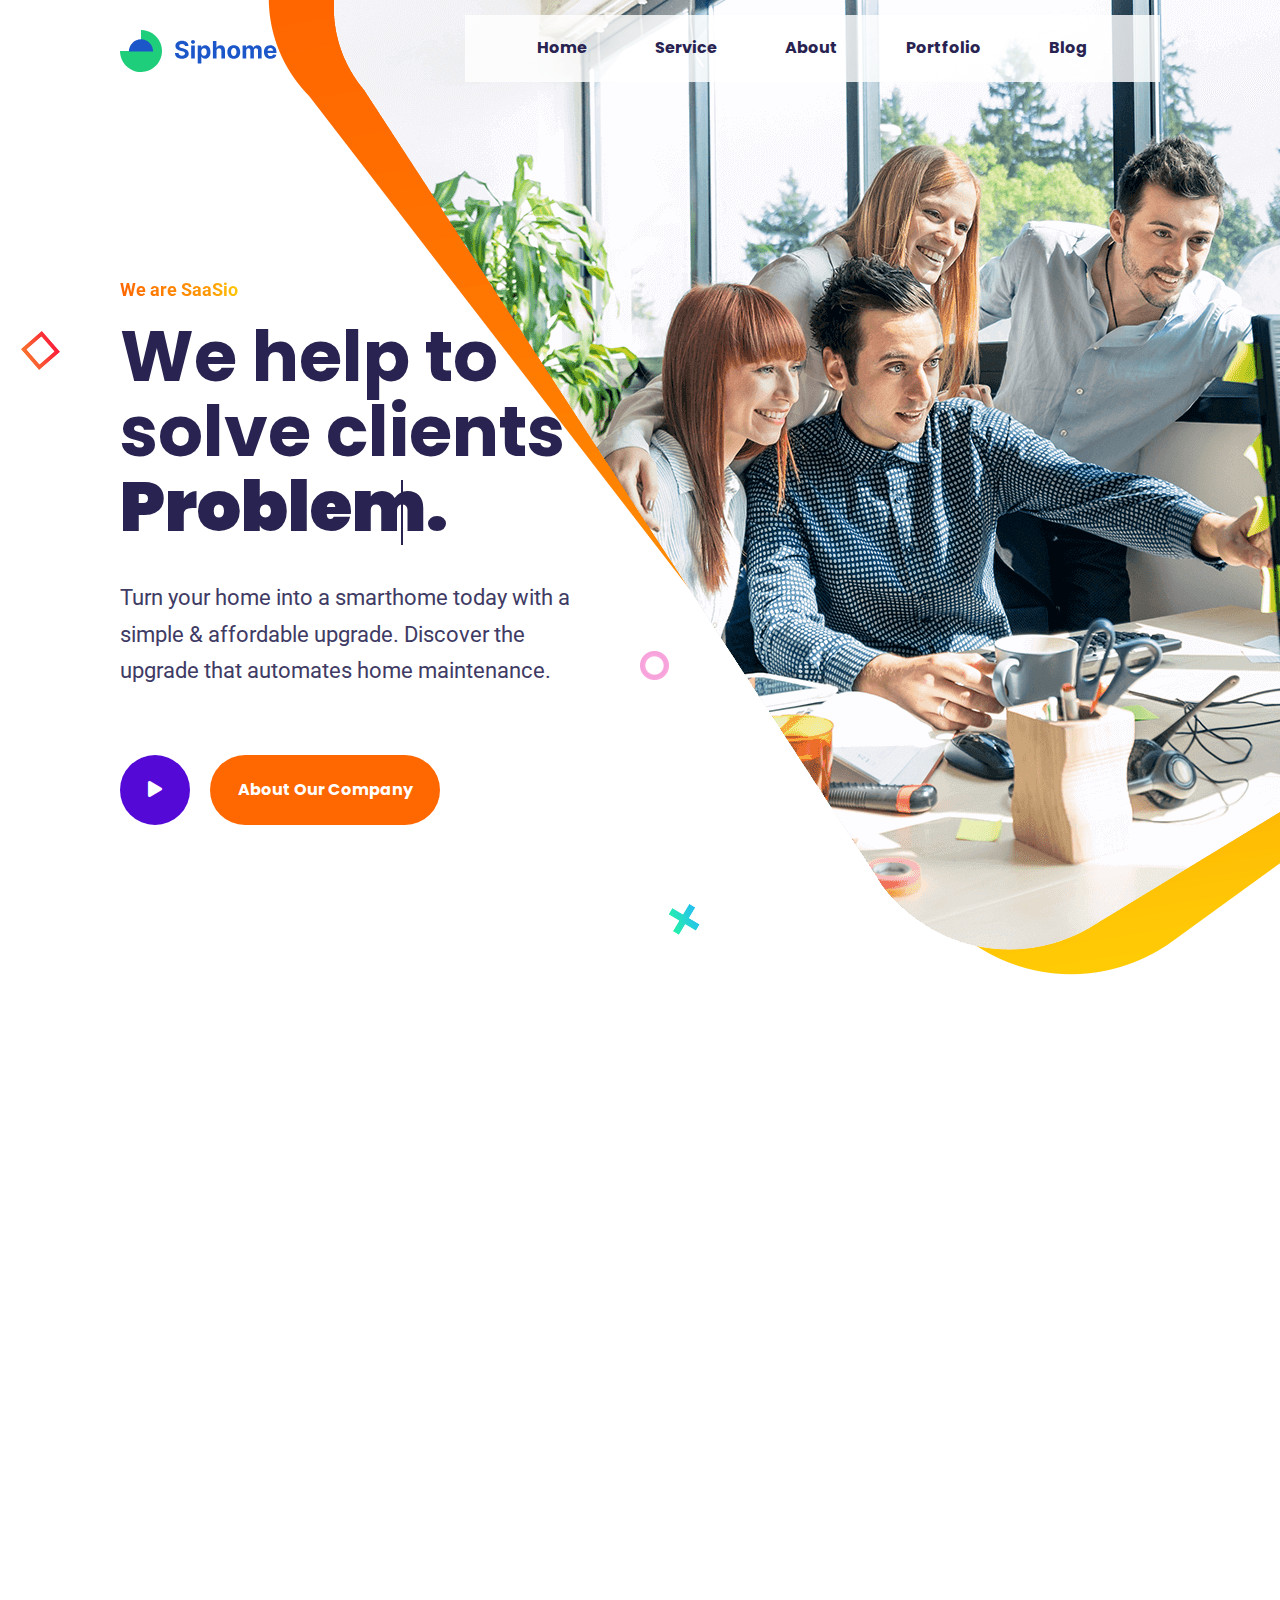
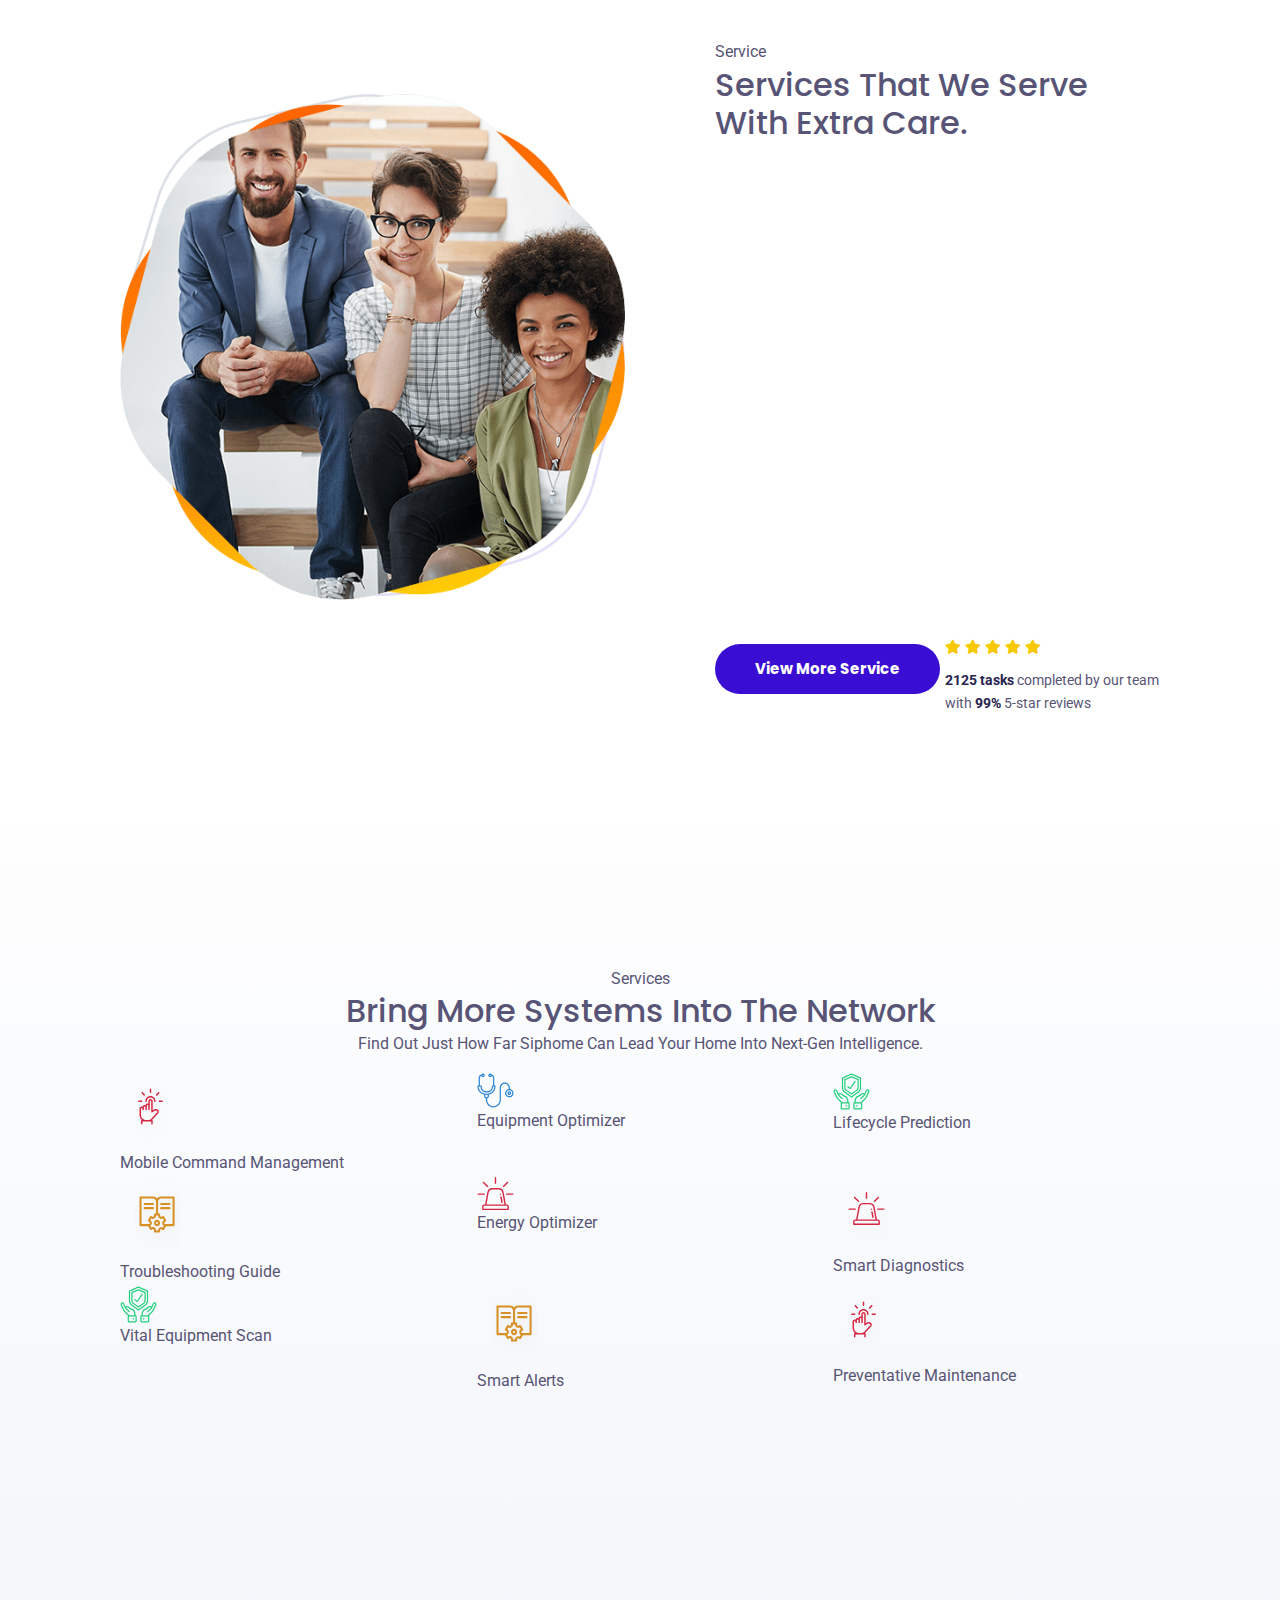
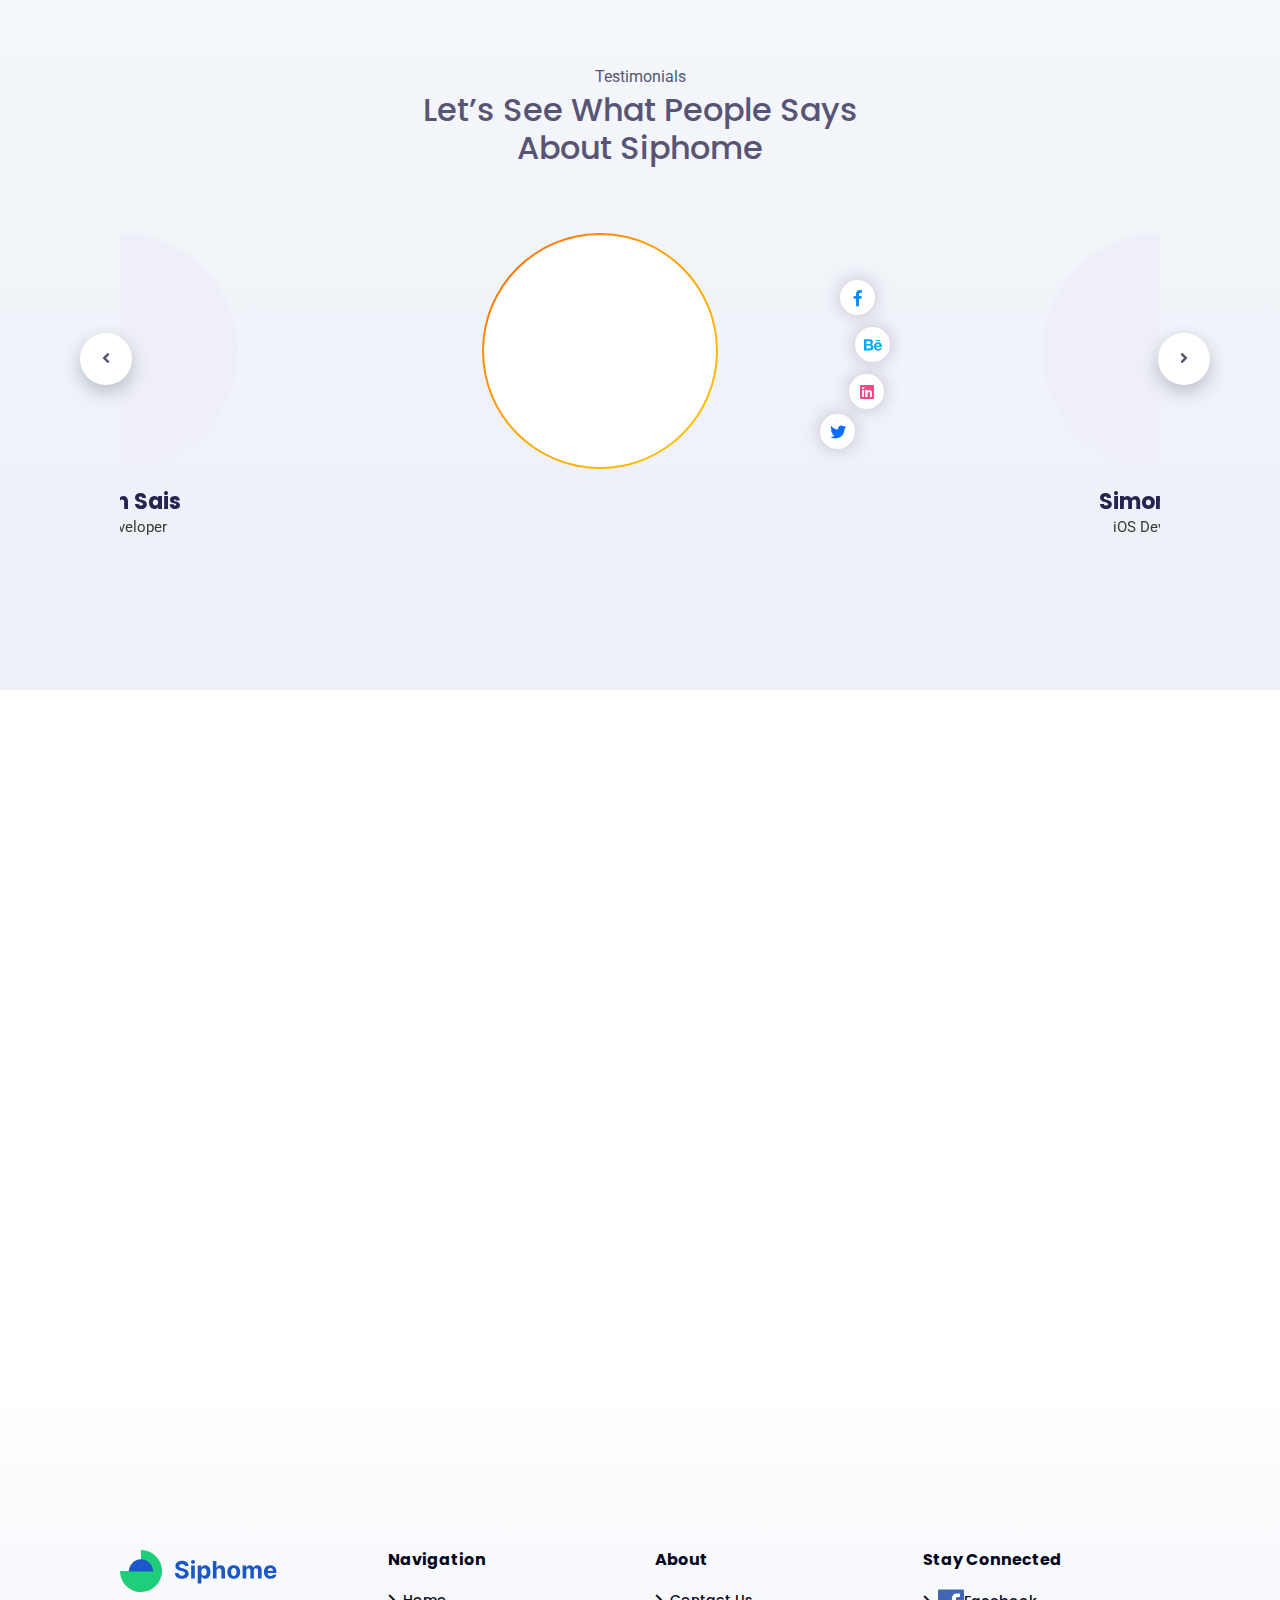
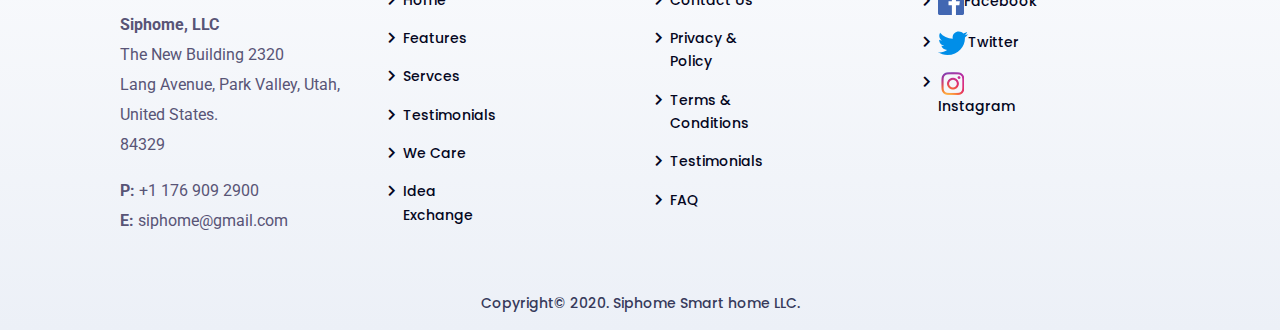
==== index-6.html @ a449fe9a "init" ====
<!DOCTYPE html>
<html lang="en">
<head>
    <meta charset="UTF-8">
    <title>Digital Agency</title>
    <meta name="viewport" content="width=device-width, initial-scale=1">
    <link rel="shortcut icon" href="assets/img/fv.png" type="image/x-icon">
    <link rel="icon" href="assets/img/fv.png" type="image/x-icon">
    <link rel="stylesheet" href="assets/css/bootstrap.min.css">
    <link rel="stylesheet" href="assets/css/fontawesome-all.css">
    <link rel="stylesheet" href="assets/css/animate.css">
    <link rel="stylesheet" href="assets/css/jquery.fancybox.min.css">
    <link rel="stylesheet" href="assets/css/odometer-theme-default.css">
    <link rel="stylesheet" href="assets/css/owl.carousel.css">
    <link rel="stylesheet" href="assets/css/style.css">
</head>
<body class="dia-home">
    <!-- preloader - start -->
    <div id="preloader" class="dia-preloader"></div>
    <div class="up">
        <a href="#" id="scrollup" class="dia-scrollup text-center"><i class="fas fa-angle-up"></i></a>
    </div>
    <!-- Start of header section
        ============================================= -->
        <header id="dia-header" class="dia-main-header">
            <div class="container">
                <div class="dia-main-header-content clearfix">
                    <div class="dia-logo float-left">
                        <a href="#"><img src="assets/img/d-agency/logo/logo.svg" alt=""></a>
                    </div>
                    <div class="dia-main-menu-item float-right">
                        <nav class="dia-main-navigation  clearfix ul-li">
                            <ul id="main-nav" class="navbar-nav text-capitalize clearfix">
                                <li> <a href="#">Home</a></li>
                                <li><a href="#dia-service">Service</a></li>
                                <li><a href="#dia-about">About</a></li>
                                <li><a href="#dia-portfolio">Portfolio</a></li>
                                <li><a href="#dia-blog">Blog</a> </li>
                            </ul>
                        </nav>
                    </div>
                </div>
                <!-- /desktop menu -->
                <div class="dia-mobile_menu relative-position">
                    <div class="dia-mobile_menu_button dia-open_mobile_menu">
                        <i class="fas fa-bars"></i>
                    </div>
                    <div class="dia-mobile_menu_wrap">
                        <div class="mobile_menu_overlay dia-open_mobile_menu"></div>
                        <div class="dia-mobile_menu_content">
                            <div class="dia-mobile_menu_close dia-open_mobile_menu">
                                <i class="far fa-times-circle"></i>
                            </div>
                            <div class="m-brand-logo text-center">
                                <a href="!#"><img src="assets/img/d-agency/logo/logo.png" alt=""></a>
                            </div>
                            <nav class="dia-mobile-main-navigation  clearfix ul-li">
                             <ul id="m-main-nav" class="navbar-nav text-capitalize clearfix">
                                <li> <a href="#">Home</a></li>
                                <li><a href="#dia-service">Service</a></li>
                                <li><a href="#dia-about">About</a></li>
                                <li><a href="#dia-portfolio">Portfolio</a></li>
                                <li><a href="#dia-blog">Blog</a> </li>
                            </ul>
                        </nav>
                    </div>
                </div>
                <!-- /mobile-menu -->
            </div>
        </div>
    </header>
    <!-- End of header section
        ============================================= -->

    <!-- Start of Banner section
        ============================================= -->    
        <section id="dia-banner" class="dia-banner-section position-relative">
            <div class="banner-side-img banner-img1 position-absolute"><img src="assets/img/d-agency/banner/ns2.png" alt=""></div>
            <div class="banner-side-img banner-img2 position-absolute"><img src="assets/img/d-agency/banner/ns1.png" alt=""></div>
            <div class="container">
                <div class="dia-banner-content dia-headline pera-content">
                    <span class="dia-banner-tag">We are SaaSio</span>
                    <h1 class="cd-headline clip is-full-width">We help to
                        solve clients 
                        <span class="cd-words-wrapper">
                            <b class="is-visible">Problem.</b>
                            <b>Wants.</b>
                            <b>Issue.</b>
                        </span>
                    </h1>
                    <p>Turn your home into a smarthome today with a simple & affordable upgrade. Discover the upgrade that automates
                        home maintenance.</p>
                    <div class="dia-banner-btn d-flex">
                        <div class="dia-play-btn text-center d-inline-block">
                            <a href="https://www.youtube.com/watch?v=kxPCFljwJws" class="lightbox-image overlay-box"><i class="fas fa-play"></i></a>
                        </div>
                        <div class="dia-abt-btn text-center d-inline-block">
                            <a href="#">About Our Company</a>
                        </div>
                    </div>
                </div>
            </div>
            <div class="banner-shape1 position-absolute"><img src="assets/img/d-agency/shape/pls2.png" alt=""></div>
            <div class="banner-shape2 position-absolute" data-parallax='{"y" : 100, "rotateY":500}'><img src="assets/img/d-agency/shape/shp1.png" alt=""></div>
            <div class="banner-side-shape2 position-absolute" data-parallax='{"y" : -30}'><img src="assets/img/d-agency/shape/bsi2.png" alt=""></div>
            <div class="banner-side-shape1 position-absolute" data-parallax='{"y" : 30}'><img src="assets/img/d-agency/shape/bsi1.png" alt=""></div>
        </section>
    <!-- End of Banner section
        ============================================= -->

    <!-- Start of about section
        ============================================= -->
        <section id="dia-about" class="dia-about-section">
            <div class="container">
                <div class="dia-about-content">
                    <div class="row">
                        <div class="col-lg-6 col-md-12 wow fadeFromLeft" data-wow-delay="0ms" data-wow-duration="1500ms">
                            <div class="dia-about-text-area">
                                <div class="dia-about-title-text">
                                    <div class="dia-section-title text-left text-capitalize dia-headline">
                                        <span>We are a Digital Agency</span>
                                        <h2>Experts Services To Change  Business</h2>
                                    </div>
                                    <div class="dia-about-text">
                                        Lorem ipsum dolor sit amet, consectetur adipiscing elit, sed do eiusmod tempor incididunt ut labore et dolore magna aliqua. Quis ipsum suspendisse.
                                    </div>
                                </div>
                                <div class="dia-about-list ul-li-block">
                                    <ul>
                                        <li>We Are Result Oriented</li>
                                        <li>We Make To Execute</li>
                                        <li>Our experts works harder</li>
                                        <li>We Resolve The Problem</li>
                                        <li>Integrated Model </li>
                                        <li>Integrated Model & Methodology </li>
                                    </ul>
                                </div>
                            </div>
                        </div>
                        <div class="col-lg-6 col-md-12 wow fadeFromRight" data-wow-delay="300ms" data-wow-duration="1500ms">
                            <div class="dia-about-img position-relative">
                                <img src="assets/img/d-agency/about/ab1.png" alt="">
                                <div class="ab-shape1 position-absolute" data-parallax='{"x" : -30}'> <img src="assets/img/d-agency/shape/as1.png" alt=""></div>
                                <div class="ab-shape2 position-absolute" data-parallax='{"x" : 30}'> <img src="assets/img/d-agency/shape/as1.png" alt=""></div>
                            </div>
                        </div>
                    </div>
                </div>
            </div>
        </section>
    <!-- End of About section
        ============================================= -->  

    <!-- Start of Service section
        ============================================= --> 
        <section id="dia-service" class="dia-service-section">
            <div class="container">
                <div class="dia-service-content">
                    <div class="row">
                        <div class="col-lg-6 col-md-12">
                            <div class="dia-service-img position-relative">
                                <img src="assets/img/d-agency/service/s1.png" alt="">
                                <div class="dia-service-shape dia-service-shape1 position-absolute"><img src="assets/img/d-agency/service/s2.png" alt=""></div>
                                <div class=" dia-service-shape dia-service-shape2 position-absolute"><img src="assets/img/d-agency/service/s3.png" alt=""></div>
                            </div>
                        </div>
                        <div class="col-lg-6 col-md-12">
                            <div class="dia-service-text">
                                <div class="dia-section-title text-left text-capitalize dia-headline">
                                    <span>service</span>
                                    <h2>Services That We Serve With Extra Care.</h2>
                                </div>
                                <div class="dia-service-details clearfix">
                                    <div class="dia-service-item dia-headline ul-li-block wow fadeFromUp" data-wow-delay="0ms" data-wow-duration="1500ms">
                                        <h3>Web Designing</h3>
                                        <ul>
                                            <li><a href="#">UI/UX Design</a></li>
                                            <li><a href="#">App Design</a></li>
                                            <li><a href="#">User Interface Design</a></li>
                                            <li><a href="#">Theme Layout</a></li>
                                        </ul>
                                    </div>
                                    <div class="dia-service-item dia-headline ul-li-block wow fadeFromUp" data-wow-delay="300ms" data-wow-duration="1500ms">
                                        <h3>Social Marketing</h3>
                                        <ul>
                                            <li><a href="#">Market research</a></li>
                                            <li><a href="#">Online marketing</a></li>
                                            <li><a href="#">Social media marketing</a></li>
                                            <li><a href="#">Evaluate Social Media</a></li>
                                            <li><a href="#">Work Out When To Post</a></li>
                                        </ul>
                                    </div>
                                    <div class="dia-service-item dia-headline ul-li-block wow fadeFromUp" data-wow-delay="600ms" data-wow-duration="1500ms">
                                        <h3>Web Development</h3>
                                        <ul>
                                            <li><a href="#">WordPress Web Development</a></li>
                                            <li><a href="#">App Development</a></li>
                                            <li><a href="#">E-commerce</a></li>
                                            <li><a href="#">Email Template Development</a></li>
                                        </ul>
                                    </div>
                                </div>
                                <div class="dia-service-btn">
                                    <div class="dia-service-more text-center float-left">
                                        <a href="#">View More Service</a>
                                    </div>
                                    <div class="dia-service-review float-right">
                                        <div class="dia-service-rate ul-li">
                                            <ul>
                                                <li><i class="fas fa-star"></i></li>
                                                <li><i class="fas fa-star"></i></li>
                                                <li><i class="fas fa-star"></i></li>
                                                <li><i class="fas fa-star"></i></li>
                                                <li><i class="fas fa-star"></i></li>
                                            </ul>
                                            <div class="dia-service-rate-text">
                                                <span>2125 tasks</span> completed by our team
                                                with <span>99%</span> 5-star reviews
                                            </div>
                                        </div>
                                    </div>
                                </div>
                            </div>
                        </div>
                    </div>
                </div>
            </div>
        </section>
    <!-- End of Service section
        ============================================= -->          

        <div id="services-testimonial">
            <!-- Start of testimonial section
            ============================================= -->            
            <section id="dia-testimonial" class="dia-testimonial-section position-relative">
                <div class="tst-side-shape position-absolute" data-parallax='{"y" : 50}'> <img src="assets/img/d-agency/shape/tsts1.png" alt=""></div>
                <div class="container">
                    <div class="dia-section-title text-center text-capitalize dia-headline">
                        <span>Services</span>
                        <h2>Bring more systems into the network</h2>
                        <p>Find out just how far Siphome can lead your home into next-gen intelligence.</p>
                    </div>
                    <div class="service-cards">
                        <div class="row">
                            <div class="col-md-4">
                                <div class="info-box">
                                    <span class="info-box-icon elevation-1"><img src="assets/img/d-agency/service/1.svg" /></span>
                    
                                    <div class="info-box-content">
                                    <span class="info-box-text">Mobile Command Management</span>
                                    </div>
                                </div>
                            </div>
                            <div class="col-md-4">
                                <div class="info-box">
                                    <span class="info-box-icon elevation-2"><img src="assets/img/d-agency/service/2.svg" /></span>
                    
                                    <div class="info-box-content">
                                    <span class="info-box-text">Equipment Optimizer</span>
                                    </div>
                                </div>
                            </div>
                            <div class="col-md-4">
                                <div class="info-box">
                                    <span class="info-box-icon elevation-3"><img src="assets/img/d-agency/service/3.svg" /></span>
                    
                                    <div class="info-box-content">
                                    <span class="info-box-text">Lifecycle Prediction</span>
                                    </div>
                                </div>
                            </div>
                            <div class="col-md-4">
                                <div class="info-box">
                                    <span class="info-box-icon elevation-4"><img src="assets/img/d-agency/service/4.svg" /></span>
                    
                                    <div class="info-box-content">
                                    <span class="info-box-text">Troubleshooting Guide</span>
                                    </div>
                                </div>
                            </div>
                            <div class="col-md-4">
                                <div class="info-box">
                                    <span class="info-box-icon elevation-5"><img src="assets/img/d-agency/service/5.svg" /></span>
                    
                                    <div class="info-box-content">
                                    <span class="info-box-text">Energy Optimizer</span>
                                    </div>
                                </div>
                            </div>
                            <div class="col-md-4">
                                <div class="info-box">
                                    <span class="info-box-icon elevation-6"><img src="assets/img/d-agency/service/6.svg" /></span>
                    
                                    <div class="info-box-content">
                                    <span class="info-box-text">Smart Diagnostics</span>
                                    </div>
                                </div>
                            </div>
                            <div class="col-md-4">
                                <div class="info-box">
                                    <span class="info-box-icon elevation-7"><img src="assets/img/d-agency/service/7.svg" /></span>
                    
                                    <div class="info-box-content">
                                    <span class="info-box-text">Vital Equipment Scan</span>
                                    </div>
                                </div>
                            </div>
                            <div class="col-md-4">
                                <div class="info-box">
                                    <span class="info-box-icon elevation-8"><img src="assets/img/d-agency/service/8.svg" /></span>
                    
                                    <div class="info-box-content">
                                    <span class="info-box-text">Smart Alerts</span>
                                    </div>
                                </div>
                            </div>
                            <div class="col-md-4">
                                <div class="info-box">
                                    <span class="info-box-icon elevation-9"><img src="assets/img/d-agency/service/1.svg" /></span>
                    
                                    <div class="info-box-content">
                                    <span class="info-box-text">Preventative Maintenance</span>
                                    </div>
                                </div>
                            </div>
                        </div>
                    </div>
                </div>
            </section>
    <!-- End of testimonial section
        ============================================= --> 

     <!-- Start of Team section
        ============================================= -->                             
        <section id="dia-team" class="dia-team-section">
            <div class="container">
                <div class="dia-section-title text-center text-capitalize pera-content dia-headline">
                    <span>Testimonials</span>
                    <h2>Let’s see what people says about Siphome</h2>
                </div>
                <div id="dia-team-slide" class="dia-team-content owl-carousel">
                    <div class="dia-team-pic-text wow fadeFromLeft" data-wow-delay="300ms" data-wow-duration="1500ms">
                        <div class="dia-team-img position-relative">
                            <div class="team-mem-img-ei text-center position-relative">
                                <img src="assets/img/d-agency/team/tm1.png" alt="">
                                <span class="mshape-bg shape-bg1"><img src="assets/img/d-agency/team/msbg1.png" alt=""></span>
                                <span class="mshape-bg shape-bg2"><img src="assets/img/d-agency/team/msbg2.png" alt=""></span>
                            </div>
                            <div class="dia-team-social">
                                <a href="#"><i class="fab fa-facebook-f "></i></a>
                                <a href="#"><i class="fab fa-behance"></i></a>
                                <a href="#"><i class="fab fa-linkedin"></i></a>
                                <a href="#"><i class="fab fa-twitter"></i></a>
                            </div>
                        </div>
                        <div class="dia-team-text dia-headline text-center pera-content">
                            <h3><a href="#">John Doe</a></h3>
                            <p>Android Developer</p>
                        </div>
                    </div>

                    <div class="dia-team-pic-text">
                        <div class="dia-team-img position-relative">
                            <div class="team-mem-img-ei text-center position-relative">
                                <img src="assets/img/d-agency/team/tm2.png" alt="">
                                <span class="mshape-bg shape-bg1"><img src="assets/img/d-agency/team/msbg1.png" alt=""></span>
                                <span class="mshape-bg shape-bg2"><img src="assets/img/d-agency/team/msbg2.png" alt=""></span>
                            </div>
                            <div class="dia-team-social">
                                <a href="#"><i class="fab fa-facebook-f "></i></a>
                                <a href="#"><i class="fab fa-behance"></i></a>
                                <a href="#"><i class="fab fa-linkedin"></i></a>
                                <a href="#"><i class="fab fa-twitter"></i></a>
                            </div>
                        </div>
                        <div class="dia-team-text dia-headline text-center pera-content">
                            <h3><a href="#">Simon Sais</a></h3>
                            <p>iOS Developer</p>
                        </div>
                    </div>
                </div>
            </div>
        </section>
     <!-- End of Team section
        ============================================= -->             
        </div>       


    <!-- Start of Experience section
        ============================================= -->
        <section id="dia-exp" class="dia-exp-section">
            <div class="container">
                <div class="dia-exp-content">
                    <div class="row">
                        <div class="col-lg-6 col-md-12 wow fadeFromLeft" data-wow-delay="0ms" data-wow-duration="1500ms">
                            <div class="dia-exp-img text-center position-relative">
                                <div class="dia-exp-text">
                                    <div class="dia-about-title-text">
                                        <div class="dia-section-title text-left text-capitalize dia-headline">
                                            <span>Contact</span>
                                            <h2>Skip logging in, get what you need with a few key details</h2>
                                        </div>
                                    </div>
                                </div>
                                <img src="assets/img/d-agency/contact/contact.svg" alt="">
                            </div>
                        </div>
                        <div class="col-lg-6 col-md-12 wow fadeFromRight" data-wow-delay="300ms" data-wow-duration="1500ms">
                            <form action="">
                                <div class="form-group">
                                    <label for="exampleInputEmail1">Your Name (required)</label>
                                    <input type="email" class="form-control" id="exampleInputEmail1" placeholder="Enter name">
                                </div>
                                <div class="form-group">
                                    <label for="exampleInputPassword1">Your Email (required)</label>
                                    <input type="text" class="form-control" id="exampleInputPassword1" placeholder="Enter email">
                                </div>
                                <div class="form-group">
                                    <label for="exampleInputPassword1">Subject</label>
                                    <input type="text" class="form-control" id="exampleInputPassword1" placeholder="Enter subject">
                                </div>
                                <div class="form-group">
                                    <label for="exampleInputPassword1">Company Name</label>
                                    <input type="text" class="form-control" id="exampleInputPassword1" placeholder="Enter company">
                                </div>
                                <div class="form-group">
                                    <label for="exampleInputPassword1">Message</label>
                                    <textarea class="form-control" rows="3" placeholder="Your message"></textarea>
                                </div>
                                <button type="submit" class="btn btn-success">Send Now</button>
                            </form>
                        </div>
                    </div>
                </div>
            </div>
        </section>
    <!-- End of Experience section
        ============================================= -->        

    <!-- Start of Footer  section
        ============================================= -->
        <section id="dia-footer" class="dia-footer-section position-relative">
            <div class="container">
                <div class="row">
                    <div class="col-lg-3">
                        <div class="dia-footer-widget pera-content dia-headline clearfix">
                            <div class="dia-footer-logo">
                                <img src="assets/img/d-agency/logo/logo.svg" alt="">
                            </div>
                            <p>
                                <strong>Siphome, LLC</strong>
                                <br>
                                The New Building 2320
                                <br> 
                                Lang Avenue, Park Valley, Utah,
                                <br>
                                United States. 
                                <br>
                                84329
                            </p>
                            <p class="mt-3">
                                <strong>P:</strong> +1 176 909 2900<br>
                                <strong>E:</strong> siphome@gmail.com
                            </p>
                        </div>
                    </div>
                    <div class="col-lg-3">
                        <div class="dia-footer-widget dia-headline ul-li-block clearfix">
                            <h3 class="dia-widget-title">Navigation</h3>
                            <ul>
                                <li><a href="#">Home</a></li>
                                <li><a href="#">Features</a></li>
                                <li><a href="#">Servces</a></li>
                                <li><a href="#">Testimonials</a></li>
                                <li><a href="#">We Care</a></li>
                                <li><a href="#">Idea Exchange</a></li>
                            </ul>
                        </div>
                    </div>
                    <div class="col-lg-3">
                        <div class="dia-footer-widget dia-headline ul-li-block clearfix">
                            <h3 class="dia-widget-title">About</h3>
                            <ul>
                                <li><a href="#">Contact Us</a></li>
                                <li><a href="#">Privacy & Policy</a></li>
                                <li><a href="#">Terms & Conditions</a></li>
                                <li><a href="#">Testimonials</a></li>
                                <li><a href="#">FAQ</a></li>
                            </ul>
                        </div>
                    </div>
                    <div class="col-lg-3">
                        <div class="dia-footer-widget dia-headline ul-li-block clearfix">
                            <h3 class="dia-widget-title">Stay Connected</h3>
                            <ul>
                                <li><a href="#"><img src="assets/img/d-agency/logo/facebook.svg" />Facebook</a></li>
                                <li><a href="#"><img src="assets/img/d-agency/logo/twitter.svg" />Twitter</a></li>
                                <li><a href="#"><img src="assets/img/d-agency/logo/instagram.png" />Instagram</a></li>
                            </ul>
                        </div>
                    </div>
                </div>
            </div>
            <div class="dia-footer-copyright">
                <div class="container">
                    <div class="dia-footer-copyright-content">
                        <div class="row">
                            <div class="col-md-12 text-center">
                                <div class="dia-copyright-text pera-content">
                                    <p>Copyright© 2020. Siphome Smart home LLC. </p>
                                </div>
                            </div>
                        </div>
                    </div>
                </div>
            </div>
<!--             <div class="dia-footer-shape3 position-absolute"><img src="assets/img/d-agency/shape/diamap.png" alt=""></div> -->
        </section>
      <!-- End of Footer  section
        ============================================= -->       


        <!-- JS library -->
        <script src="assets/js/jquery.js"></script>
        <script src="assets/js/popper.min.js"></script>
        <script src="assets/js/appear.js"></script>
        <script src="assets/js/bootstrap.min.js"></script>
        <script src="assets/js/wow.min.js"></script>
        <script src="assets/js/jquery.fancybox.js"></script>
        <script src="assets/js/tilt.jquery.min.js"></script>
        <script src="assets/js/owl.js"></script>
        <script src="assets/js/aos.js"></script>
        <script src="assets/js/slick.js"></script>
        <script src="assets/js/jquery.barfiller.js"></script>
        <script src="assets/js/typer-new.js"></script>
        <script src="assets/js/odometer.js"></script>
        <script src="assets/js/jquery.mCustomScrollbar.concat.min.js"></script>
        <script src="assets/js/parallax-scroll.js"></script>
        <script src="assets/js/script.js"></script>
    </body>
    </html>
---- assets/css/odometer-theme-default.css ----
.odometer.odometer-auto-theme, .odometer.odometer-theme-minimal {
  display: -moz-inline-box;
  -moz-box-orient: vertical;
  display: inline-block;
  vertical-align: middle;
  *vertical-align: auto;
  position: relative;
}
.odometer.odometer-auto-theme, .odometer.odometer-theme-minimal {
  *display: inline;
}
.odometer.odometer-auto-theme .odometer-digit, .odometer.odometer-theme-minimal .odometer-digit {
  display: -moz-inline-box;
  -moz-box-orient: vertical;
  display: inline-block;
  vertical-align: middle;
  *vertical-align: auto;
  position: relative;
}
.odometer.odometer-auto-theme .odometer-digit, .odometer.odometer-theme-minimal .odometer-digit {
  *display: inline;
}
.odometer.odometer-auto-theme .odometer-digit .odometer-digit-spacer, .odometer.odometer-theme-minimal .odometer-digit .odometer-digit-spacer {
  display: -moz-inline-box;
  -moz-box-orient: vertical;
  display: inline-block;
  vertical-align: middle;
  *vertical-align: auto;
  visibility: hidden;
}
.odometer.odometer-auto-theme .odometer-digit .odometer-digit-spacer, .odometer.odometer-theme-minimal .odometer-digit .odometer-digit-spacer {
  *display: inline;
}
.odometer.odometer-auto-theme .odometer-digit .odometer-digit-inner, .odometer.odometer-theme-minimal .odometer-digit .odometer-digit-inner {
  text-align: left;
  display: block;
  position: absolute;
  top: 0;
  left: 0;
  right: 0;
  bottom: 0;
  overflow: hidden;
}
.odometer.odometer-auto-theme .odometer-digit .odometer-ribbon, .odometer.odometer-theme-minimal .odometer-digit .odometer-ribbon {
  display: block;
}
.odometer.odometer-auto-theme .odometer-digit .odometer-ribbon-inner, .odometer.odometer-theme-minimal .odometer-digit .odometer-ribbon-inner {
  display: block;
  -webkit-backface-visibility: hidden;
}
.odometer.odometer-auto-theme .odometer-digit .odometer-value, .odometer.odometer-theme-minimal .odometer-digit .odometer-value {
  display: block;
  -webkit-transform: translateZ(0);
}
.odometer.odometer-auto-theme .odometer-digit .odometer-value.odometer-last-value, .odometer.odometer-theme-minimal .odometer-digit .odometer-value.odometer-last-value {
  position: absolute;
}
.odometer.odometer-auto-theme.odometer-animating-up .odometer-ribbon-inner, .odometer.odometer-theme-minimal.odometer-animating-up .odometer-ribbon-inner {
  -webkit-transition: -webkit-transform 2s;
  -moz-transition: -moz-transform 2s;
  -ms-transition: -ms-transform 2s;
  -o-transition: -o-transform 2s;
  transition: transform 2s;
}
.odometer.odometer-auto-theme.odometer-animating-up.odometer-animating .odometer-ribbon-inner, .odometer.odometer-theme-minimal.odometer-animating-up.odometer-animating .odometer-ribbon-inner {
  -webkit-transform: translateY(-100%);
  -moz-transform: translateY(-100%);
  -ms-transform: translateY(-100%);
  -o-transform: translateY(-100%);
  transform: translateY(-100%);
}
.odometer.odometer-auto-theme.odometer-animating-down .odometer-ribbon-inner, .odometer.odometer-theme-minimal.odometer-animating-down .odometer-ribbon-inner {
  -webkit-transform: translateY(-100%);
  -moz-transform: translateY(-100%);
  -ms-transform: translateY(-100%);
  -o-transform: translateY(-100%);
  transform: translateY(-100%);
}
.odometer.odometer-auto-theme.odometer-animating-down.odometer-animating .odometer-ribbon-inner, .odometer.odometer-theme-minimal.odometer-animating-down.odometer-animating .odometer-ribbon-inner {
  -webkit-transition: -webkit-transform 2s;
  -moz-transition: -moz-transform 2s;
  -ms-transition: -ms-transform 2s;
  -o-transition: -o-transform 2s;
  transition: transform 2s;
  -webkit-transform: translateY(0);
  -moz-transform: translateY(0);
  -ms-transform: translateY(0);
  -o-transform: translateY(0);
  transform: translateY(0);
}
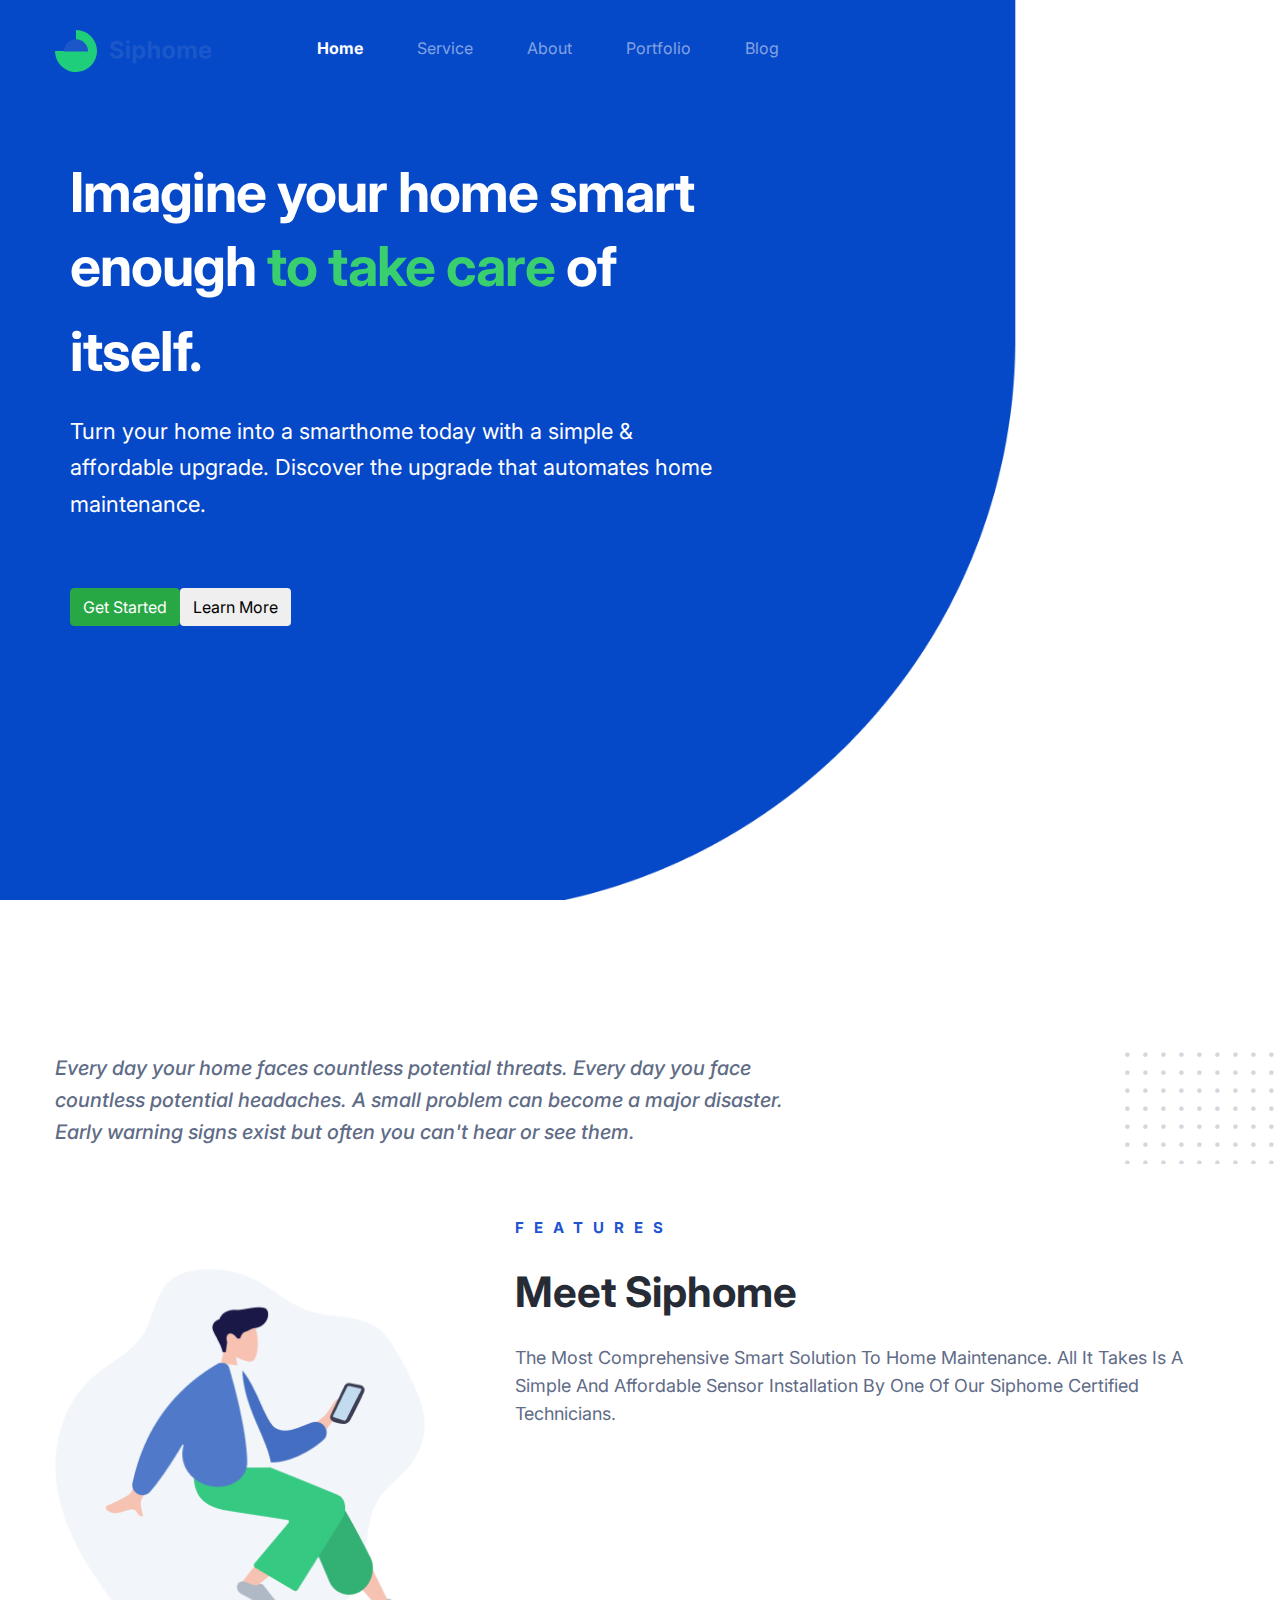
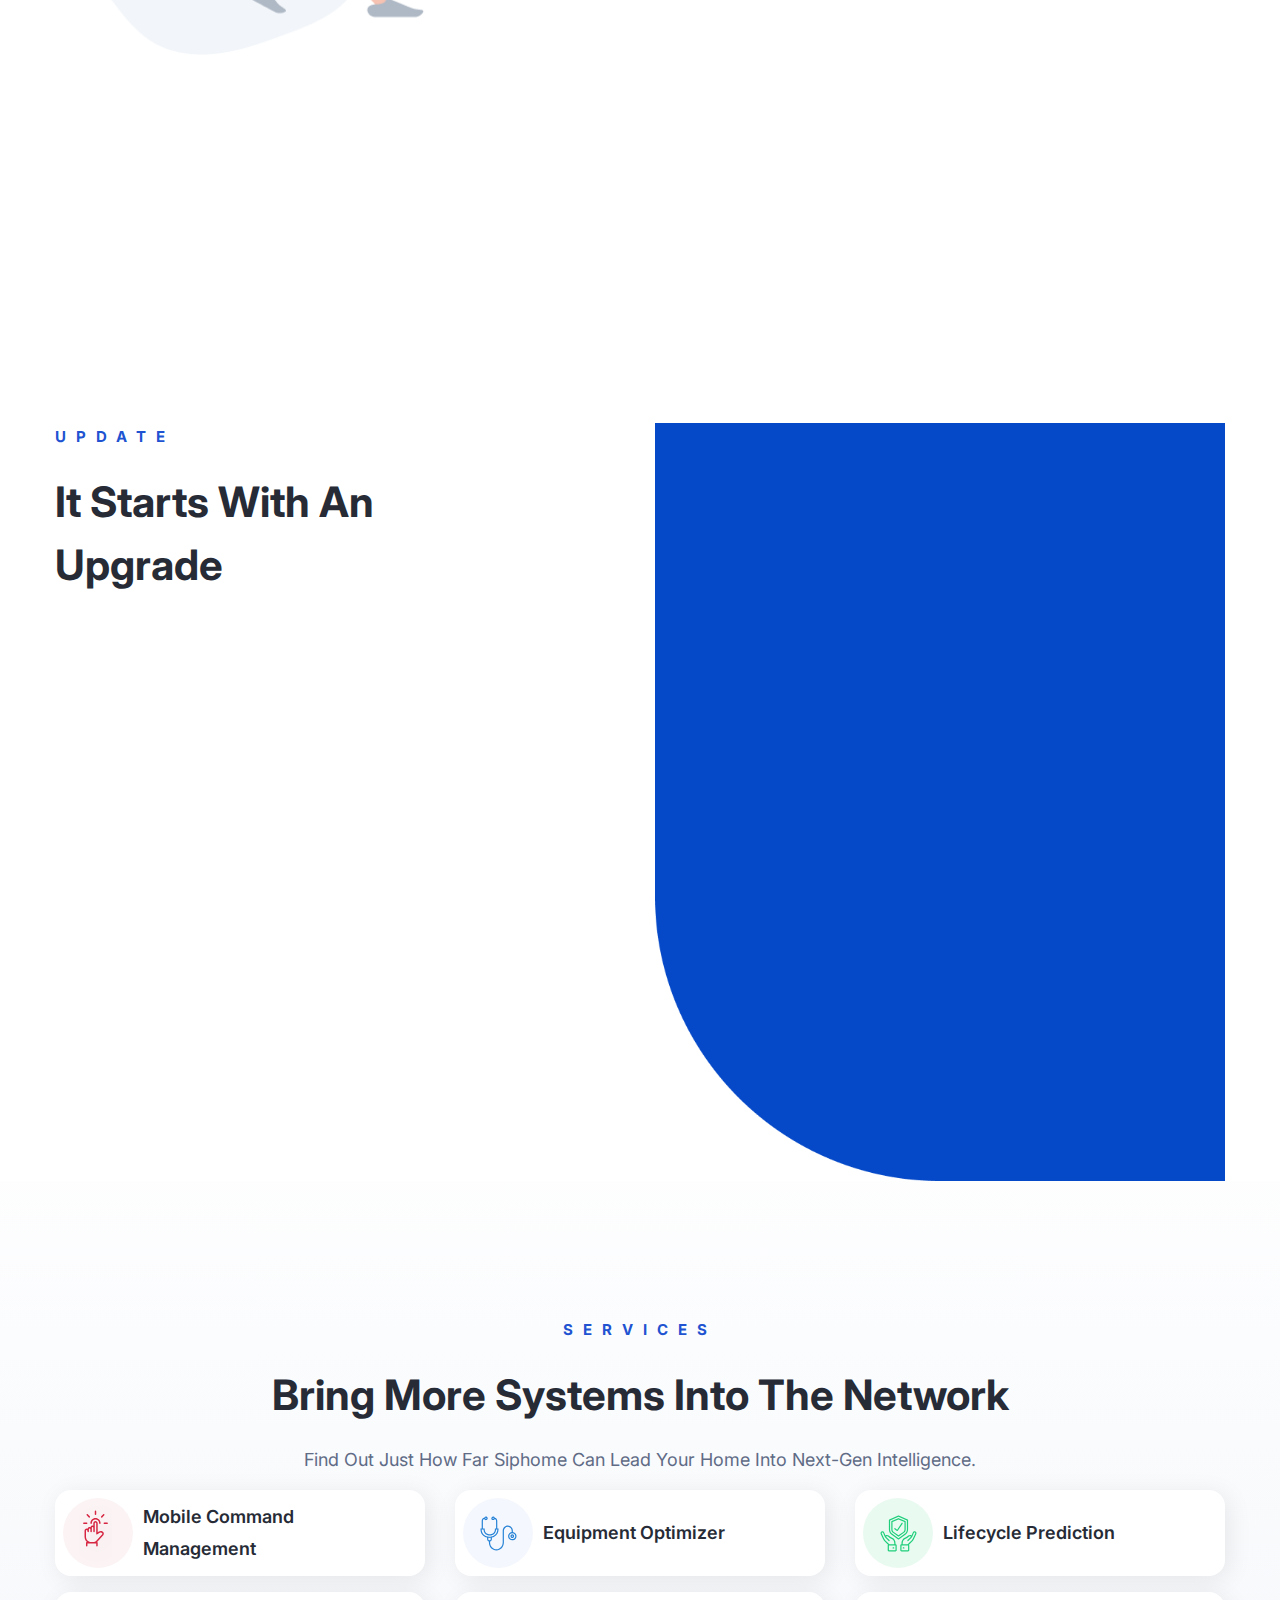
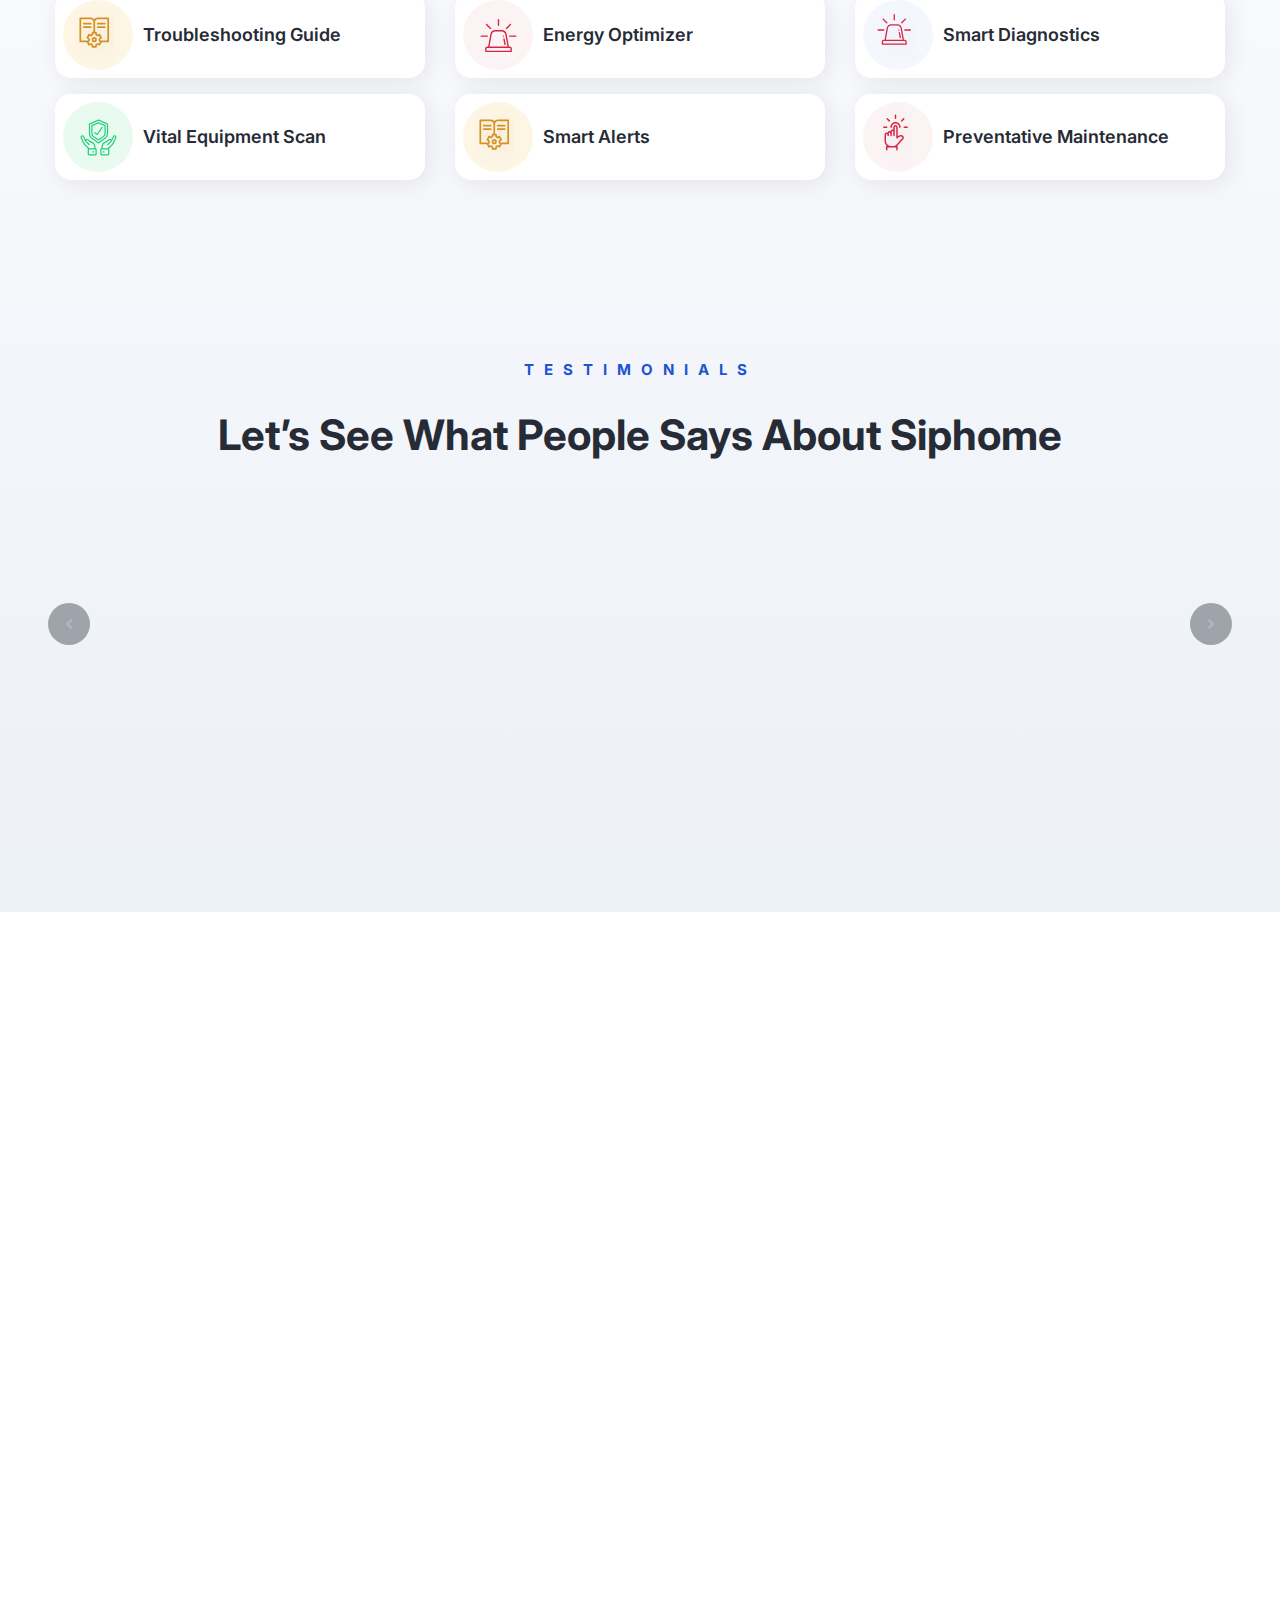
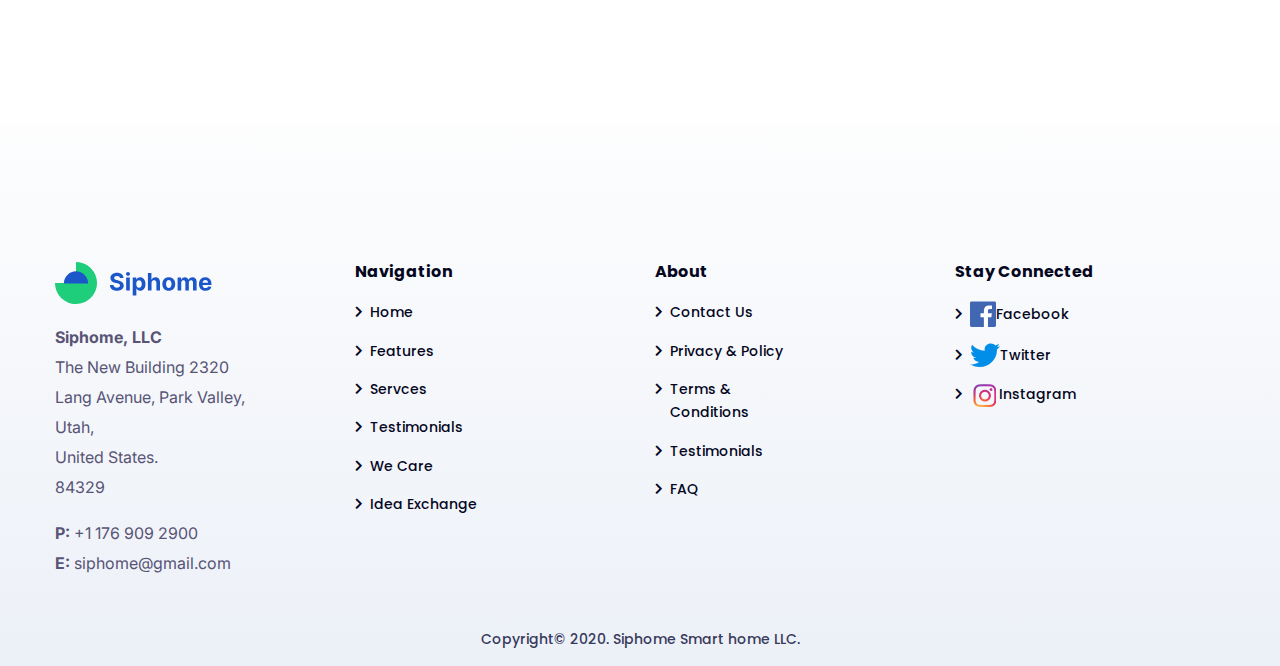
==== commit 74ca4d9d: "service features update banner section layout done" ====
--- a/index-6.html
+++ b/index-6.html
@@ -29,11 +29,11 @@
                     <div class="dia-logo float-left">
                         <a href="#"><img src="assets/img/d-agency/logo/logo.svg" alt=""></a>
                     </div>
-                    <div class="dia-main-menu-item float-right">
+                    <div class="dia-main-menu-item">
                         <nav class="dia-main-navigation  clearfix ul-li">
                             <ul id="main-nav" class="navbar-nav text-capitalize clearfix">
-                                <li> <a href="#">Home</a></li>
-                                <li><a href="#dia-service">Service</a></li>
+                                <li> <a href="#" class="active">Home</a></li>
+                                <li><a href="#dia-features">Service</a></li>
                                 <li><a href="#dia-about">About</a></li>
                                 <li><a href="#dia-portfolio">Portfolio</a></li>
                                 <li><a href="#dia-blog">Blog</a> </li>
@@ -57,8 +57,8 @@
                             </div>
                             <nav class="dia-mobile-main-navigation  clearfix ul-li">
                              <ul id="m-main-nav" class="navbar-nav text-capitalize clearfix">
-                                <li> <a href="#">Home</a></li>
-                                <li><a href="#dia-service">Service</a></li>
+                                <li> <a href="#" class="active">Home</a></li>
+                                <li><a href="#dia-features">Service</a></li>
                                 <li><a href="#dia-about">About</a></li>
                                 <li><a href="#dia-portfolio">Portfolio</a></li>
                                 <li><a href="#dia-blog">Blog</a> </li>
@@ -76,158 +76,119 @@
     <!-- Start of Banner section
         ============================================= -->    
         <section id="dia-banner" class="dia-banner-section position-relative">
-            <div class="banner-side-img banner-img1 position-absolute"><img src="assets/img/d-agency/banner/ns2.png" alt=""></div>
-            <div class="banner-side-img banner-img2 position-absolute"><img src="assets/img/d-agency/banner/ns1.png" alt=""></div>
-            <div class="container">
-                <div class="dia-banner-content dia-headline pera-content">
-                    <span class="dia-banner-tag">We are SaaSio</span>
-                    <h1 class="cd-headline clip is-full-width">We help to
-                        solve clients 
-                        <span class="cd-words-wrapper">
-                            <b class="is-visible">Problem.</b>
-                            <b>Wants.</b>
-                            <b>Issue.</b>
-                        </span>
-                    </h1>
-                    <p>Turn your home into a smarthome today with a simple & affordable upgrade. Discover the upgrade that automates
-                        home maintenance.</p>
-                    <div class="dia-banner-btn d-flex">
-                        <div class="dia-play-btn text-center d-inline-block">
-                            <a href="https://www.youtube.com/watch?v=kxPCFljwJws" class="lightbox-image overlay-box"><i class="fas fa-play"></i></a>
-                        </div>
-                        <div class="dia-abt-btn text-center d-inline-block">
-                            <a href="#">About Our Company</a>
-                        </div>
-                    </div>
-                </div>
-            </div>
-            <div class="banner-shape1 position-absolute"><img src="assets/img/d-agency/shape/pls2.png" alt=""></div>
-            <div class="banner-shape2 position-absolute" data-parallax='{"y" : 100, "rotateY":500}'><img src="assets/img/d-agency/shape/shp1.png" alt=""></div>
-            <div class="banner-side-shape2 position-absolute" data-parallax='{"y" : -30}'><img src="assets/img/d-agency/shape/bsi2.png" alt=""></div>
-            <div class="banner-side-shape1 position-absolute" data-parallax='{"y" : 30}'><img src="assets/img/d-agency/shape/bsi1.png" alt=""></div>
+            <div class="banner-side-img banner-img2 position-absolute"><img src="assets/img/d-agency/banner/banner.png" alt=""></div>
+            <div class="container">
+                <div class="col-md-7">
+                    <div class="dia-banner-content dia-headline pera-content">
+                        <h1 class="cd-headline clip is-full-width">
+                            Imagine your home smart enough <span>to take care</span> of itself.
+                        </h1>
+                        <p>Turn your home into a smarthome today with a simple & affordable upgrade. Discover the upgrade that automates
+                            home maintenance.</p>
+                        <div class="dia-banner-btn d-flex">
+                            <button class="btn btn-success">Get Started</button>
+                            <button class="btn btn-primary-outline">Learn More</button>
+                        </div>
+                    </div>
+                </div>
+                <div class="col-md-6">
+
+                </div>
+            </div>
         </section>
     <!-- End of Banner section
         ============================================= -->
 
-    <!-- Start of about section
-        ============================================= -->
-        <section id="dia-about" class="dia-about-section">
-            <div class="container">
-                <div class="dia-about-content">
+    <!-- Start of Welcome Text section
+        ============================================= -->    
+        <section id="dia-welcome" class="dia-welcome-section position-relative">
+            <div class="container">
+                <div class="row">
+                    <div class="col-md-8">
+                        <p>
+                            Every day your home faces countless potential threats. Every day you face countless potential headaches. A small problem can become a major disaster. Early warning signs exist but often you can't hear or see them.
+                        </p>
+                    </div>
+                    <div class="col-md-4">
+                        <div class="ab-shape2 position-absolute" data-parallax='{"x" : 30}'> <img src="assets/img/d-agency/shape/as1.png" alt=""></div>
+                    </div>
+                </div>
+            </div>
+        </section>
+    <!-- End of Welcome Text section
+        ============================================= -->  
+
+    <!-- Start of Features section
+        ============================================= --> 
+        <section id="dia-features" class="dia-features-section">
+            <div class="container">
+                <div class="dia-features-content">
                     <div class="row">
-                        <div class="col-lg-6 col-md-12 wow fadeFromLeft" data-wow-delay="0ms" data-wow-duration="1500ms">
-                            <div class="dia-about-text-area">
-                                <div class="dia-about-title-text">
-                                    <div class="dia-section-title text-left text-capitalize dia-headline">
-                                        <span>We are a Digital Agency</span>
-                                        <h2>Experts Services To Change  Business</h2>
-                                    </div>
-                                    <div class="dia-about-text">
-                                        Lorem ipsum dolor sit amet, consectetur adipiscing elit, sed do eiusmod tempor incididunt ut labore et dolore magna aliqua. Quis ipsum suspendisse.
-                                    </div>
-                                </div>
-                                <div class="dia-about-list ul-li-block">
-                                    <ul>
-                                        <li>We Are Result Oriented</li>
-                                        <li>We Make To Execute</li>
-                                        <li>Our experts works harder</li>
-                                        <li>We Resolve The Problem</li>
-                                        <li>Integrated Model </li>
-                                        <li>Integrated Model & Methodology </li>
-                                    </ul>
-                                </div>
-                            </div>
-                        </div>
-                        <div class="col-lg-6 col-md-12 wow fadeFromRight" data-wow-delay="300ms" data-wow-duration="1500ms">
-                            <div class="dia-about-img position-relative">
-                                <img src="assets/img/d-agency/about/ab1.png" alt="">
-                                <div class="ab-shape1 position-absolute" data-parallax='{"x" : -30}'> <img src="assets/img/d-agency/shape/as1.png" alt=""></div>
-                                <div class="ab-shape2 position-absolute" data-parallax='{"x" : 30}'> <img src="assets/img/d-agency/shape/as1.png" alt=""></div>
-                            </div>
-                        </div>
-                    </div>
-                </div>
-            </div>
-        </section>
-    <!-- End of About section
-        ============================================= -->  
-
-    <!-- Start of Service section
+                        <div class="col-lg-4 col-md-12">
+                            <div class="dia-features-img position-relative">
+                                <img src="assets/img/d-agency/features/man-sitting.png" alt="">
+                            </div>
+                        </div>
+                        <div class="col-lg-8 col-md-12">
+                            <div class="dia-features-text">
+                                <div class="dia-section-title text-left text-capitalize dia-headline">
+                                    <span>Features</span>
+                                    <h2>Meet Siphome</h2>
+                                    <p>The most comprehensive smart solution to home maintenance. All it takes is a simple and affordable sensor installation by one of our Siphome certified technicians.</p>
+                                </div>
+                                <div class="dia-features-details clearfix">
+                                    <div class="dia-features-item dia-headline ul-li-block wow fadeFromUp" data-wow-delay="0ms" data-wow-duration="1500ms">
+                                        <span class="info-box-icon elevation-2"><img src="assets/img/d-agency/service/2.svg" /></span>
+                                        <h3>Automatic Threat Detection</h3>
+                                        <p>Siphome reacts the moment your equipment fails, alerting you to the problem.</p>
+
+                                    </div>
+                                    <div class="dia-features-item dia-headline ul-li-block wow fadeFromUp" data-wow-delay="300ms" data-wow-duration="1500ms">
+                                        <span class="info-box-icon elevation-3"><img src="assets/img/d-agency/service/3.svg" /></span>
+                                        <h3>Smart Diagnostics</h3>
+                                        <p>See exactly what is malfunctioning and compare your maintenance options on the same screen.</p>
+
+                                    </div>
+                                    <div class="dia-features-item dia-headline ul-li-block wow fadeFromUp" data-wow-delay="600ms" data-wow-duration="1500ms">
+                                        <span class="info-box-icon elevation-5"><img src="assets/img/d-agency/service/5.svg" /></span>
+                                        <h3>Disaster Prevention</h3>
+                                        <p>Predictive analytics lets you see what needs maintenance before it fails.</p>
+                                    </div>
+                                    <div class="dia-features-item dia-headline ul-li-block wow fadeFromUp" data-wow-delay="600ms" data-wow-duration="1500ms">
+                                        <span class="info-box-icon elevation-6"><img src="assets/img/d-agency/service/6.svg" /></span>
+                                        <h3>24/7 Service​</h3>
+                                        <p>Siphome monitors your critical systems 24/7 so you can enjoy peace of mind.</p>
+                                    </div>
+                                </div>
+                            </div>
+                        </div>
+                    </div>
+                </div>
+            </div>
+        </section>
+    <!-- End of Features section
+        ============================================= -->          
+
+    <!-- Start of Update section
         ============================================= --> 
-        <section id="dia-service" class="dia-service-section">
-            <div class="container">
-                <div class="dia-service-content">
+        <section id="dia-update" class="dia-update-section">
+            <div class="container">
+                <div class="dia-update-content">
                     <div class="row">
                         <div class="col-lg-6 col-md-12">
-                            <div class="dia-service-img position-relative">
-                                <img src="assets/img/d-agency/service/s1.png" alt="">
-                                <div class="dia-service-shape dia-service-shape1 position-absolute"><img src="assets/img/d-agency/service/s2.png" alt=""></div>
-                                <div class=" dia-service-shape dia-service-shape2 position-absolute"><img src="assets/img/d-agency/service/s3.png" alt=""></div>
+                            <div class="dia-section-title text-left text-capitalize dia-headline">
+                                <span>Update</span>
+                                <h2>It starts with an <br>upgrade</h2>
                             </div>
                         </div>
                         <div class="col-lg-6 col-md-12">
-                            <div class="dia-service-text">
-                                <div class="dia-section-title text-left text-capitalize dia-headline">
-                                    <span>service</span>
-                                    <h2>Services That We Serve With Extra Care.</h2>
-                                </div>
-                                <div class="dia-service-details clearfix">
-                                    <div class="dia-service-item dia-headline ul-li-block wow fadeFromUp" data-wow-delay="0ms" data-wow-duration="1500ms">
-                                        <h3>Web Designing</h3>
-                                        <ul>
-                                            <li><a href="#">UI/UX Design</a></li>
-                                            <li><a href="#">App Design</a></li>
-                                            <li><a href="#">User Interface Design</a></li>
-                                            <li><a href="#">Theme Layout</a></li>
-                                        </ul>
-                                    </div>
-                                    <div class="dia-service-item dia-headline ul-li-block wow fadeFromUp" data-wow-delay="300ms" data-wow-duration="1500ms">
-                                        <h3>Social Marketing</h3>
-                                        <ul>
-                                            <li><a href="#">Market research</a></li>
-                                            <li><a href="#">Online marketing</a></li>
-                                            <li><a href="#">Social media marketing</a></li>
-                                            <li><a href="#">Evaluate Social Media</a></li>
-                                            <li><a href="#">Work Out When To Post</a></li>
-                                        </ul>
-                                    </div>
-                                    <div class="dia-service-item dia-headline ul-li-block wow fadeFromUp" data-wow-delay="600ms" data-wow-duration="1500ms">
-                                        <h3>Web Development</h3>
-                                        <ul>
-                                            <li><a href="#">WordPress Web Development</a></li>
-                                            <li><a href="#">App Development</a></li>
-                                            <li><a href="#">E-commerce</a></li>
-                                            <li><a href="#">Email Template Development</a></li>
-                                        </ul>
-                                    </div>
-                                </div>
-                                <div class="dia-service-btn">
-                                    <div class="dia-service-more text-center float-left">
-                                        <a href="#">View More Service</a>
-                                    </div>
-                                    <div class="dia-service-review float-right">
-                                        <div class="dia-service-rate ul-li">
-                                            <ul>
-                                                <li><i class="fas fa-star"></i></li>
-                                                <li><i class="fas fa-star"></i></li>
-                                                <li><i class="fas fa-star"></i></li>
-                                                <li><i class="fas fa-star"></i></li>
-                                                <li><i class="fas fa-star"></i></li>
-                                            </ul>
-                                            <div class="dia-service-rate-text">
-                                                <span>2125 tasks</span> completed by our team
-                                                with <span>99%</span> 5-star reviews
-                                            </div>
-                                        </div>
-                                    </div>
-                                </div>
-                            </div>
-                        </div>
-                    </div>
-                </div>
-            </div>
-        </section>
-    <!-- End of Service section
+                            <div class="banner-side-img banner-img2 position-absolute"></div><img src="assets/img/d-agency/update/bg.png" /></div>
+                        </div>
+                    </div>
+                </div>
+            </div>
+        </section>
+    <!-- End of Update section
         ============================================= -->          
 
         <div id="services-testimonial">
@@ -340,45 +301,44 @@
                     <h2>Let’s see what people says about Siphome</h2>
                 </div>
                 <div id="dia-team-slide" class="dia-team-content owl-carousel">
+
                     <div class="dia-team-pic-text wow fadeFromLeft" data-wow-delay="300ms" data-wow-duration="1500ms">
-                        <div class="dia-team-img position-relative">
-                            <div class="team-mem-img-ei text-center position-relative">
-                                <img src="assets/img/d-agency/team/tm1.png" alt="">
-                                <span class="mshape-bg shape-bg1"><img src="assets/img/d-agency/team/msbg1.png" alt=""></span>
-                                <span class="mshape-bg shape-bg2"><img src="assets/img/d-agency/team/msbg2.png" alt=""></span>
-                            </div>
-                            <div class="dia-team-social">
-                                <a href="#"><i class="fab fa-facebook-f "></i></a>
-                                <a href="#"><i class="fab fa-behance"></i></a>
-                                <a href="#"><i class="fab fa-linkedin"></i></a>
-                                <a href="#"><i class="fab fa-twitter"></i></a>
-                            </div>
-                        </div>
-                        <div class="dia-team-text dia-headline text-center pera-content">
-                            <h3><a href="#">John Doe</a></h3>
-                            <p>Android Developer</p>
-                        </div>
-                    </div>
-
-                    <div class="dia-team-pic-text">
-                        <div class="dia-team-img position-relative">
-                            <div class="team-mem-img-ei text-center position-relative">
-                                <img src="assets/img/d-agency/team/tm2.png" alt="">
-                                <span class="mshape-bg shape-bg1"><img src="assets/img/d-agency/team/msbg1.png" alt=""></span>
-                                <span class="mshape-bg shape-bg2"><img src="assets/img/d-agency/team/msbg2.png" alt=""></span>
-                            </div>
-                            <div class="dia-team-social">
-                                <a href="#"><i class="fab fa-facebook-f "></i></a>
-                                <a href="#"><i class="fab fa-behance"></i></a>
-                                <a href="#"><i class="fab fa-linkedin"></i></a>
-                                <a href="#"><i class="fab fa-twitter"></i></a>
-                            </div>
-                        </div>
-                        <div class="dia-team-text dia-headline text-center pera-content">
-                            <h3><a href="#">Simon Sais</a></h3>
-                            <p>iOS Developer</p>
-                        </div>
-                    </div>
+                        <div class="card">
+                            
+                            <div class="card-body">
+                                <img src="assets/img/d-agency/testimonial/1.png" />
+                                “We have been waiting on this product and now that we have installed a few. We think it will make the industry by storm.”
+                            </div>
+                            <div class="card-footer p-0">
+                                <div class="pull-left name-designation">
+                                    <strong>Ryan Oliver</strong>
+                                    <p>Design Manager at Kiluna</p>
+                                </div>
+                                <div class="pull-right">
+                                    
+                                </div>
+                            </div>
+                        </div>
+                    </div>
+
+                    <div class="dia-team-pic-text wow fadeFromLeft" data-wow-delay="300ms" data-wow-duration="1500ms">
+                        <div class="card">
+                            <div class="card-body">
+                                <img src="assets/img/d-agency/testimonial/2.png" />
+                                “Thank you for introducing me to Siphome!  We like how the system gives updates to us and the homeowner as well to give us a real time update on how everything is working.”
+                            </div>
+                            <div class="card-footer p-0">
+                                <div class="pull-left name-designation">
+                                    <strong>Gladina Samantha</strong>
+                                    <p>CEO Jobdesk United, LLC</p>
+                                </div>
+                                <div class="pull-right">
+                                    
+                                </div>
+                            </div>
+                        </div>
+                    </div>
+
                 </div>
             </div>
         </section>
--- a/assets/css/style.css
+++ b/assets/css/style.css
@@ -97,8 +97,9 @@
   /*----------------------------------------------------*/
   /*Container*/
   /*----------------------------------------------------*/
-  .container{
-    padding: 0 80px;
+  body{
+    font-family: "Inter";
+    font-weight: normal;
   }
   /*----------------------------------------------------*/
   /*App landing global area*/
@@ -13365,7 +13366,7 @@
 }
 
 .dia-banner-section .dia-banner-content .dia-banner-btn .dia-abt-btn,
-.dia-service-section .dia-service-btn .dia-service-more,
+.dia-features-section .dia-features-btn .dia-features-more,
 .dia-exp-section .dio-exp-text-area .dia-exp-btn,
 .dia-port-more a,
 .dia-newslatter-section .dia-newslatter-content .dia-newslatter-form .nws-button button {
@@ -13375,7 +13376,7 @@
 }
 
 .dia-banner-section .dia-banner-content .dia-banner-btn .dia-abt-btn:before,
-.dia-service-section .dia-service-btn .dia-service-more:before,
+.dia-features-section .dia-features-btn .dia-features-more:before,
 .dia-exp-section .dio-exp-text-area .dia-exp-btn:before,
 .dia-port-more a:before,
 .dia-newslatter-section .dia-newslatter-content .dia-newslatter-form .nws-button button:before {
@@ -13390,7 +13391,7 @@
 }
 
 .dia-banner-section .dia-banner-content .dia-banner-btn .dia-abt-btn:hover:before,
-.dia-service-section .dia-service-btn .dia-service-more:hover:before,
+.dia-features-section .dia-features-btn .dia-features-more:hover:before,
 .dia-exp-section .dio-exp-text-area .dia-exp-btn:hover:before,
 .dia-port-more a:hover:before,
 .dia-newslatter-section .dia-newslatter-content .dia-newslatter-form .nws-button button:hover:before {
@@ -13473,7 +13474,7 @@
   font-size: 16px;
   overflow-x: hidden;
   line-height: 1.667;
-  font-family: "Roboto";
+  font-family: "Inter";
   -moz-osx-font-smoothing: antialiased;
   -webkit-font-smoothing: antialiased;
 }
@@ -13519,7 +13520,7 @@
   font-family: "Poppins";
 }
 
-/* .dia-section-title span {
+.dia-section-title span {
   text-transform: uppercase;
 
   font-family: Inter;
@@ -13577,7 +13578,7 @@
   letter-spacing: normal;
 
   color: #606b86;
-} */
+}
 
 .dia-scrollup {
   width: 55px;
@@ -13608,6 +13609,7 @@
 
 .dia-main-header .dia-logo {
   margin-top: 15px;
+  margin-right: 80px;
 }
 
 .dia-main-header .dropdown {
@@ -13703,37 +13705,27 @@
 }
 
 .dia-main-header .dia-main-navigation {
-  background-color: rgba(255, 255, 255, 0.8);
   padding: 20px 40px;
 }
 
 .dia-main-header .dia-main-navigation li {
-  margin: 0px 32px;
+  margin: 0px 25px;
 }
 
 .dia-main-header .dia-main-navigation li a {
-  color: #282350;
-  font-weight: 700;
+  color: rgba(255, 255, 255, 0.5);
   padding-bottom: 20px;
   position: relative;
-  font-family: "Poppins";
-}
-
-.dia-main-header .dia-main-navigation li a:before {
-  content: "";
-  left: 0;
-  right: 0;
-  bottom: 0;
-  height: 5px;
-  width: 0%;
-  margin: 0 auto;
-  position: absolute;
-  transition: 0.5s all ease-in-out;
-  background-image: linear-gradient(81deg, #ff6600 0%, #ff9903 75%, #ffcb05 100%);
-}
-
-.dia-main-header .dia-main-navigation li a:hover:before {
-  width: 100%;
+  font-family: Inter;
+}
+
+.dia-main-header .dia-main-navigation li a.active {
+  font-weight: bold;
+  color: #ffffff;
+}
+
+.dia-main-header .dia-main-navigation li a:hover {
+  color: #ffffff;
 }
 
 .dia-sticky-menu {
@@ -13963,8 +13955,7 @@
 }
 
 .dia-banner-section .dia-banner-content {
-  max-width: 460px;
-  padding: 275px 0px 185px;
+  padding: 140px 0px 185px;
 }
 
 .dia-banner-section .dia-banner-content .dia-banner-tag {
@@ -13973,15 +13964,24 @@
 
 .dia-banner-section .dia-banner-content h1 {
   color: #282350;
-  font-size: 70px;
-  font-weight: 700;
+  font-size: 55px;
+  font-weight: bold;
+  font-family: "Inter";
+  color: #ffffff;
   line-height: 1.071;
   padding: 15px 0px 25px;
-}
+  line-height: 1.35;
+  letter-spacing: -1px;
+}
+.dia-banner-section .dia-banner-content h1 span {
+  color: #3acf6e;
+}
+
+
 
 .dia-banner-section .dia-banner-content p {
   font-size: 22px;
-  color: #403b64;
+  color: #ffffff;
 }
 
 .dia-banner-section .dia-banner-content .dia-banner-btn {
@@ -14103,22 +14103,43 @@
 }
 
 /*---------------------------------------------------- */
+/*welcome area*/
+/*----------------------------------------------------*/
+.dia-welcome-section{
+  margin: 150px 0 50px 0;
+}
+.dia-welcome-section p{
+  font-family: Inter;
+  font-size: 20px;
+  font-weight: 500;
+  font-stretch: normal;
+  font-style: italic;
+  line-height: 1.6;
+  letter-spacing: normal;
+  color: #606b86;
+}
+
+.dia-welcome-section .ab-shape2 {
+  right: -70px;
+}
+
+/*---------------------------------------------------- */
 /*service area*/
 /*----------------------------------------------------*/
-.dia-service-section {
+.dia-features-section {
   padding-bottom: 115px;
 }
 
-.dia-service-section .dia-service-img {
+.dia-features-section .dia-features-img {
   margin-top: 55px;
 }
 
-.dia-service-section .dia-service-img .dia-service-shape2 {
+.dia-features-section .dia-features-img .dia-features-shape2 {
   top: 0;
   z-index: -2;
 }
 
-.dia-service-section .dia-service-img .dia-service-shape1 {
+.dia-features-section .dia-features-img .dia-features-shape1 {
   left: 0;
   top: 10px;
   z-index: -1;
@@ -14128,45 +14149,50 @@
   animation-timing-function: linear;
 }
 
-.dia-service-section .dia-service-text {
+.dia-features-section .dia-features-text {
   padding-left: 60px;
 }
 
-.dia-service-section .dia-service-details {
+.dia-features-section .dia-features-details {
   margin: 35px 0px 5px;
 }
 
-.dia-service-section .dia-service-details .dia-service-item {
+.dia-features-section .dia-features-details .dia-features-item {
   width: 50%;
   float: left;
   margin-bottom: 30px;
 }
 
-.dia-service-section .dia-service-details .dia-service-item h3 {
-  color: #282350;
-  font-size: 20px;
-  font-weight: 700;
+.dia-features-section .dia-features-details .dia-features-item h3 {
+  font-family: "Inter";
+  font-size: 18px;
+  font-weight: 600;
+  font-stretch: normal;
+  font-style: normal;
+  line-height: normal;
+  letter-spacing: normal;
+  color: #262b36;
   padding-bottom: 16px;
 }
 
-.dia-service-section .dia-service-details .dia-service-item li {
+.dia-features-section .dia-features-details .dia-features-item li {
   padding-left: 15px;
   position: relative;
   padding-bottom: 5px;
 }
 
-.dia-service-section .dia-service-details .dia-service-item li:before {
+.dia-features-section .dia-features-details .dia-features-item li:before {
   top: 0;
   left: 0;
   content: "+";
   position: absolute;
 }
 
-.dia-service-section .dia-service-details .dia-service-item:nth-child(even) {
+.dia-features-section .dia-features-details .dia-features-item:nth-child(even) {
   padding-left: 35px;
 }
 
-.dia-service-section .dia-service-btn .dia-service-more {
+.dia-features-section .dia-features-btn .dia-features-more {
   height: 50px;
   width: 225px;
   margin-top: 10px;
@@ -14175,7 +14201,7 @@
   background-color: #390ed2;
 }
 
-.dia-service-section .dia-service-btn .dia-service-more a {
+.dia-features-section .dia-features-btn .dia-features-more a {
   color: #fff;
   width: 100%;
   display: block;
@@ -14184,28 +14210,28 @@
   font-family: "Poppins";
 }
 
-.dia-service-section .dia-service-btn .dia-service-more:before {
+.dia-features-section .dia-features-btn .dia-features-more:before {
   background-color: #ff6700;
 }
 
-.dia-service-section .dia-service-review {
+.dia-features-section .dia-features-review {
   max-width: 215px;
 }
 
-.dia-service-section .dia-service-review .dia-service-rate ul {
+.dia-features-section .dia-features-review .dia-features-rate ul {
   margin-bottom: 8px;
 }
 
-.dia-service-section .dia-service-review .dia-service-rate li {
+.dia-features-section .dia-features-review .dia-features-rate li {
   font-size: 14px;
   color: #f7c903;
 }
 
-.dia-service-section .dia-service-review .dia-service-rate-text {
+.dia-features-section .dia-features-review .dia-features-rate-text {
   font-size: 14px;
 }
 
-.dia-service-section .dia-service-review .dia-service-rate-text span {
+.dia-features-section .dia-features-review .dia-features-rate-text span {
   color: #282350;
   font-weight: 700;
 }
@@ -14517,7 +14543,7 @@
 /*---------------------------------------------------- */
 /*Team area*/
 /*----------------------------------------------------*/
-.dia-team-section {
+/* .dia-team-section {
   padding-top: 110px;
 }
 
@@ -14721,6 +14747,69 @@
   opacity: 1;
   right: 25px;
   visibility: visible;
+} */
+
+.dia-team-section .dia-team-pic-text {
+  margin: 0 25px;
+}
+
+.dia-team-section .dia-team-pic-text .card {
+  padding: 30px 42px 39px 30px;
+  border-radius: 24px;
+  border: 0;
+}
+
+.dia-team-section .dia-team-pic-text .card-body {
+  padding: 0;
+  padding-right: 50px;
+}
+
+.dia-team-section .dia-team-pic-text .card-body img {
+  position: absolute;
+  top: -30px;
+  right: -20px;
+  width: 65px;
+}
+
+.dia-team-pic-text .card-footer .name-designation {
+  margin-top: 30px;
+}
+
+.dia-team-section .dia-team-pic-text .card-footer {
+  background: transparent;
+  border-top: 0;
+}
+
+
+.dia-team-section .dia-team-content .owl-nav .owl-prev,
+.dia-team-section .dia-team-content .owl-nav .owl-next {
+  top: 50%;
+  width: 42px;
+  height: 42px;
+  cursor: pointer;
+  line-height: 42px;
+  text-align: center;
+  position: absolute;
+  border-radius: 100%;
+  display: inline-block;
+  background-color: #262b35;
+  opacity: 0.4;
+  transform: translateY(-50%);
+  transition: 0.3s all ease-in-out;
+}
+
+.dia-team-section .dia-team-content .owl-nav .owl-prev:hover,
+.dia-team-section .dia-team-content .owl-nav .owl-next:hover {
+  color: #fff;
+  background-color: #282350;
+}
+
+.dia-team-section .dia-team-content .owl-nav .owl-prev {
+  left: -7px;
+}
+
+.dia-team-section .dia-team-content .owl-nav .owl-next {
+  right: -7px;
 }
 
 /*---------------------------------------------------- */
@@ -14877,7 +14966,7 @@
   transform: scale(1);
 }
 
-/* .info-box{
+.info-box{
   border-radius: 16px;
   box-shadow: 4px 4px 24px 0 rgba(0, 0, 0, 0.08);
   background-color: #fff;
@@ -14890,7 +14979,7 @@
   width: 100%;
 }
 
-.info-box .info-box-icon {
+.info-box-icon {
   border-radius: .25rem;
   -ms-flex-align: center;
   align-items: center;
@@ -14963,7 +15052,7 @@
 .elevation-9{
   background-color: #fcf3f4;
 }
- */
+
 /*---------------------------------------------------- */
 /*blog area*/
 /*----------------------------------------------------*/
@@ -15365,10 +15454,10 @@
     right: -600px;
   }
 
-  .dia-banner-section .banner-side-img.banner-img1.view-on,
+/*   .dia-banner-section .banner-side-img.banner-img1.view-on,
   .dia-banner-section .banner-side-img.banner-img2.view-on {
     right: -250px;
-  }
+  } */
 
   .dia-banner-section .banner-shape2 {
     left: 20px;
@@ -15405,11 +15494,11 @@
     right: -500px;
   }
 
-  .dia-service-section .dia-service-details .dia-service-item:nth-child(even) {
+  .dia-features-section .dia-features-details .dia-features-item:nth-child(even) {
     padding-left: 0px;
   }
 
-  .dia-service-section .dia-service-btn .dia-service-more {
+  .dia-features-section .dia-features-btn .dia-features-more {
     width: 185px;
   }
 
@@ -15480,7 +15569,7 @@
     display: block;
   }
 
-  .dia-service-section .dia-service-img {
+  .dia-features-section .dia-features-img {
     margin-top: 0;
     margin-bottom: 35px;
   }
@@ -15591,15 +15680,15 @@
     padding-bottom: 50px;
   }
 
-  .dia-service-section .dia-service-text {
+  .dia-features-section .dia-features-text {
     padding-left: 0;
   }
 
-  .dia-service-section .dia-service-details {
+  .dia-features-section .dia-features-details {
     margin: 25px 0px 0px;
   }
 
-  .dia-service-section {
+  .dia-features-section {
     padding-bottom: 55px;
   }
 
@@ -15636,7 +15725,7 @@
     padding-top: 20px;
   }
 
-  .dia-service-section .dia-service-details .dia-service-item {
+  .dia-features-section .dia-features-details .dia-features-item {
     width: 100%;
   }
 
@@ -15729,16 +15818,16 @@
   }
 }
 @media screen and (max-width: 420px) {
-  .dia-service-section .dia-service-review,
-  .dia-service-section .dia-service-btn .dia-service-more {
+  .dia-features-section .dia-features-review,
+  .dia-features-section .dia-features-btn .dia-features-more {
     float: none !important;
   }
 
-  .dia-service-section .dia-service-btn .dia-service-more {
+  .dia-features-section .dia-features-btn .dia-features-more {
     margin-bottom: 15px;
   }
 
-  .dia-service-section .dia-service-review .dia-service-rate ul {
+  .dia-features-section .dia-features-review .dia-features-rate ul {
     margin-bottom: 0;
   }
 
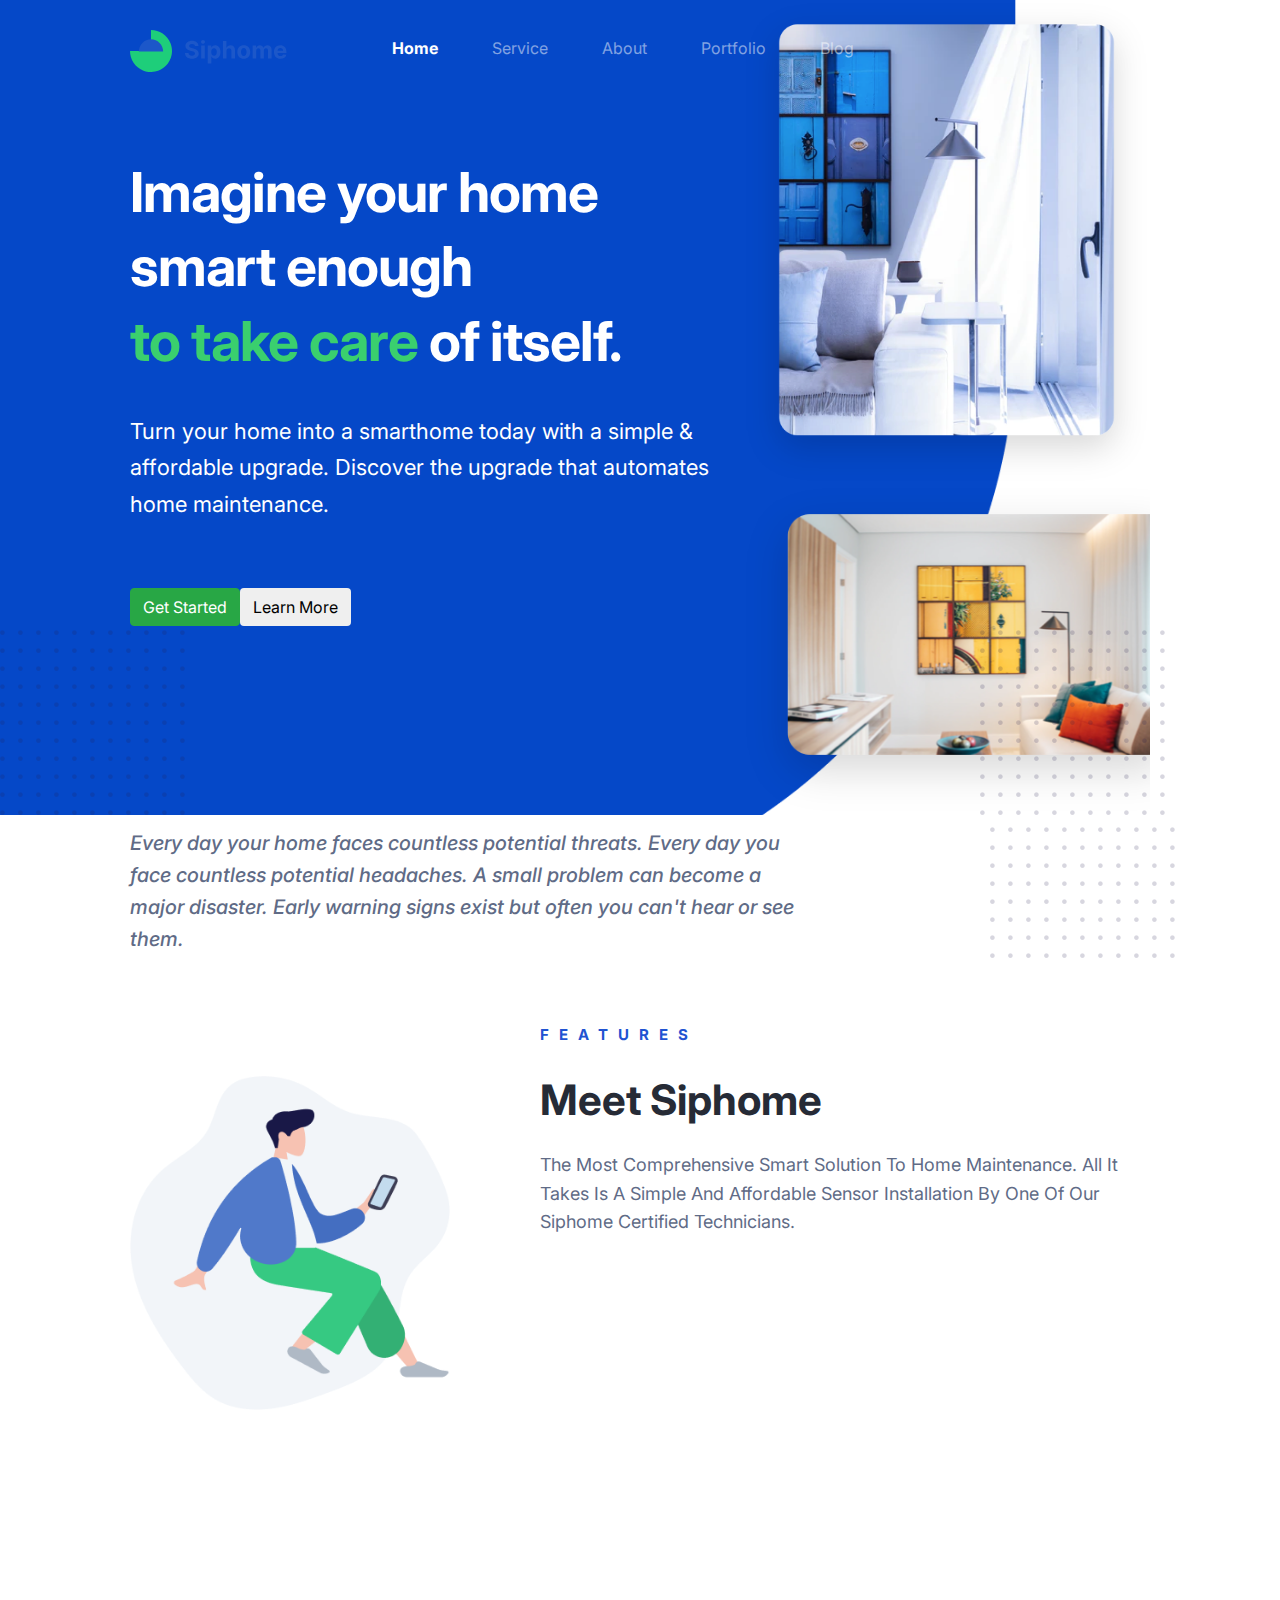
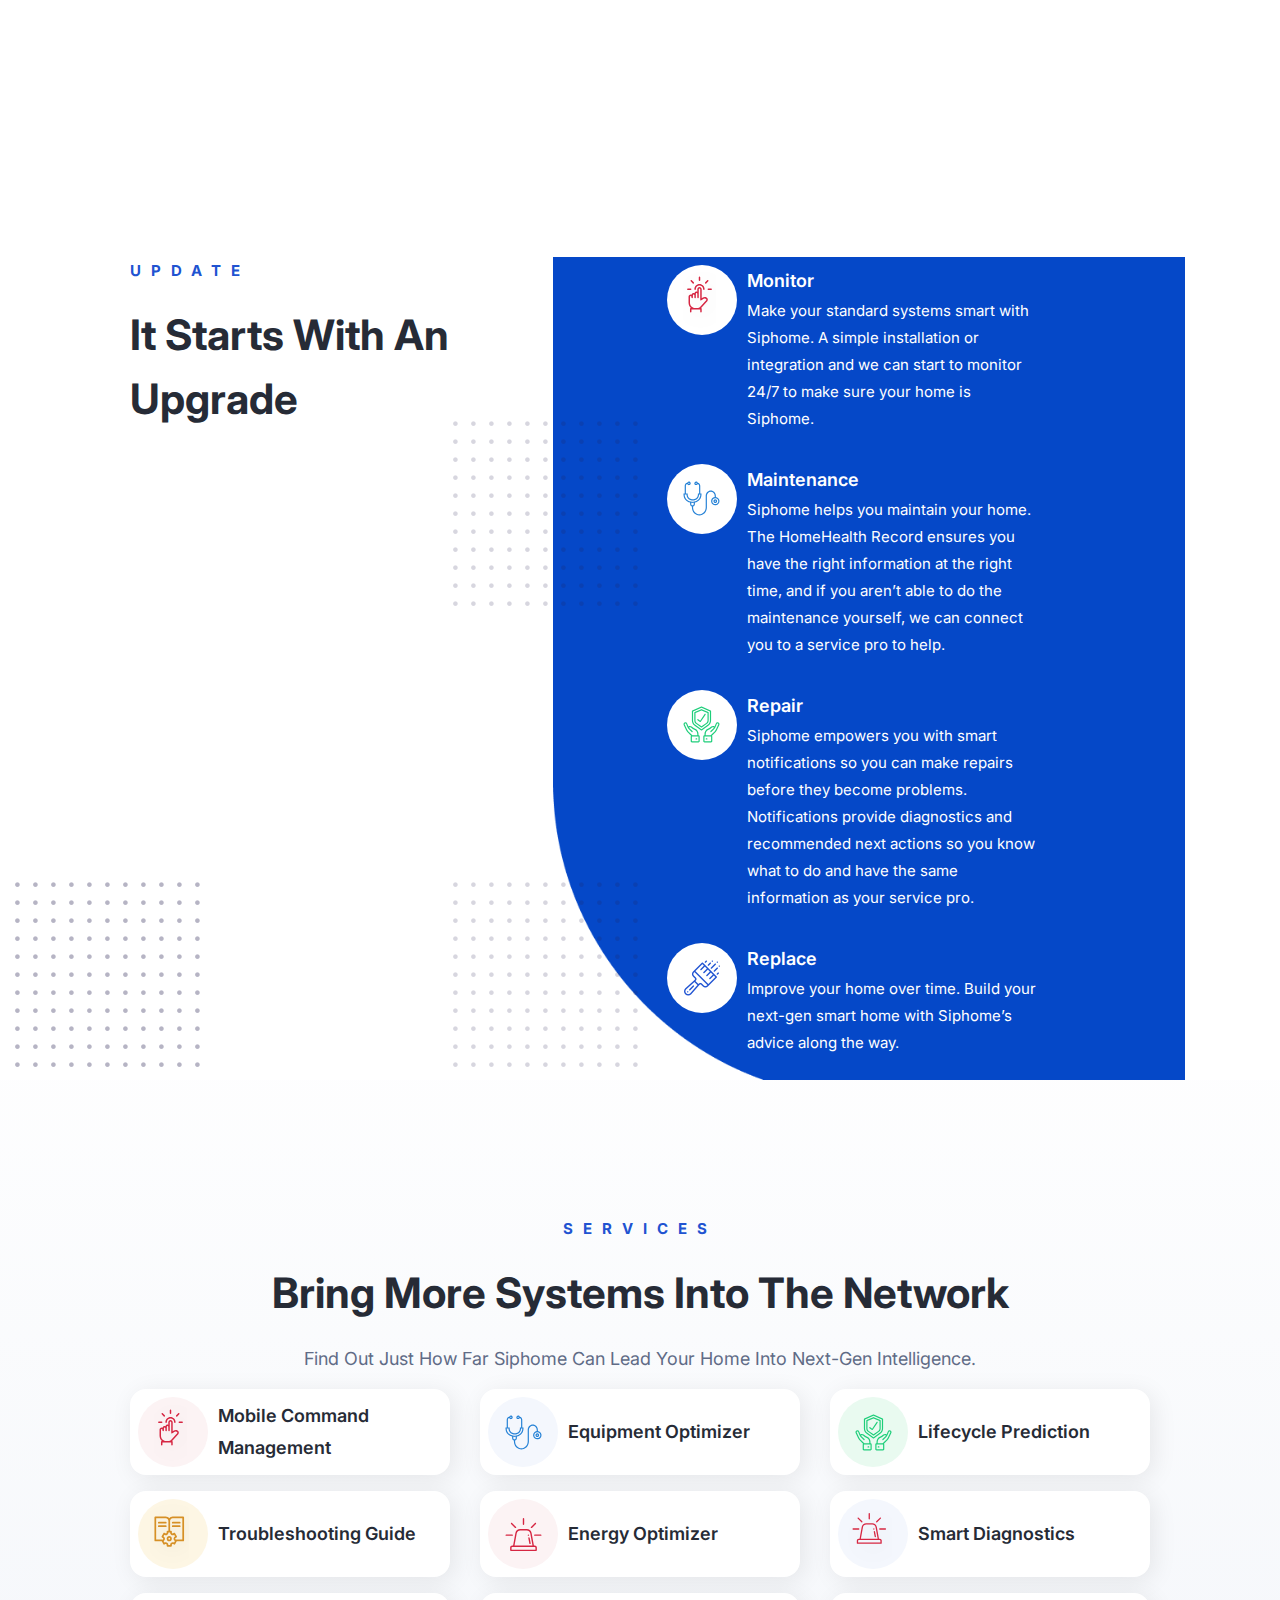
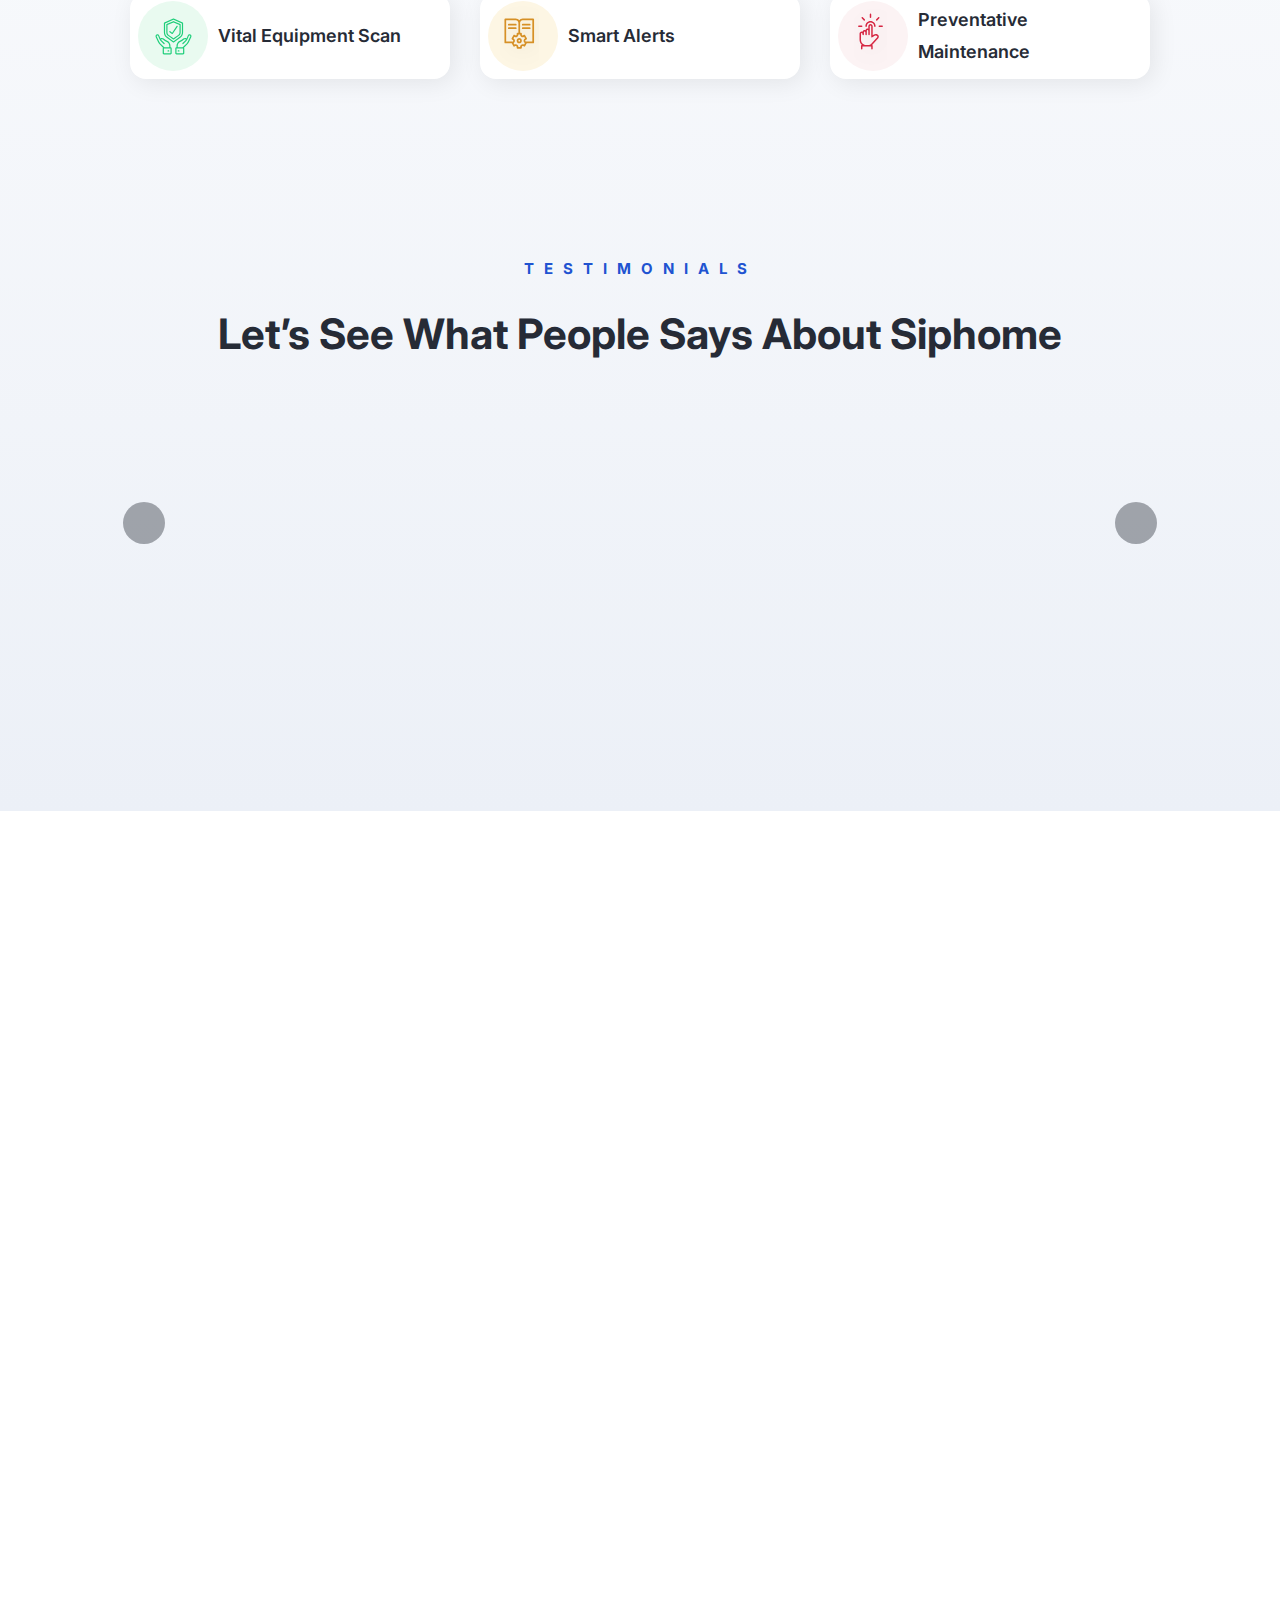
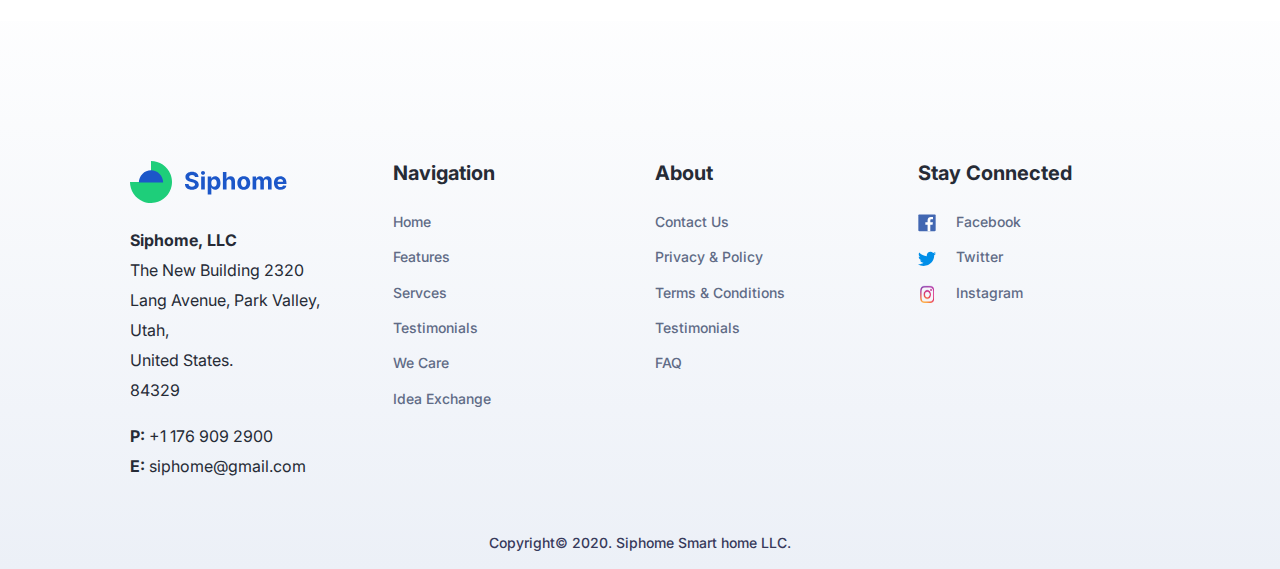
==== commit 35f8fc5c: "spacing font-size fixed" ====
--- a/index-6.html
+++ b/index-6.html
@@ -76,24 +76,33 @@
     <!-- Start of Banner section
         ============================================= -->    
         <section id="dia-banner" class="dia-banner-section position-relative">
-            <div class="banner-side-img banner-img2 position-absolute"><img src="assets/img/d-agency/banner/banner.png" alt=""></div>
-            <div class="container">
-                <div class="col-md-7">
-                    <div class="dia-banner-content dia-headline pera-content">
-                        <h1 class="cd-headline clip is-full-width">
-                            Imagine your home smart enough <span>to take care</span> of itself.
-                        </h1>
-                        <p>Turn your home into a smarthome today with a simple & affordable upgrade. Discover the upgrade that automates
-                            home maintenance.</p>
-                        <div class="dia-banner-btn d-flex">
-                            <button class="btn btn-success">Get Started</button>
-                            <button class="btn btn-primary-outline">Learn More</button>
-                        </div>
-                    </div>
-                </div>
-                <div class="col-md-6">
-
-                </div>
+            <div class="banner-side-img banner-img2 position-absolute"><img src="assets/img/d-agency/banner/banner.png" alt=""></div>            
+            <div class="ab-shape2 position-absolute" data-parallax='{"x" : 30}'> <img src="assets/img/d-agency/shape/as1.png" alt=""></div>
+            <div class="container">
+                <div class="row">
+                    <div class="col-md-7">
+                        <div class="dia-banner-content dia-headline pera-content">
+                            <h1 class="cd-headline clip is-full-width">
+                                Imagine your home smart enough <span>to take care</span> of itself.
+                            </h1>
+                            <p>Turn your home into a smarthome today with a simple & affordable upgrade. Discover the upgrade that automates
+                                home maintenance.</p>
+                            <div class="dia-banner-btn d-flex">
+                                <button class="btn btn-success">Get Started</button>
+                                <button class="btn btn-primary-outline">Learn More</button>
+                            </div>
+                        </div>
+                    </div>
+                    <div class="col-md-5">
+                        <div class="ab-shape2 position-absolute" style="right:0;" data-parallax='{"x" : 30}'><img src="assets/img/d-agency/shape/as1.png" alt=""></div>
+
+                        <img src="assets/img/d-agency/banner/img-1.png" />
+                        <img src="assets/img/d-agency/banner/img-2.png" />
+
+
+                    </div>
+                </div>
+
             </div>
         </section>
     <!-- End of Banner section
@@ -175,18 +184,51 @@
             <div class="container">
                 <div class="dia-update-content">
                     <div class="row">
-                        <div class="col-lg-6 col-md-12">
+                        <div class="col-lg-5 col-md-12">
+                            <div class="ab-shape2 bottom position-absolute" data-parallax='{"x" : 30}'> <img src="assets/img/d-agency/shape/as1.png" alt=""></div>                            
+                            <div class="ab-shape2 bottom position-absolute" data-parallax='{"x" : 30}'> <img src="assets/img/d-agency/shape/as1.png" alt=""></div>
                             <div class="dia-section-title text-left text-capitalize dia-headline">
                                 <span>Update</span>
                                 <h2>It starts with an <br>upgrade</h2>
                             </div>
                         </div>
-                        <div class="col-lg-6 col-md-12">
-                            <div class="banner-side-img banner-img2 position-absolute"></div><img src="assets/img/d-agency/update/bg.png" /></div>
-                        </div>
-                    </div>
-                </div>
-            </div>
+                        <div class="col-lg-7 col-md-12 items">
+                            <div class="bg position-absolute"><img src="assets/img/d-agency/update/bg.png" /></div>
+                            <div class="ab-shape2 bottom position-absolute" data-parallax='{"x" : 30}'> <img src="assets/img/d-agency/shape/as1.png" alt=""></div>
+                            <div class="ab-shape2 position-absolute" data-parallax='{"x" : 30}'> <img src="assets/img/d-agency/shape/as1.png" alt=""></div>
+                            <div class="info-box">
+                                <span class="info-box-icon elevation-0"><img src="assets/img/d-agency/service/1.svg" /></span>
+                                <div class="info-box-content">
+                                <span class="info-box-text">Monitor</span>
+                                <p>Make your standard systems smart with Siphome. A simple installation or integration and we can start to monitor 24/7 to make sure your home is Siphome.</p>
+                                </div>
+                            </div>
+                            <div class="info-box">
+                                <span class="info-box-icon elevation-0"><img src="assets/img/d-agency/service/2.svg" /></span>
+                                <div class="info-box-content">
+                                <span class="info-box-text">Maintenance</span>
+                                <p>Siphome helps you maintain your home. The HomeHealth Record ensures you have the right information at the right time, and if you aren’t able to do the maintenance yourself, we can connect you to a service pro to help.</p>
+                                </div>
+                            </div>
+                            <div class="info-box">
+                                <span class="info-box-icon elevation-0"><img src="assets/img/d-agency/service/3.svg" /></span>
+                                <div class="info-box-content">
+                                <span class="info-box-text">Repair</span>
+                                <p>Siphome empowers you with smart notifications so you can make repairs before they become problems. Notifications provide diagnostics and recommended next actions so you know what to do and have the same information as your service pro.</p>
+                                </div>
+                            </div>
+                            <div class="info-box">
+                                <span class="info-box-icon elevation-0"><img src="assets/img/d-agency/update/icon-line-paint.png" /></span>
+                                <div class="info-box-content">
+                                <span class="info-box-text">Replace</span>
+                                <p>Improve your home over time. Build your next-gen smart home with Siphome’s advice along the way.</p>
+                                </div>
+                            </div>
+                        </div>
+                    </div>
+                </div>
+            </div>
+            
         </section>
     <!-- End of Update section
         ============================================= -->          
@@ -349,13 +391,13 @@
 
     <!-- Start of Experience section
         ============================================= -->
-        <section id="dia-exp" class="dia-exp-section">
-            <div class="container">
-                <div class="dia-exp-content">
+        <section id="dia-contact" class="dia-contact-section">
+            <div class="container">
+                <div class="dia-contact-content">
                     <div class="row">
                         <div class="col-lg-6 col-md-12 wow fadeFromLeft" data-wow-delay="0ms" data-wow-duration="1500ms">
-                            <div class="dia-exp-img text-center position-relative">
-                                <div class="dia-exp-text">
+                            <div class="dia-contact-img position-relative">
+                                <div class="dia-contact-text text-center">
                                     <div class="dia-about-title-text">
                                         <div class="dia-section-title text-left text-capitalize dia-headline">
                                             <span>Contact</span>
@@ -451,7 +493,7 @@
                         </div>
                     </div>
                     <div class="col-lg-3">
-                        <div class="dia-footer-widget dia-headline ul-li-block clearfix">
+                        <div class="dia-footer-widget social dia-headline ul-li-block clearfix">
                             <h3 class="dia-widget-title">Stay Connected</h3>
                             <ul>
                                 <li><a href="#"><img src="assets/img/d-agency/logo/facebook.svg" />Facebook</a></li>
--- a/assets/css/style.css
+++ b/assets/css/style.css
@@ -100,6 +100,7 @@
   body{
     font-family: "Inter";
     font-weight: normal;
+    color: #262b36;
   }
   /*----------------------------------------------------*/
   /*App landing global area*/
@@ -155,7 +156,7 @@
     background: #f1f2f3 url("../img/app-landing/pre.svg") no-repeat center center;
   }
   .container {
-    max-width: 1200px;
+    max-width: 1050px;
   }
   [data-background] {
     background-size: cover;
@@ -220,7 +221,7 @@
   .appeight-headline h5,
   .appeight-headline h6 {
     margin: 0;
-    font-family: "Poppins";
+    font-family: "Inter";
   }
   .ei-scrollup {
     width: 55px;
@@ -430,7 +431,7 @@
     color: #fff;
     font-weight: 500;
     display: inline-block;
-    font-family: "Poppins";
+    font-family: "Inter";
     padding-top: 10px;
   }
 
@@ -647,7 +648,7 @@
 .eight-banner-section .eight-banner-content .banner-content-box .ei-banner-btn a {
   font-size: 15px;
   font-weight: 700;
-  font-family: "Poppins";
+  font-family: "Inter";
   display: inline-block;
   transition: 0.3s all ease-in-out;
 }
@@ -742,7 +743,7 @@
 }
 
 .eight-banner-section .eight-banner-content .ei-banner-review p span {
-  font-family: "Poppins";
+  font-family: "Inter";
   font-weight: 700;
   color: #000;
 }
@@ -1279,7 +1280,7 @@
 
 .eg-fun-fact-section .eg-funfact-text .fun-fact-counter .eg-counter-number .odometer {
   font-size: 50px;
-  font-family: "Poppins";
+  font-family: "Inter";
   font-weight: 600;
 }
 
@@ -1526,7 +1527,7 @@
   margin-top: 3px;
   font-size: 15px;
   font-weight: 700;
-  font-family: "Poppins";
+  font-family: "Inter";
   position: relative;
 }
 
@@ -1882,7 +1883,7 @@
   position: relative;
   margin-bottom: 5px;
   padding: 0 0 0 50px;
-  font-family: "Poppins";
+  font-family: "Inter";
   background-color: transparent;
 }
 
@@ -2453,7 +2454,7 @@
   font-size: 14px;
   padding-left: 15px;
   margin-bottom: 20px;
-  font-family: "Poppins";
+  font-family: "Inter";
 }
 
 .ei-footer-widget ul li a {
@@ -2566,7 +2567,7 @@
 .ei-footer-copyright {
   margin-top: 40px;
   font-size: 14px;
-  font-family: "Poppins";
+  font-family: "Inter";
 }
 
 .ei-footer-copyright .ei-footer-copyright-content {
@@ -3429,7 +3430,7 @@
   font-size: 16px;
   line-height: 1.765;
   overflow-x: hidden;
-  font-family: "Poppins";
+  font-family: "Inter";
   -moz-osx-font-smoothing: antialiased;
   -webkit-font-smoothing: antialiased;
 }
@@ -3460,7 +3461,7 @@
 .appseo-headline h5,
 .appseo-headline h6 {
   margin: 0;
-  font-family: "Poppins";
+  font-family: "Inter";
 }
 
 .appseo-scrollup {
@@ -6217,7 +6218,7 @@
   border-radius: 25px;
   background-color: #161616;
   transition: 0.3s all ease-in-out;
-  font-family: "Poppins";
+  font-family: "Inter";
   overflow: hidden;
   z-index: 1;
   position: relative;
@@ -6336,7 +6337,7 @@
 .saas-modern-headline h5,
 .saas-modern-headline h6 {
   margin: 0;
-  font-family: "Poppins";
+  font-family: "Inter";
 }
 
 .section_title {
@@ -6346,7 +6347,7 @@
 
 .section_title .title_tag {
   font-size: 14px;
-  font-family: "Poppins";
+  font-family: "Inter";
   display: inline-block;
   border-radius: 20px;
   margin-bottom: 20px;
@@ -6526,7 +6527,7 @@
   font-size: 16px;
   font-weight: 600;
   padding: 35px 10px;
-  font-family: "Poppins";
+  font-family: "Inter";
   position: relative;
 }
 
@@ -6553,7 +6554,7 @@
   line-height: 38px;
   margin-left: 38px;
   border-radius: 25px;
-  font-family: "Poppins";
+  font-family: "Inter";
   display: inline-block;
   background-color: #30f8ef;
   box-shadow: 0px 14px 18px 0px rgba(1, 105, 228, 0.25);
@@ -6807,7 +6808,7 @@
   line-height: 50px;
   border-radius: 30px;
   background-color: #000;
-  font-family: "Poppins";
+  font-family: "Inter";
 }
 
 .banner_text .download_btn a {
@@ -6968,7 +6969,7 @@
   color: #30f7ee;
   font-size: 15px;
   font-weight: 700;
-  font-family: "Poppins";
+  font-family: "Inter";
   position: relative;
 }
 
@@ -7774,7 +7775,7 @@
   font-size: 15px;
   font-weight: 700;
   border-radius: 5px;
-  font-family: "Poppins";
+  font-family: "Inter";
   background-image: linear-gradient(-38deg, #0478e9 0%, #20fdee 100%);
 }
 
@@ -7908,7 +7909,7 @@
   font-size: 16px;
   font-weight: 700;
   margin-bottom: 48px;
-  font-family: "Poppins";
+  font-family: "Inter";
 }
 
 .widget_title:after {
@@ -7925,7 +7926,7 @@
   font-size: 14px;
   margin-bottom: 8px;
   line-height: 1.875;
-  font-family: "Poppins";
+  font-family: "Inter";
 }
 
 .footer_address span {
@@ -7984,7 +7985,7 @@
 .copyright_text span {
   color: #666666;
   font-size: 14px;
-  font-family: "Poppins";
+  font-family: "Inter";
 }
 
 .copyright_text span {
@@ -8515,7 +8516,7 @@
 .saas2-headline h5,
 .saas2-headline h6 {
   margin: 0;
-  font-family: "Poppins";
+  font-family: "Inter";
 }
 
 .saas-classic-scrollup {
@@ -8672,7 +8673,7 @@
   font-size: 15px;
   font-weight: 600;
   position: relative;
-  font-family: "Poppins";
+  font-family: "Inter";
 }
 
 .service_read_more a:after,
@@ -8819,7 +8820,7 @@
   font-size: 15px;
   font-weight: 600;
   margin-right: 55px;
-  font-family: "Poppins";
+  font-family: "Inter";
 }
 
 .saas_two_main_header .s2-main-navigation .navbar-nav li a {
@@ -9053,7 +9054,7 @@
   margin-right: 20px;
   font-weight: 700;
   color: #010101;
-  font-family: "Poppins";
+  font-family: "Inter";
   display: inline-block;
   z-index: 1;
   border: 2px solid #6c2b95;
@@ -9655,7 +9656,7 @@
   color: #010101;
   font-size: 19px;
   font-weight: 700;
-  font-family: "Poppins";
+  font-family: "Inter";
   padding: 0px 0px 20px;
   position: relative;
   width: 100%;
@@ -9763,7 +9764,7 @@
 }
 
 .s2-pricing_section .s2-pricing_item .s2-pricing_price .s2-pricing_text {
-  font-family: "Poppins";
+  font-family: "Inter";
   color: #fff;
 }
 
@@ -9799,7 +9800,7 @@
 .s2-pricing_section .s2-pricing_item .s2-pricing_list li {
   border-bottom: 1px solid #e6e8e9;
   padding: 18px 25px 16px 45px;
-  font-family: "Poppins";
+  font-family: "Inter";
   font-weight: 500;
   font-size: 14px;
 }
@@ -9866,7 +9867,7 @@
   margin-right: 20px;
   font-weight: 700;
   color: #010101;
-  font-family: "Poppins";
+  font-family: "Inter";
   display: inline-block;
   border: 2px solid #6c2b95;
 }
@@ -9938,7 +9939,7 @@
 }
 
 .saas_two_footer_section .s2-newslatter_section .s2-newslatter_title p {
-  font-family: "Poppins";
+  font-family: "Inter";
   color: #fff;
 }
 
@@ -9981,7 +9982,7 @@
 }
 
 .saas_two_footer_section .s2_footer_widget {
-  font-family: "Poppins";
+  font-family: "Inter";
   font-size: 14px;
 }
 
@@ -10151,7 +10152,7 @@
   color: #fff;
   padding: 18px 0px;
   font-size: 14px;
-  font-family: "Poppins";
+  font-family: "Inter";
   background-color: #000000;
 }
 
@@ -10884,7 +10885,7 @@
 .str-headline h5,
 .str-headline h6 {
   margin: 0;
-  font-family: "Poppins";
+  font-family: "Inter";
 }
 
 .str-section-title {
@@ -11041,7 +11042,7 @@
   font-weight: 600;
   position: relative;
   padding: 14px 40px;
-  font-family: "Poppins";
+  font-family: "Inter";
   display: inline-block;
 }
 
@@ -11253,7 +11254,7 @@
   line-height: 60px;
   border-radius: 40px;
   opacity: 0;
-  font-family: "Poppins";
+  font-family: "Inter";
   position: relative;
   transform: scaleY(0);
   transform-origin: top;
@@ -11679,7 +11680,7 @@
   background: #333;
   margin-top: -30px;
   position: absolute;
-  font-family: "Poppins";
+  font-family: "Inter";
 }
 
 .str-about-section .str-about-content .str-progress-area .barfiller .tip:after {
@@ -11752,7 +11753,7 @@
   font-size: 15px;
   font-weight: 700;
   position: relative;
-  font-family: "Poppins";
+  font-family: "Inter";
 }
 
 .str-btn i {
@@ -12338,7 +12339,7 @@
   border: none;
   font-weight: 700;
   border-radius: 5px;
-  font-family: "Poppins";
+  font-family: "Inter";
   background-color: transparent;
   background-image: linear-gradient(125deg, #6407c1 0%, #324add 49%, #008df9 100%) !important;
   background-size: 200% auto;
@@ -12651,7 +12652,7 @@
   border-radius: 4px;
   position: absolute;
   padding-top: 10px;
-  font-family: "Poppins";
+  font-family: "Inter";
   background-image: linear-gradient(-30deg, #008df9 0%, #6006b3 100%);
   box-shadow: -1.045px 9.945px 16px 0px rgba(68, 46, 200, 0.4);
 }
@@ -12687,7 +12688,7 @@
   font-weight: 700;
   padding-left: 70px;
   position: relative;
-  font-family: "Poppins";
+  font-family: "Inter";
 }
 
 .str-blog-section .str-blog-img-text .str-blog-text .str-read-more:before {
@@ -12791,7 +12792,7 @@
   line-height: 35px;
   border-radius: 3px;
   text-align: center;
-  font-family: "Poppins";
+  font-family: "Inter";
   box-shadow: -1.045px 9.945px 16px 0px rgba(68, 46, 200, 0.4);
   background-image: linear-gradient(-30deg, #008df9 0%, #6006b3 100%);
 }
@@ -12928,7 +12929,7 @@
   color: #ffff;
   padding: 15px 0;
   font-size: 14px;
-  font-family: "Poppins";
+  font-family: "Inter";
   background-color: #010101;
 }
 
@@ -13367,7 +13368,6 @@
 
 .dia-banner-section .dia-banner-content .dia-banner-btn .dia-abt-btn,
 .dia-features-section .dia-features-btn .dia-features-more,
-.dia-exp-section .dio-exp-text-area .dia-exp-btn,
 .dia-port-more a,
 .dia-newslatter-section .dia-newslatter-content .dia-newslatter-form .nws-button button {
   z-index: 1;
@@ -13377,7 +13377,6 @@
 
 .dia-banner-section .dia-banner-content .dia-banner-btn .dia-abt-btn:before,
 .dia-features-section .dia-features-btn .dia-features-more:before,
-.dia-exp-section .dio-exp-text-area .dia-exp-btn:before,
 .dia-port-more a:before,
 .dia-newslatter-section .dia-newslatter-content .dia-newslatter-form .nws-button button:before {
   left: 0;
@@ -13392,7 +13391,7 @@
 
 .dia-banner-section .dia-banner-content .dia-banner-btn .dia-abt-btn:hover:before,
 .dia-features-section .dia-features-btn .dia-features-more:hover:before,
-.dia-exp-section .dio-exp-text-area .dia-exp-btn:hover:before,
+.dia-contact-section .dio-exp-text-area .dia-contact-btn:hover:before,
 .dia-port-more a:hover:before,
 .dia-newslatter-section .dia-newslatter-content .dia-newslatter-form .nws-button button:hover:before {
   bottom: 0;
@@ -13470,7 +13469,6 @@
 .dia-home {
   margin: 0;
   padding: 0;
-  color: #585476;
   font-size: 16px;
   overflow-x: hidden;
   line-height: 1.667;
@@ -13517,7 +13515,7 @@
 .dia-headline h5,
 .dia-headline h6 {
   margin: 0;
-  font-family: "Poppins";
+  font-family: "Inter";
 }
 
 .dia-section-title span {
@@ -13918,9 +13916,6 @@
     transform: rotate(360deg);
   }
 }
-.dia-banner-section {
-  padding-bottom: 90px;
-}
 
 .dia-banner-section .banner-side-img {
   right: 0;
@@ -13952,6 +13947,10 @@
   right: 0;
   opacity: 1;
   transition-delay: 500ms;
+}
+
+.dia-banner-section .ab-shape2{
+  bottom: 0;
 }
 
 .dia-banner-section .dia-banner-content {
@@ -14020,7 +14019,7 @@
   font-weight: 700;
   line-height: 70px;
   border-radius: 40px;
-  font-family: "Poppins";
+  font-family: "Inter";
   background-color: #ff6700;
 }
 
@@ -14106,7 +14105,7 @@
 /*welcome area*/
 /*----------------------------------------------------*/
 .dia-welcome-section{
-  margin: 150px 0 50px 0;
+  margin: 12px 0 50px 0;
 }
 .dia-welcome-section p{
   font-family: Inter;
@@ -14120,11 +14119,11 @@
 }
 
 .dia-welcome-section .ab-shape2 {
-  right: -70px;
+  right: -10px;
 }
 
 /*---------------------------------------------------- */
-/*service area*/
+/*features area*/
 /*----------------------------------------------------*/
 .dia-features-section {
   padding-bottom: 115px;
@@ -14207,7 +14206,7 @@
   display: block;
   font-size: 15px;
   font-weight: 700;
-  font-family: "Poppins";
+  font-family: "Inter";
 }
 
 .dia-features-section .dia-features-btn .dia-features-more:before {
@@ -14236,6 +14235,34 @@
   font-weight: 700;
 }
 
+/*---------------------------------------------------- */
+/*update area*/
+/*----------------------------------------------------*/
+.dia-update-section .bg.position-absolute{
+  right: -20px;
+}
+.dia-update-section .ab-shape2{
+  top: 20%;
+  left: -100px;
+}
+.dia-update-section .ab-shape2.bottom{
+  top: 76%;
+  right: -10px;
+}
+.dia-update-section .info-box{
+  background-color: transparent;
+  border-radius: 0;
+  max-width: 400px;
+  margin: auto;
+  box-shadow: 0 0 0 0;
+}
+.dia-update-section .info-box .info-box-content span,
+.dia-update-section .info-box .info-box-content p {
+  color: #ffffff;
+}
+.dia-update-section .info-box .info-box-content p{
+  font-size: 15px;
+}
 /*---------------------------------------------------- */
 /*About area*/
 /*----------------------------------------------------*/
@@ -14302,66 +14329,37 @@
   z-index: -1;
 }
 
-.dia-exp-section {
+.dia-contact-section {
   padding: 115px 0px 75px;
 }
 
-.dia-exp-section .dia-exp-img .ab-shape1 {
+.dia-contact-section .dia-contact-img .ab-shape1 {
   top: 60px;
   left: -5px;
   z-index: -1;
 }
 
-.dia-exp-section .dia-exp-img .ab-shape2 {
+.dia-contact-section .dia-contact-img .ab-shape2 {
   bottom: 20px;
   right: 20px;
   z-index: -1;
 }
 
-.dia-exp-section .dio-exp-text-area {
-  max-width: 520px;
-}
-
-.dia-exp-section .dio-exp-text-area .dia-about-text {
-  margin-top: 30px;
-}
-
-.dia-exp-section .dio-exp-text-area .dia-exp-btn {
-  color: #fff;
-  height: 48px;
-  width: 155px;
-  font-size: 15px;
-  font-weight: 700;
-  line-height: 48px;
-  border-radius: 40px;
-  font-family: "Poppins";
-  background-color: #390ed2;
-}
-
-.dia-exp-section .dio-exp-text-area .dia-exp-btn a {
-  width: 100%;
-  display: block;
-}
-
-.dia-exp-section .dio-exp-text-area .dia-exp-btn:before {
-  background-color: #ff6700;
-}
-
-.dia-exp-section .skill-progress-bar {
+.dia-contact-section .skill-progress-bar {
   padding: 20px 0px 20px;
 }
 
-.dia-exp-section .skill-progress-bar .skill-set-percent {
+.dia-contact-section .skill-progress-bar .skill-set-percent {
   margin-bottom: 30px;
 }
 
-.dia-exp-section .skill-progress-bar .skill-set-percent h4 {
+.dia-contact-section .skill-progress-bar .skill-set-percent h4 {
   font-size: 16px;
   font-weight: 700;
   font-family: "Roboto";
 }
 
-.dia-exp-section .skill-progress-bar .skill-set-percent .progress {
+.dia-contact-section .skill-progress-bar .skill-set-percent .progress {
   height: 6px;
   border-radius: 0;
   overflow: visible;
@@ -14369,7 +14367,7 @@
   background-color: #dededf;
 }
 
-.dia-exp-section .skill-progress-bar .skill-set-percent .progress span {
+.dia-contact-section .skill-progress-bar .skill-set-percent .progress span {
   right: 0;
   top: -30px;
   color: #282350;
@@ -14378,7 +14376,7 @@
   position: absolute;
 }
 
-.dia-exp-section .skill-progress-bar .skill-set-percent .progress-bar {
+.dia-contact-section .skill-progress-bar .skill-set-percent .progress-bar {
   width: 0;
   float: left;
   height: 100%;
@@ -14532,7 +14530,7 @@
   font-weight: 700;
   line-height: 58px;
   border-radius: 40px;
-  font-family: "Poppins";
+  font-family: "Inter";
   background-color: #ff6700;
 }
 
@@ -15025,6 +15023,9 @@
   color: #262b36;
 }
 
+.elevation-0{
+  background-color: #ffffff;
+}
 .elevation-1{
   background-color: #fcf3f4;
 }
@@ -15210,7 +15211,7 @@
   border: none;
   font-weight: 700;
   border-radius: 5px;
-  font-family: "Poppins";
+  font-family: "Inter";
   background-image: linear-gradient(-100deg, #ff6600 0%, #ff9903 75%, #ffcb05 100%);
 }
 
@@ -15244,14 +15245,26 @@
 }
 
 .dia-footer-widget .dia-widget-title {
-  font-size: 16px;
-  color: #05071f;
-  font-weight: 700;
-  padding-bottom: 20px;
+  font-family: "Inter";
+
+  font-size: 20px;
+
+  font-weight: bold;
+
+  font-stretch: normal;
+
+  font-style: normal;
+
+  line-height: normal;
+
+  letter-spacing: normal;
+
+  color: #262b36;
+  margin-bottom: 25px;
 }
 
 .dia-footer-widget .dia-footer-logo {
-  margin-bottom: 18px;
+  margin-bottom: 22px;
 }
 
 .dia-footer-widget p {
@@ -15264,39 +15277,15 @@
 }
 
 .dia-footer-widget ul li {
-  width: 50%;
-/*   float: left; */
   font-size: 14px;
-  padding-left: 15px;
-  margin-bottom: 15px;
-  font-family: "Poppins";
+  margin-bottom: 12px;
+  font-family: "Inter";
 }
 
 .dia-footer-widget ul li a {
-  color: #05071f;
+  color: #606b86;
   font-weight: 500;
   position: relative;
-  transition: 0.3s all ease-in-out;
-}
-
-.dia-footer-widget ul li a:before {
-  left: -15px;
-  top: 0px;
-  content: "";
-  font-size: 12px;
-  font-weight: 900;
-  position: absolute;
-  font-family: "Font Awesome 5 Free";
-}
-
-.dia-footer-widget ul li a:after {
-  content: "";
-  position: absolute;
-  height: 1px;
-  width: 0%;
-  left: 0;
-  bottom: 0;
-  background-color: #0072fd;
   transition: 0.3s all ease-in-out;
 }
 
@@ -15347,41 +15336,10 @@
   margin-right: 10px;
 }
 
-.dia-footer-widget .dia-footer-social {
-  margin-top: 15px;
-}
-
-.dia-footer-widget .dia-footer-social a {
-  height: 30px;
-  width: 30px;
-  border-radius: 100%;
-  background-color: #fff;
-  line-height: 30px;
-  text-align: center;
-  margin-right: 5px;
-  display: inline-block;
-  transition: 0.3s all ease-in-out;
-  box-shadow: 0px 0px 9px 0px rgba(15, 54, 131, 0.07);
-}
-
-.dia-footer-widget .dia-footer-social a:nth-child(1) {
-  color: #16599b;
-}
-
-.dia-footer-widget .dia-footer-social a:nth-child(2) {
-  color: #03a9f4;
-}
-
-.dia-footer-widget .dia-footer-social a:nth-child(3) {
-  color: #ea4c89;
-}
-
-.dia-footer-widget .dia-footer-social a:nth-child(4) {
-  color: #0d6fff;
-}
-
-.dia-footer-widget .dia-footer-social a:hover {
-  transform: translateY(5px);
+.dia-footer-widget.social img {
+  width: 18px;
+  height: 18px;
+  margin-right: 20px;
 }
 
 .dia-footer-copyright {
@@ -15389,7 +15347,7 @@
   font-size: 14px;
   margin-top: 25px;
   font-weight: 500;
-  font-family: "Poppins";
+  font-family: "Inter";
 }
 
 .dia-footer-copyright .dia-footer-copyright-content {
@@ -15548,8 +15506,8 @@
   .dia-banner-section .banner-side-img,
   .dia-about-content .dia-about-img .ab-shape1,
   .dia-about-content .dia-about-img .ab-shape2,
-  .dia-exp-section .dia-exp-img .ab-shape1,
-  .dia-exp-section .dia-exp-img .ab-shape2 {
+  .dia-contact-section .dia-contact-img .ab-shape1,
+  .dia-contact-section .dia-contact-img .ab-shape2 {
     display: none;
   }
 
@@ -15584,7 +15542,7 @@
     margin-top: 30px;
   }
 
-  .dia-exp-img {
+  .dia-contact-img {
     margin-bottom: 30px;
   }
 
@@ -15742,11 +15700,11 @@
     padding-left: 0;
   }
 
-  .dia-exp-section {
+  .dia-contact-section {
     padding: 60px 0px 60px;
   }
 
-  .dia-exp-section .skill-progress-bar {
+  .dia-contact-section .skill-progress-bar {
     padding: 20px 0px 10px;
   }
 
@@ -16384,7 +16342,7 @@
 .pm-headline h5,
 .pm-headline h6 {
   margin: 0;
-  font-family: "Poppins";
+  font-family: "Inter";
 }
 
 .pm-title-tag {
@@ -16923,7 +16881,7 @@
   text-align: center;
   position: absolute;
   border-radius: 100%;
-  font-family: "Poppins";
+  font-family: "Inter";
   background: linear-gradient(-90deg, #227df8 0%, #0054c4 100%);
 }
 .pm-process-icon-text .pm-process-text h3 {
@@ -16960,7 +16918,7 @@
   color: #003378;
   font-weight: 600;
   font-size: 50px;
-  font-family: "Poppins";
+  font-family: "Inter";
 }
 .pm-counter-section .pm-counter-text-icon .odometer {
   line-height: 0.8;
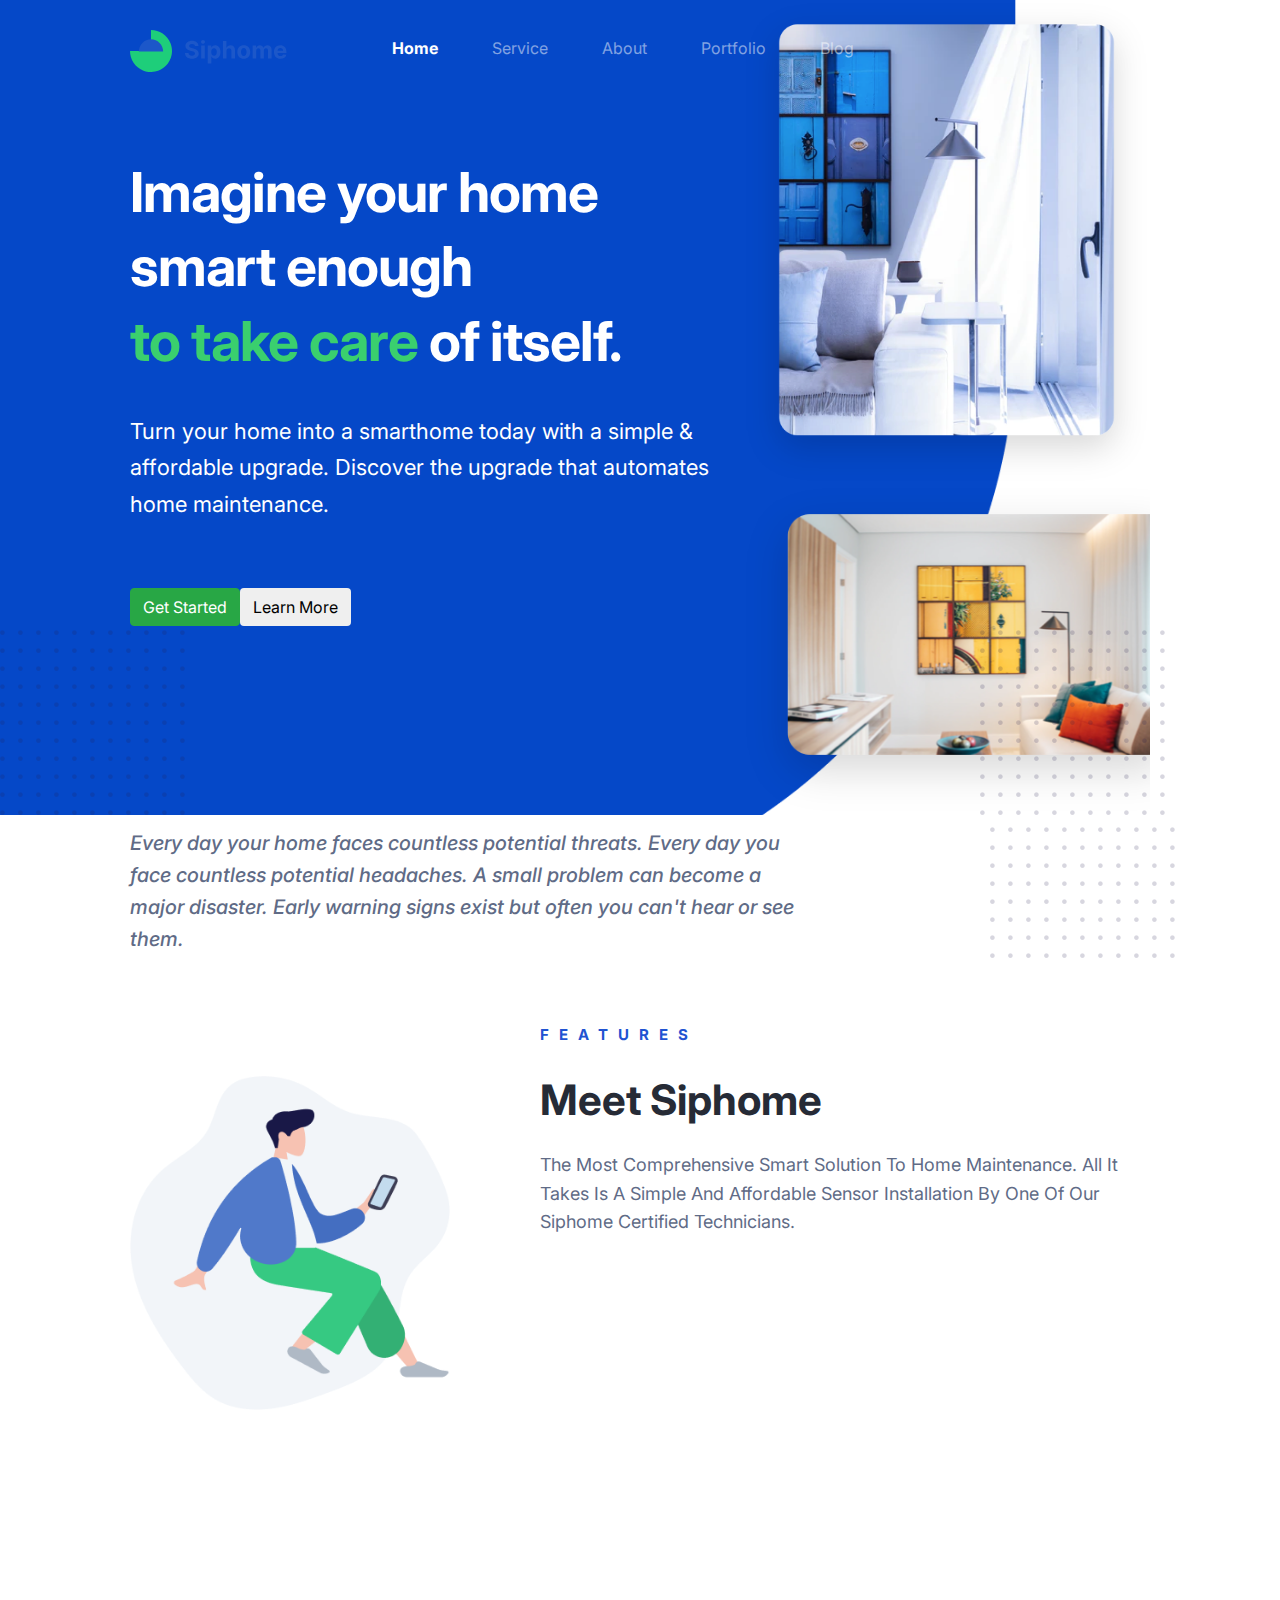
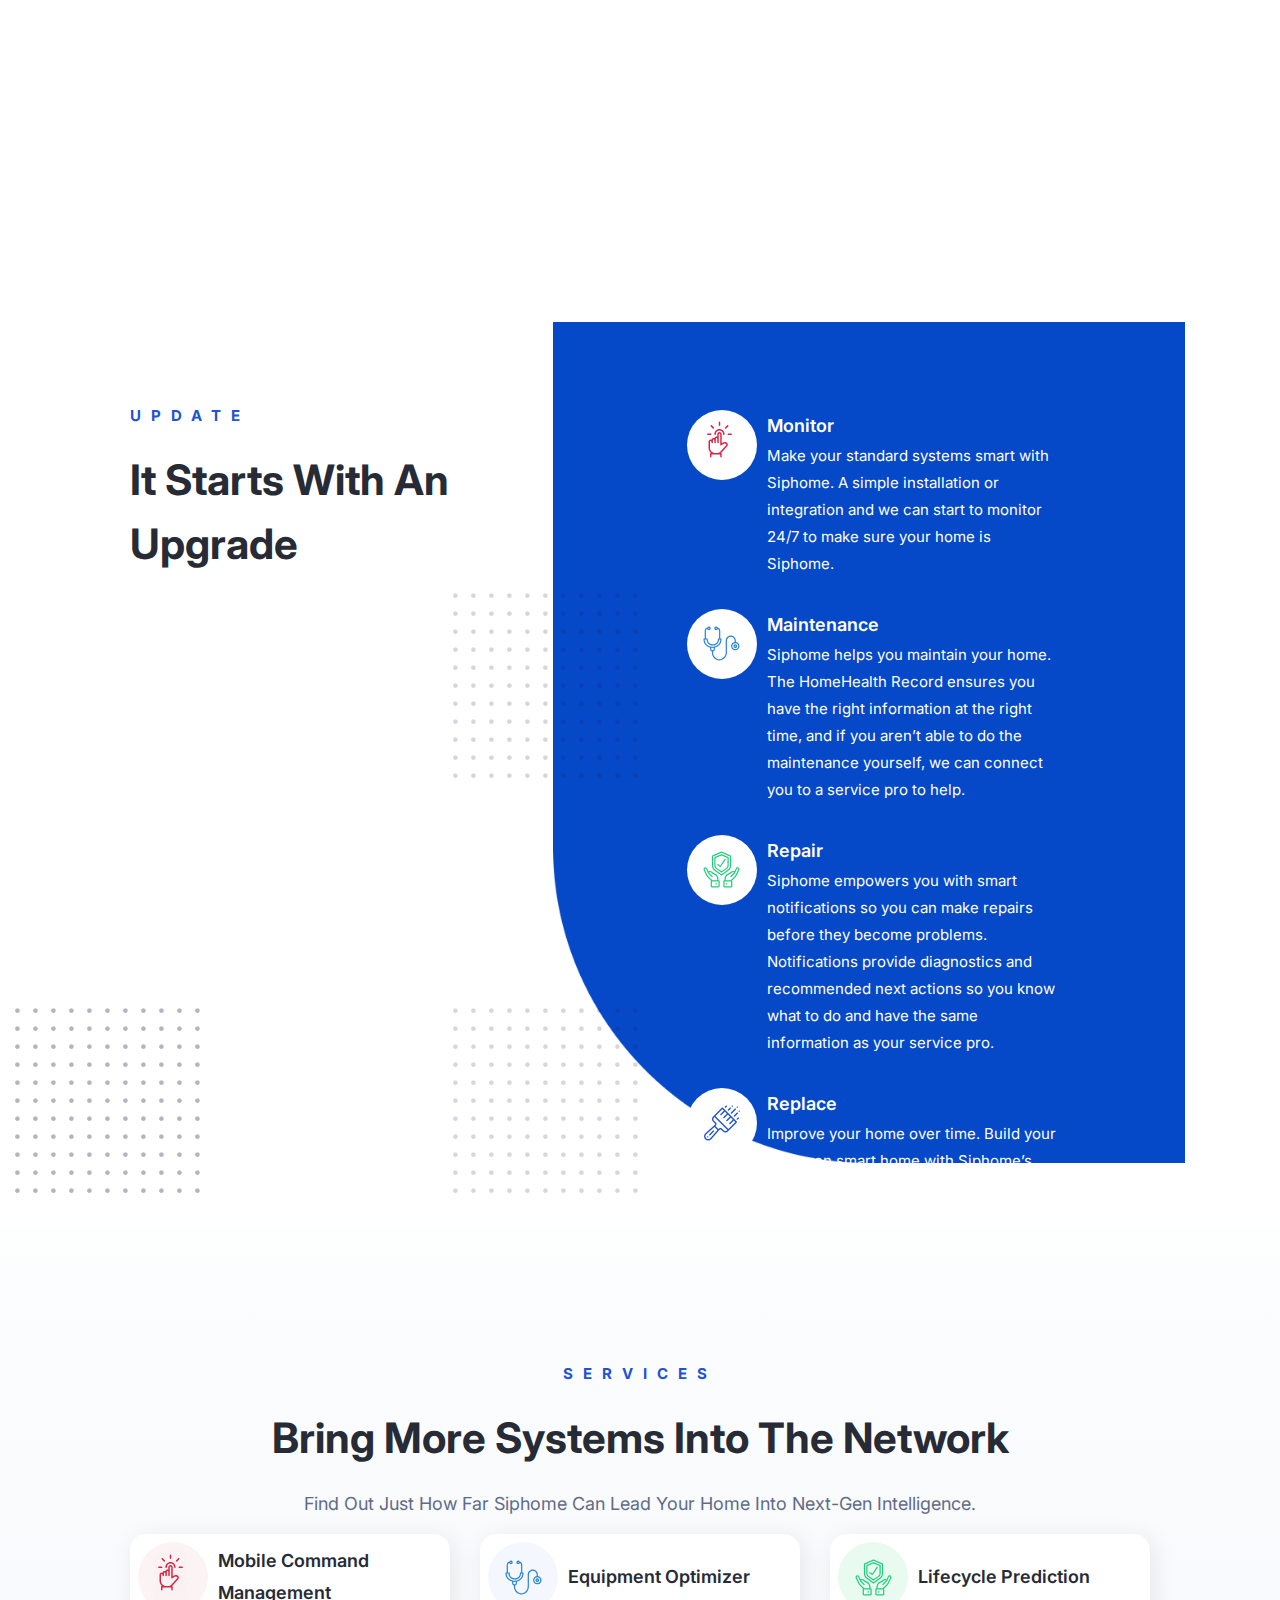
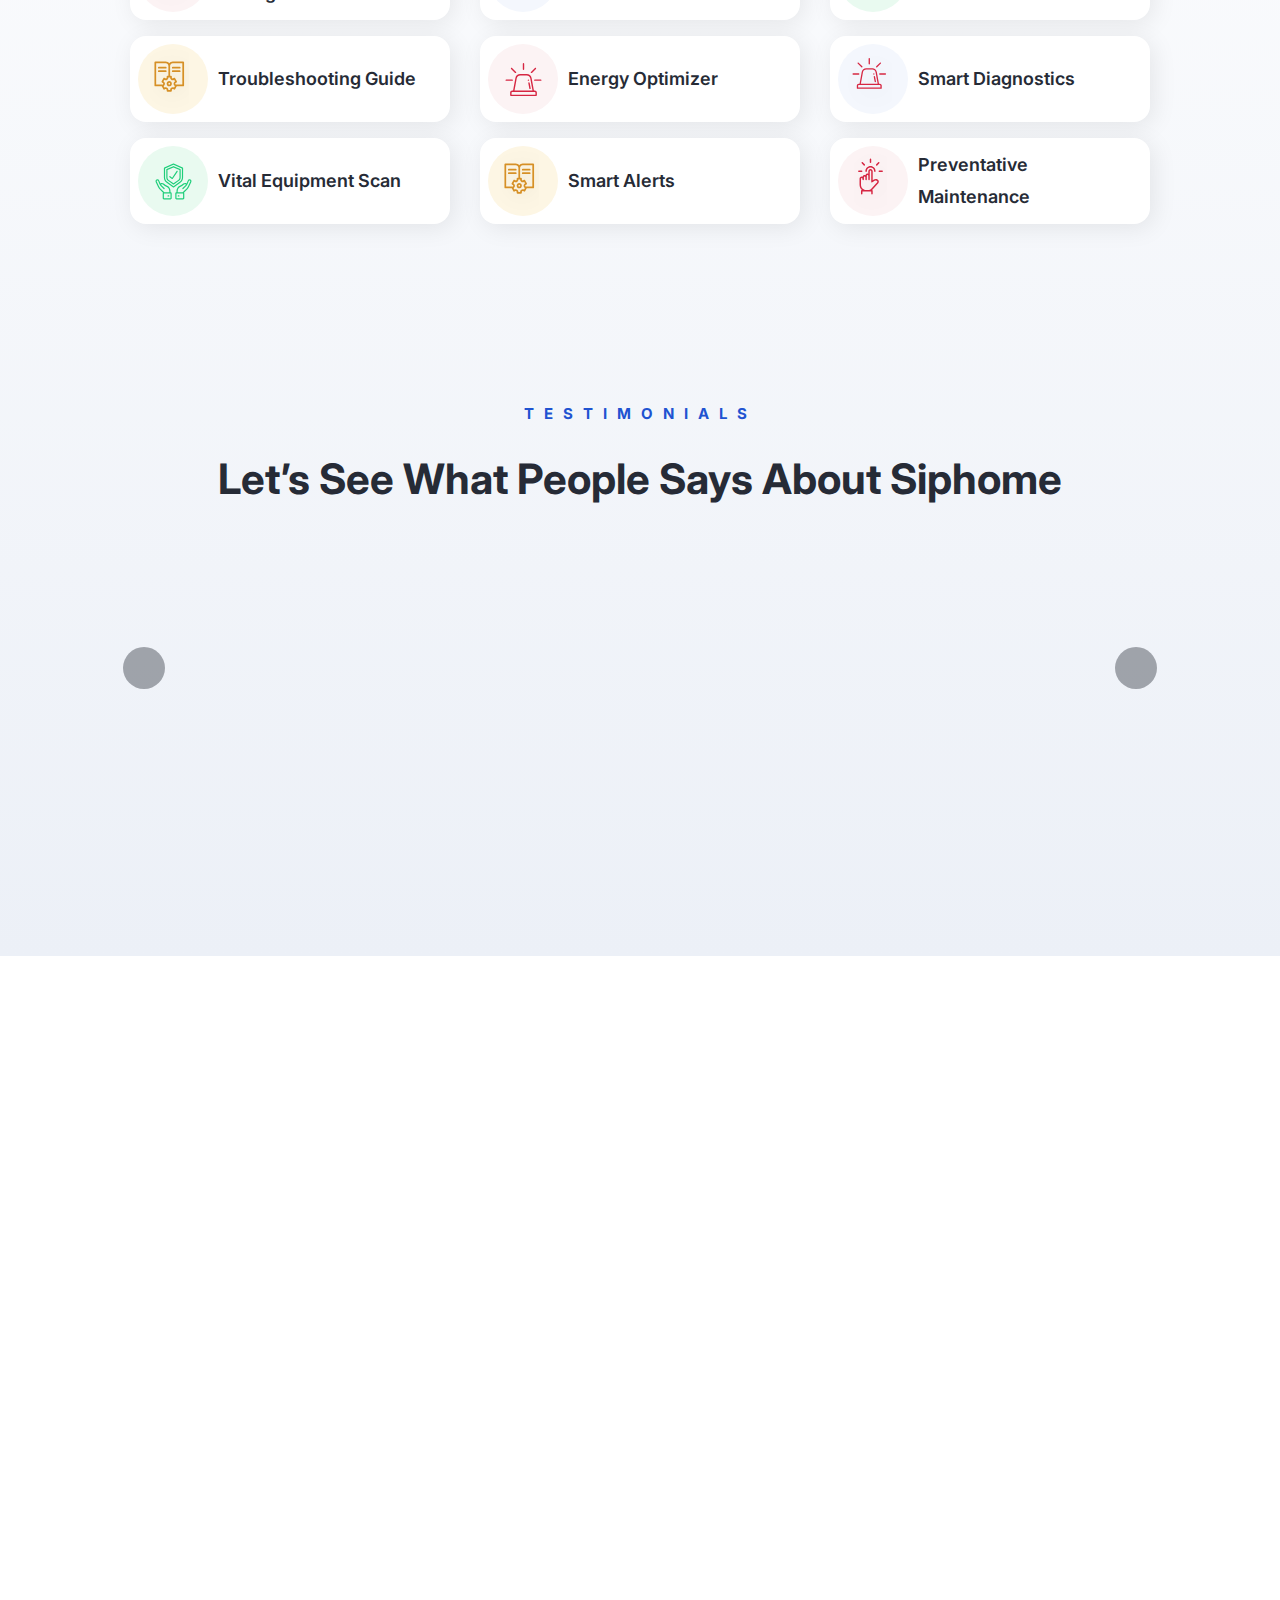
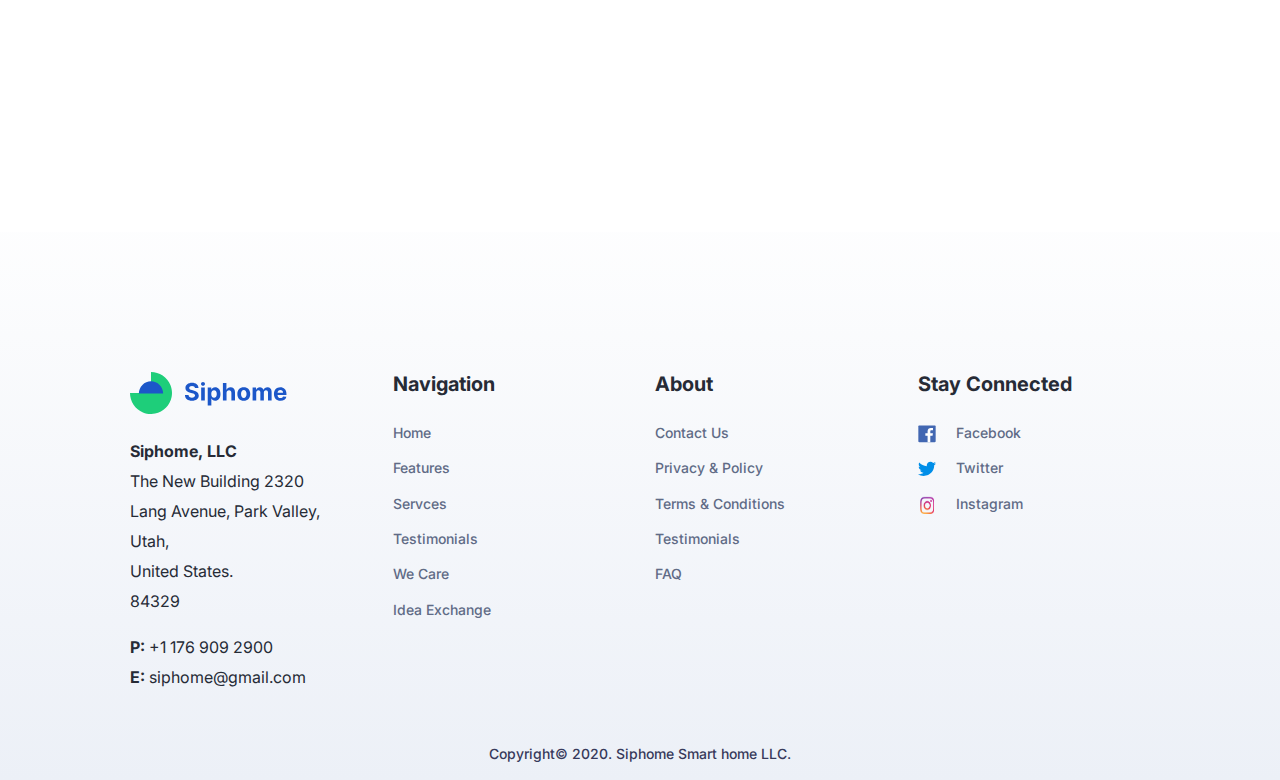
==== commit b1e491b3: "last updation" ====
--- a/index-6.html
+++ b/index-6.html
@@ -192,36 +192,38 @@
                                 <h2>It starts with an <br>upgrade</h2>
                             </div>
                         </div>
-                        <div class="col-lg-7 col-md-12 items">
+                        <div class="col-lg-7 col-md-12">
                             <div class="bg position-absolute"><img src="assets/img/d-agency/update/bg.png" /></div>
                             <div class="ab-shape2 bottom position-absolute" data-parallax='{"x" : 30}'> <img src="assets/img/d-agency/shape/as1.png" alt=""></div>
                             <div class="ab-shape2 position-absolute" data-parallax='{"x" : 30}'> <img src="assets/img/d-agency/shape/as1.png" alt=""></div>
-                            <div class="info-box">
-                                <span class="info-box-icon elevation-0"><img src="assets/img/d-agency/service/1.svg" /></span>
-                                <div class="info-box-content">
-                                <span class="info-box-text">Monitor</span>
-                                <p>Make your standard systems smart with Siphome. A simple installation or integration and we can start to monitor 24/7 to make sure your home is Siphome.</p>
-                                </div>
-                            </div>
-                            <div class="info-box">
-                                <span class="info-box-icon elevation-0"><img src="assets/img/d-agency/service/2.svg" /></span>
-                                <div class="info-box-content">
-                                <span class="info-box-text">Maintenance</span>
-                                <p>Siphome helps you maintain your home. The HomeHealth Record ensures you have the right information at the right time, and if you aren’t able to do the maintenance yourself, we can connect you to a service pro to help.</p>
-                                </div>
-                            </div>
-                            <div class="info-box">
-                                <span class="info-box-icon elevation-0"><img src="assets/img/d-agency/service/3.svg" /></span>
-                                <div class="info-box-content">
-                                <span class="info-box-text">Repair</span>
-                                <p>Siphome empowers you with smart notifications so you can make repairs before they become problems. Notifications provide diagnostics and recommended next actions so you know what to do and have the same information as your service pro.</p>
-                                </div>
-                            </div>
-                            <div class="info-box">
-                                <span class="info-box-icon elevation-0"><img src="assets/img/d-agency/update/icon-line-paint.png" /></span>
-                                <div class="info-box-content">
-                                <span class="info-box-text">Replace</span>
-                                <p>Improve your home over time. Build your next-gen smart home with Siphome’s advice along the way.</p>
+                            <div class="items">
+                                <div class="info-box">
+                                    <span class="info-box-icon elevation-0"><img src="assets/img/d-agency/service/1.svg" /></span>
+                                    <div class="info-box-content">
+                                    <span class="info-box-text">Monitor</span>
+                                    <p>Make your standard systems smart with Siphome. A simple installation or integration and we can start to monitor 24/7 to make sure your home is Siphome.</p>
+                                    </div>
+                                </div>
+                                <div class="info-box">
+                                    <span class="info-box-icon elevation-0"><img src="assets/img/d-agency/service/2.svg" /></span>
+                                    <div class="info-box-content">
+                                    <span class="info-box-text">Maintenance</span>
+                                    <p>Siphome helps you maintain your home. The HomeHealth Record ensures you have the right information at the right time, and if you aren’t able to do the maintenance yourself, we can connect you to a service pro to help.</p>
+                                    </div>
+                                </div>
+                                <div class="info-box">
+                                    <span class="info-box-icon elevation-0"><img src="assets/img/d-agency/service/3.svg" /></span>
+                                    <div class="info-box-content">
+                                    <span class="info-box-text">Repair</span>
+                                    <p>Siphome empowers you with smart notifications so you can make repairs before they become problems. Notifications provide diagnostics and recommended next actions so you know what to do and have the same information as your service pro.</p>
+                                    </div>
+                                </div>
+                                <div class="info-box">
+                                    <span class="info-box-icon elevation-0"><img src="assets/img/d-agency/update/icon-line-paint.png" /></span>
+                                    <div class="info-box-content">
+                                    <span class="info-box-text">Replace</span>
+                                    <p>Improve your home over time. Build your next-gen smart home with Siphome’s advice along the way.</p>
+                                    </div>
                                 </div>
                             </div>
                         </div>
@@ -421,6 +423,12 @@
                                 <div class="form-group">
                                     <label for="exampleInputPassword1">Subject</label>
                                     <input type="text" class="form-control" id="exampleInputPassword1" placeholder="Enter subject">
+                                </div>
+                                <div class="form-group">
+                                    <label for="exampleInputPassword1">Jobdesk</label>
+                                    <select class="form-control">
+                                        <option value="">Select Jobdesk</option>
+                                    </select>
                                 </div>
                                 <div class="form-group">
                                     <label for="exampleInputPassword1">Company Name</label>
--- a/assets/css/style.css
+++ b/assets/css/style.css
@@ -13391,7 +13391,6 @@
 
 .dia-banner-section .dia-banner-content .dia-banner-btn .dia-abt-btn:hover:before,
 .dia-features-section .dia-features-btn .dia-features-more:hover:before,
-.dia-contact-section .dio-exp-text-area .dia-contact-btn:hover:before,
 .dia-port-more a:hover:before,
 .dia-newslatter-section .dia-newslatter-content .dia-newslatter-form .nws-button button:hover:before {
   bottom: 0;
@@ -14123,7 +14122,7 @@
 }
 
 /*---------------------------------------------------- */
-/*features area*/
+/*Features area*/
 /*----------------------------------------------------*/
 .dia-features-section {
   padding-bottom: 115px;
@@ -14153,13 +14152,15 @@
 }
 
 .dia-features-section .dia-features-details {
-  margin: 35px 0px 5px;
+  margin: 50px 0px 5px;
 }
 
 .dia-features-section .dia-features-details .dia-features-item {
   width: 50%;
   float: left;
   margin-bottom: 30px;
+  font-size: 15px;
+  color: #606b86;
 }
 
 .dia-features-section .dia-features-details .dia-features-item h3 {
@@ -14174,6 +14175,10 @@
   padding-bottom: 16px;
 }
 
+.dia-features-section .dia-features-details .dia-features-item .info-box-icon  {
+  margin-bottom: 30px;
+}
+
 .dia-features-section .dia-features-details .dia-features-item li {
   padding-left: 15px;
   position: relative;
@@ -14242,12 +14247,19 @@
   right: -20px;
 }
 .dia-update-section .ab-shape2{
-  top: 20%;
+  top: 30%;
   left: -100px;
 }
 .dia-update-section .ab-shape2.bottom{
   top: 76%;
   right: -10px;
+}
+.dia-update-section .dia-section-title{
+  margin-top: 80px;
+}
+.dia-update-section .items {
+  margin-top: 80px;
+  padding-left: 40px;
 }
 .dia-update-section .info-box{
   background-color: transparent;
@@ -14329,60 +14341,46 @@
   z-index: -1;
 }
 
+/*---------------------------------------------------- */
+/*Contact area*/
+/*----------------------------------------------------*/
 .dia-contact-section {
   padding: 115px 0px 75px;
 }
 
-.dia-contact-section .dia-contact-img .ab-shape1 {
-  top: 60px;
-  left: -5px;
-  z-index: -1;
-}
-
-.dia-contact-section .dia-contact-img .ab-shape2 {
-  bottom: 20px;
-  right: 20px;
-  z-index: -1;
-}
-
-.dia-contact-section .skill-progress-bar {
-  padding: 20px 0px 20px;
-}
-
-.dia-contact-section .skill-progress-bar .skill-set-percent {
-  margin-bottom: 30px;
-}
-
-.dia-contact-section .skill-progress-bar .skill-set-percent h4 {
-  font-size: 16px;
-  font-weight: 700;
-  font-family: "Roboto";
-}
-
-.dia-contact-section .skill-progress-bar .skill-set-percent .progress {
-  height: 6px;
-  border-radius: 0;
-  overflow: visible;
-  position: relative;
-  background-color: #dededf;
-}
-
-.dia-contact-section .skill-progress-bar .skill-set-percent .progress span {
-  right: 0;
-  top: -30px;
-  color: #282350;
-  font-size: 16px;
-  font-weight: 700;
-  position: absolute;
-}
-
-.dia-contact-section .skill-progress-bar .skill-set-percent .progress-bar {
-  width: 0;
-  float: left;
-  height: 100%;
-  position: relative;
-  background-color: #ff6700;
-  transition: 1s all ease-in-out;
+.dia-contact-section .dia-section-title h2{
+  margin-right: 70px;
+}
+
+.dia-contact-section form label{
+  font-size: 15px;
+  font-family: Inter;
+
+  font-size: 15px;
+
+  font-weight: normal;
+
+  font-stretch: normal;
+
+  font-style: normal;
+
+  line-height: 1.6;
+
+  letter-spacing: normal;
+
+  color: #262b36;
+  margin-bottom: 12px;
+}
+
+.dia-contact-section form input{
+  padding: 12px 328px 12px 23px;
+  border-radius: 3px;
+  border: solid 1px #cccccc;
+  background-color: #ffffff;
+}
+.dia-contact-section form input::placeholder,
+.dia-contact-section form textarea::placeholder{
+  color: #cccccc;
 }
 
 /*---------------------------------------------------- */
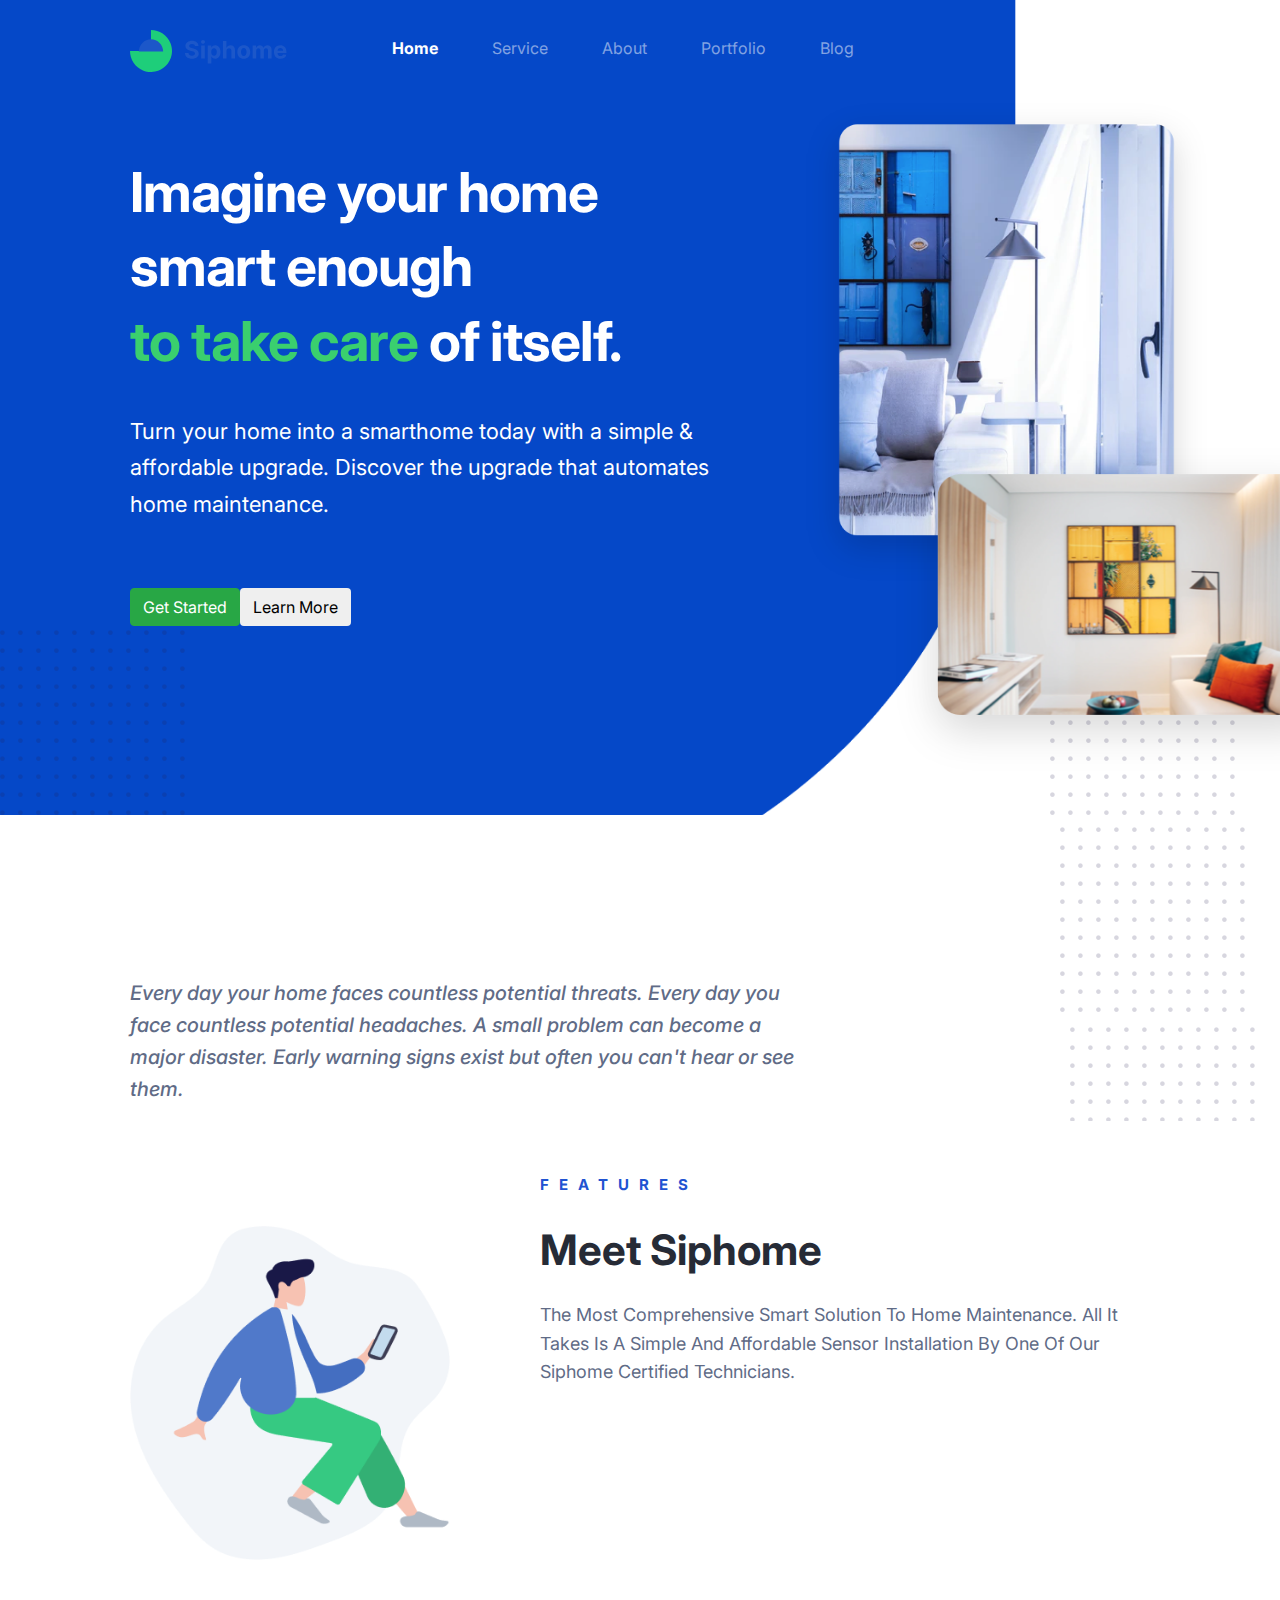
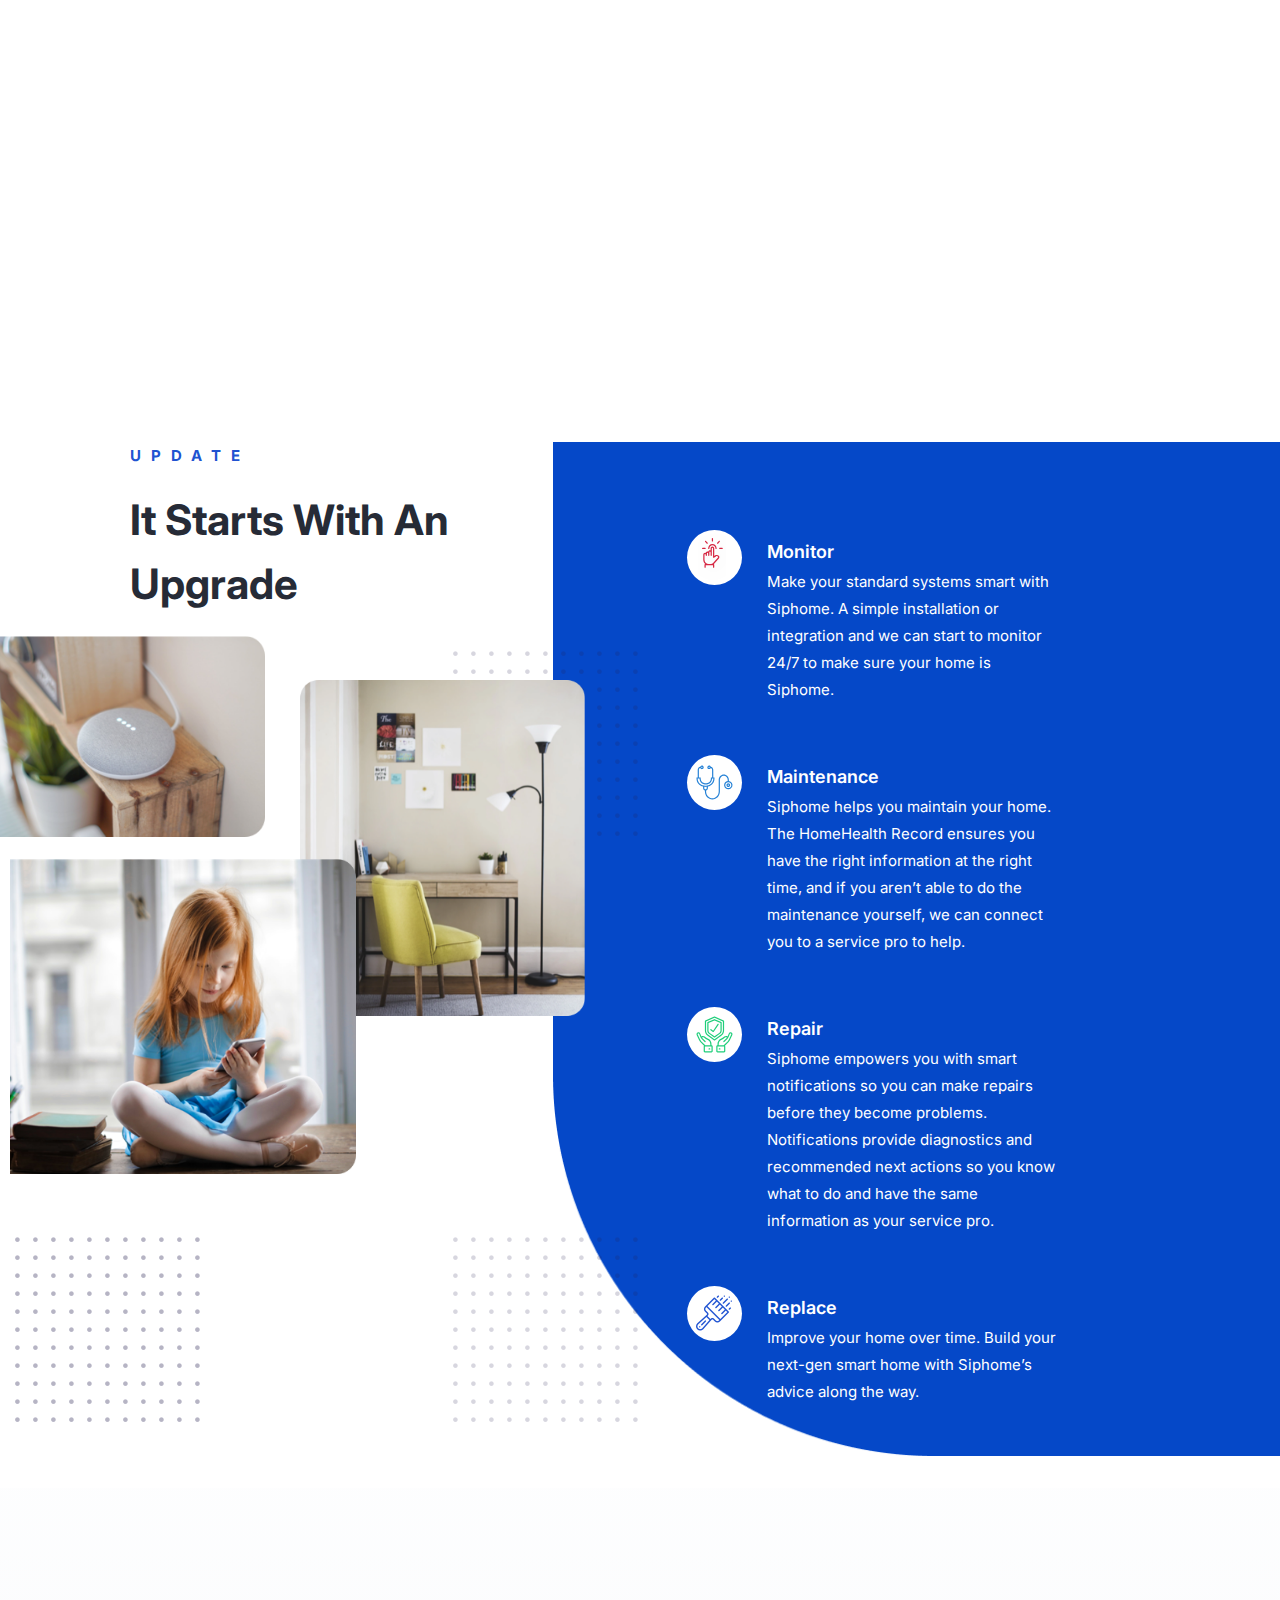
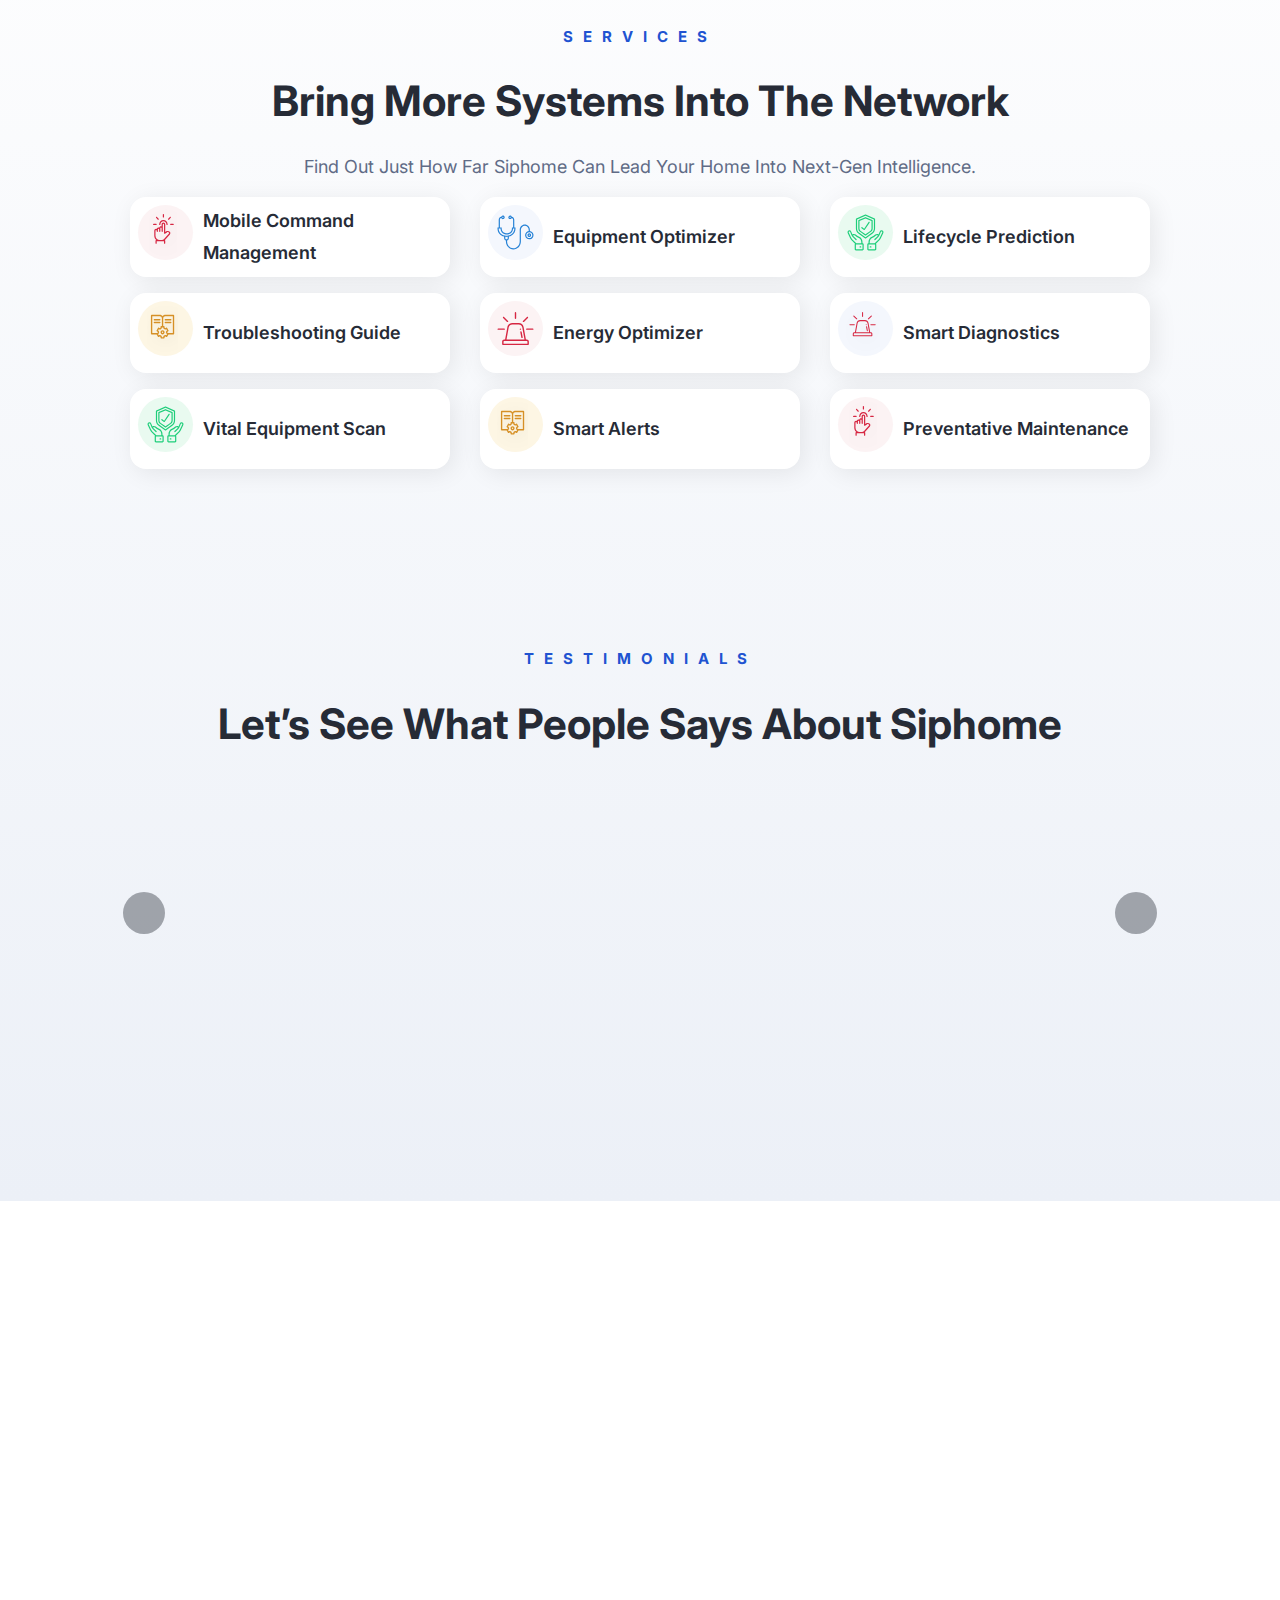
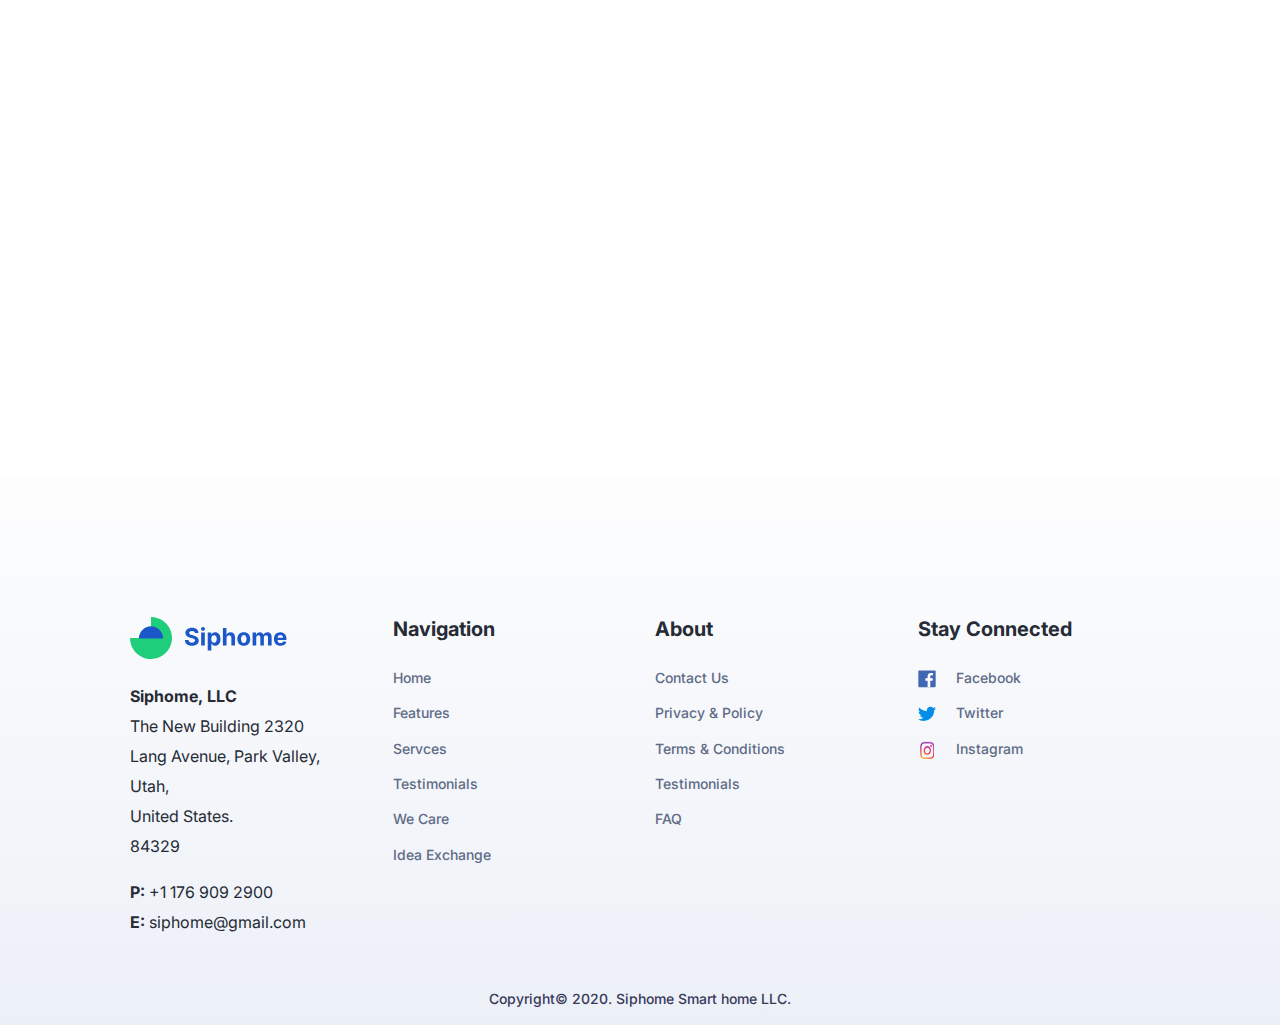
==== commit 3ff6edbb: "dot images position fixed" ====
--- a/index-6.html
+++ b/index-6.html
@@ -94,12 +94,12 @@
                         </div>
                     </div>
                     <div class="col-md-5">
-                        <div class="ab-shape2 position-absolute" style="right:0;" data-parallax='{"x" : 30}'><img src="assets/img/d-agency/shape/as1.png" alt=""></div>
-
-                        <img src="assets/img/d-agency/banner/img-1.png" />
-                        <img src="assets/img/d-agency/banner/img-2.png" />
-
-
+                        <div class="ab-shape2 right position-absolute" data-parallax='{"x" : 30}'><img src="assets/img/d-agency/shape/as1.png" alt=""></div>
+
+                        
+                            <img class="banner-img-1" src="assets/img/d-agency/banner/img-1.png" />
+                            <img class="banner-img-2" src="assets/img/d-agency/banner/img-2.png" />
+                        
                     </div>
                 </div>
 
@@ -120,6 +120,7 @@
                     </div>
                     <div class="col-md-4">
                         <div class="ab-shape2 position-absolute" data-parallax='{"x" : 30}'> <img src="assets/img/d-agency/shape/as1.png" alt=""></div>
+                        <div class="ab-shape2 second position-absolute" data-parallax='{"x" : 30}'> <img src="assets/img/d-agency/shape/as1.png" alt=""></div>
                     </div>
                 </div>
             </div>
@@ -191,6 +192,9 @@
                                 <span>Update</span>
                                 <h2>It starts with an <br>upgrade</h2>
                             </div>
+                            <img class="update-img-1" src="assets/img/d-agency/update/img-1.png" />
+                            <img class="update-img-2" src="assets/img/d-agency/update/img-2.png" />
+                            <img class="update-img-3" src="assets/img/d-agency/update/img-3.png" />
                         </div>
                         <div class="col-lg-7 col-md-12">
                             <div class="bg position-absolute"><img src="assets/img/d-agency/update/bg.png" /></div>
--- a/assets/css/style.css
+++ b/assets/css/style.css
@@ -13395,6 +13395,17 @@
 .dia-newslatter-section .dia-newslatter-content .dia-newslatter-form .nws-button button:hover:before {
   bottom: 0;
 }
+.dia-banner-section .banner-img-1{
+  position: relative;
+  top: 100px;
+  right: -60px;
+}
+.dia-banner-section .banner-img-2{
+  position: relative;
+  right: -150px;
+  top: -40px;
+}
+
 @keyframes borderpls {
   0% {
     box-shadow: 0 0 0 0 #082680;
@@ -13952,6 +13963,11 @@
   bottom: 0;
 }
 
+.dia-banner-section .ab-shape2.right{
+  bottom: 0;
+  right: -70px;
+}
+
 .dia-banner-section .dia-banner-content {
   padding: 140px 0px 185px;
 }
@@ -14115,10 +14131,16 @@
   line-height: 1.6;
   letter-spacing: normal;
   color: #606b86;
+  padding-top: 150px;
 }
 
 .dia-welcome-section .ab-shape2 {
-  right: -10px;
+  right: -80px;
+}
+
+.dia-welcome-section .ab-shape2.second {
+  right: -90px;
+  top: 200px;
 }
 
 /*---------------------------------------------------- */
@@ -14244,16 +14266,38 @@
 /*update area*/
 /*----------------------------------------------------*/
 .dia-update-section .bg.position-absolute{
-  right: -20px;
+  right: -150px;
 }
 .dia-update-section .ab-shape2{
-  top: 30%;
+  top: 20%;
   left: -100px;
 }
 .dia-update-section .ab-shape2.bottom{
   top: 76%;
   right: -10px;
 }
+.dia-update-section .update-img-1,
+.dia-update-section .update-img-2,
+.dia-update-section .update-img-3 {
+  position: relative;
+}
+.dia-update-section .update-img-1 {
+  width: 70%;
+  left: -150px;
+}
+.dia-update-section .update-img-2 {
+  width: 70%;
+  top: -15%;
+  left: 170px;
+  z-index: 1;
+}
+.dia-update-section .update-img-3 {
+  width: 85%;
+  top: -30%;
+  left: -120px;
+  z-index: 2;
+}
+.dia-update-section
 .dia-update-section .dia-section-title{
   margin-top: 80px;
 }
@@ -14267,6 +14311,11 @@
   max-width: 400px;
   margin: auto;
   box-shadow: 0 0 0 0;
+  margin-bottom: 20px;
+}
+.dia-update-section .info-box .info-box-content{
+  padding-left: 25px;
+  padding-top: 6px;
 }
 .dia-update-section .info-box .info-box-content span,
 .dia-update-section .info-box .info-box-content p {
@@ -14985,9 +15034,9 @@
   -ms-flex-pack: center;
   justify-content: center;
   text-align: center;
-  width: 70px;
-  height: 70px;
-  border-radius: 70px;
+  width: 55px;
+  height: 55px;
+  border-radius: 55px;
 }
 
 .info-box .info-box-content {
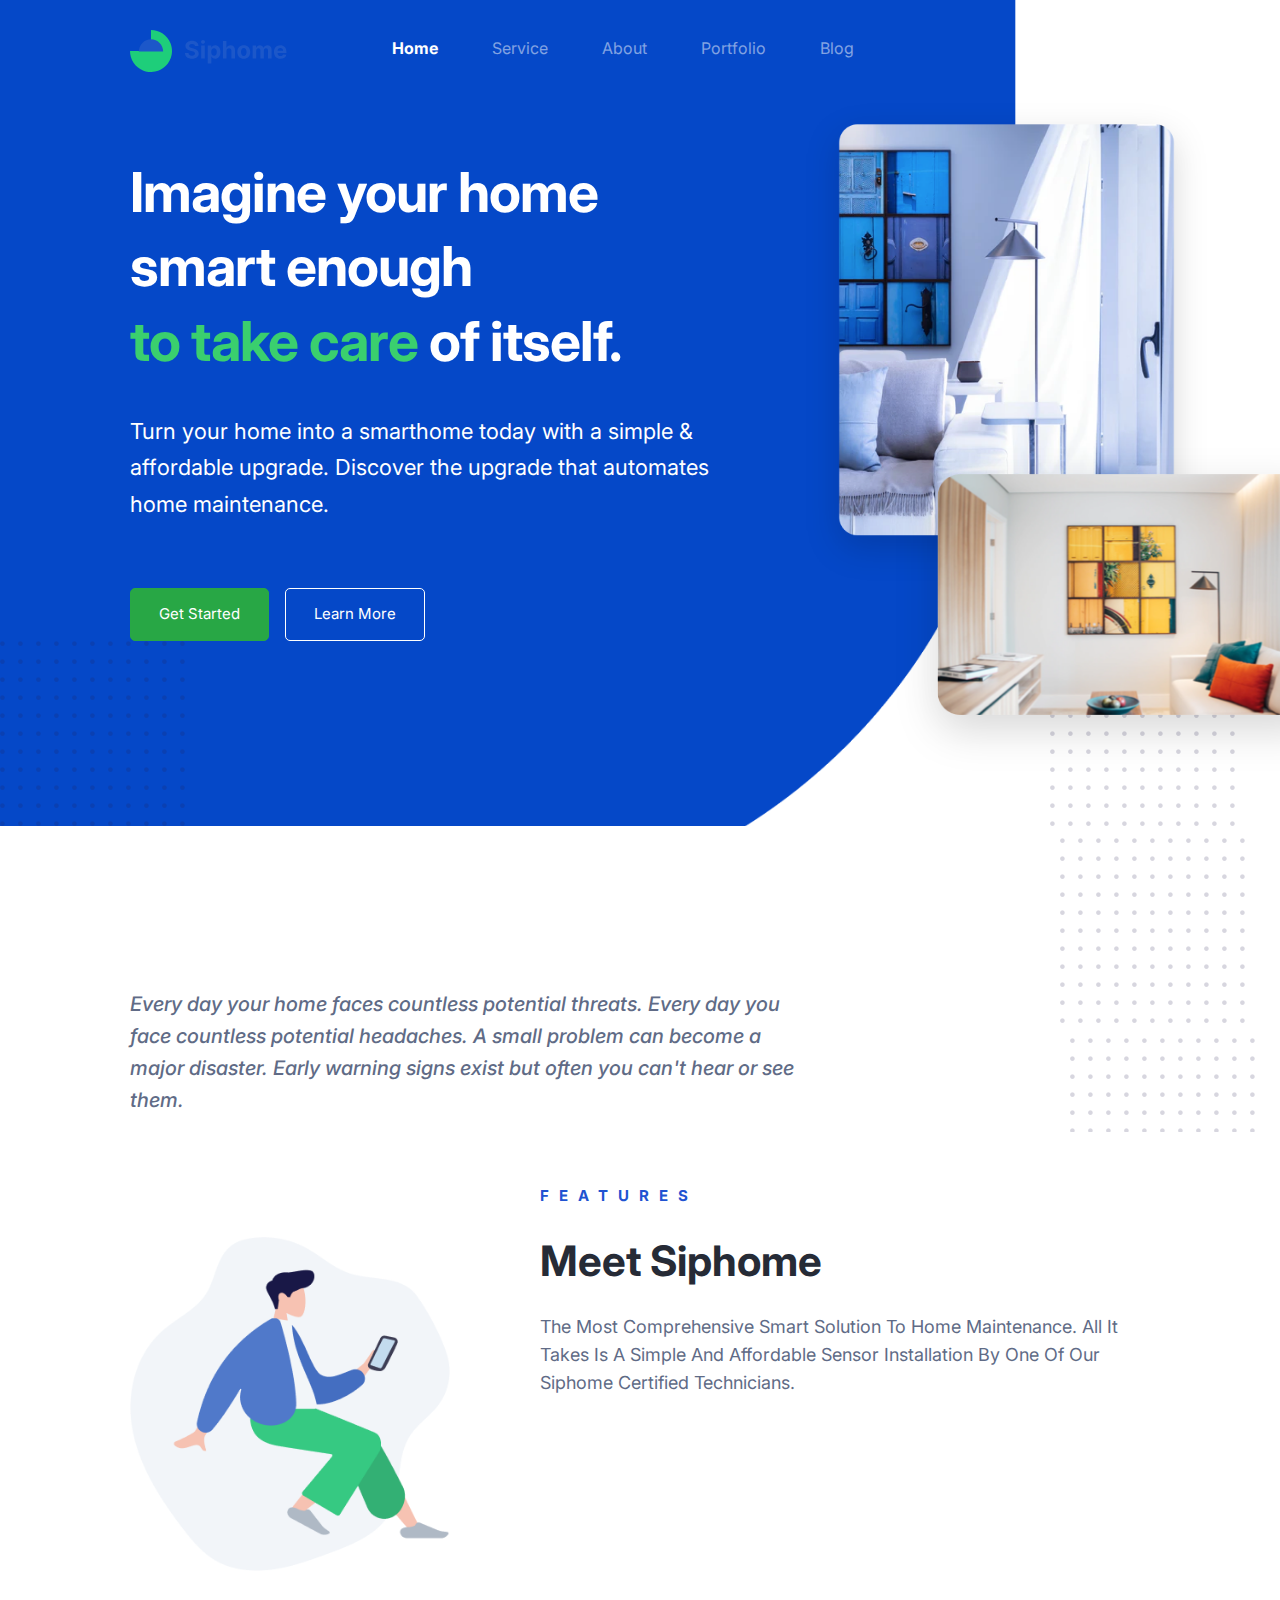
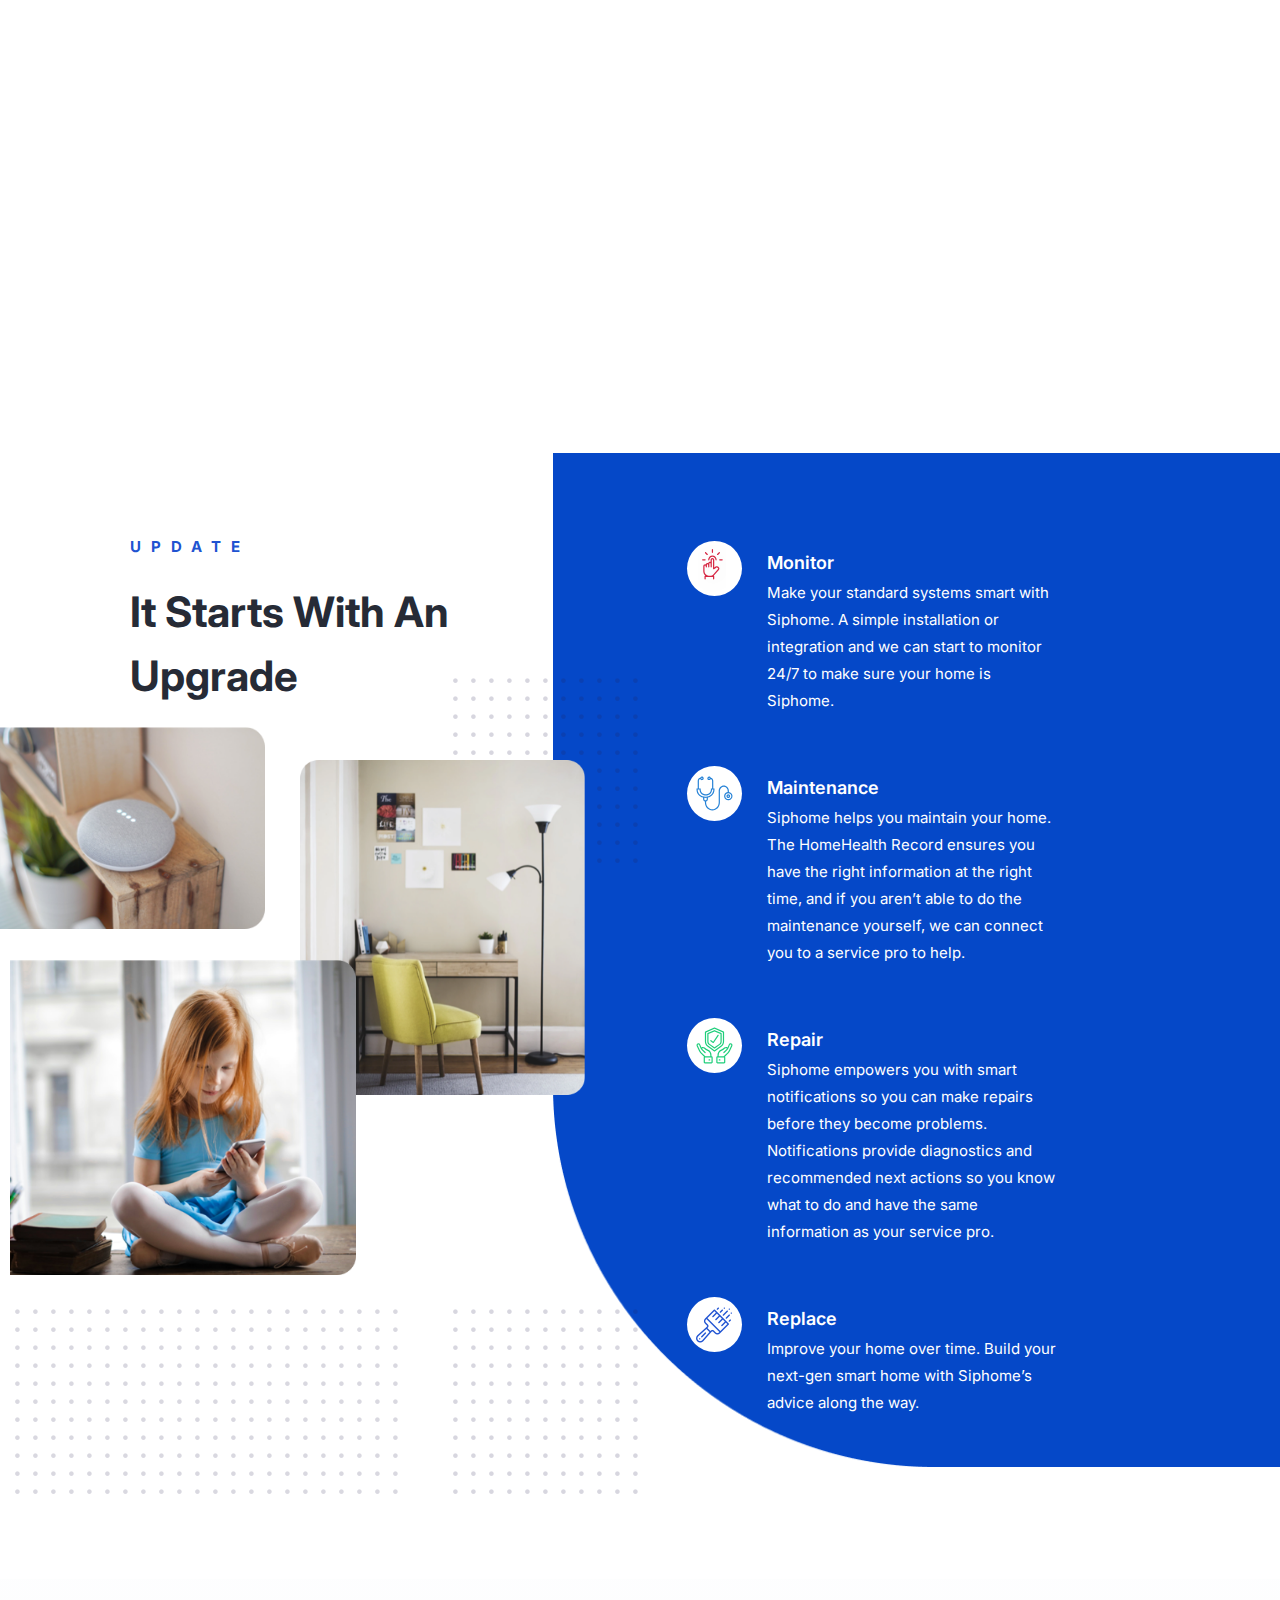
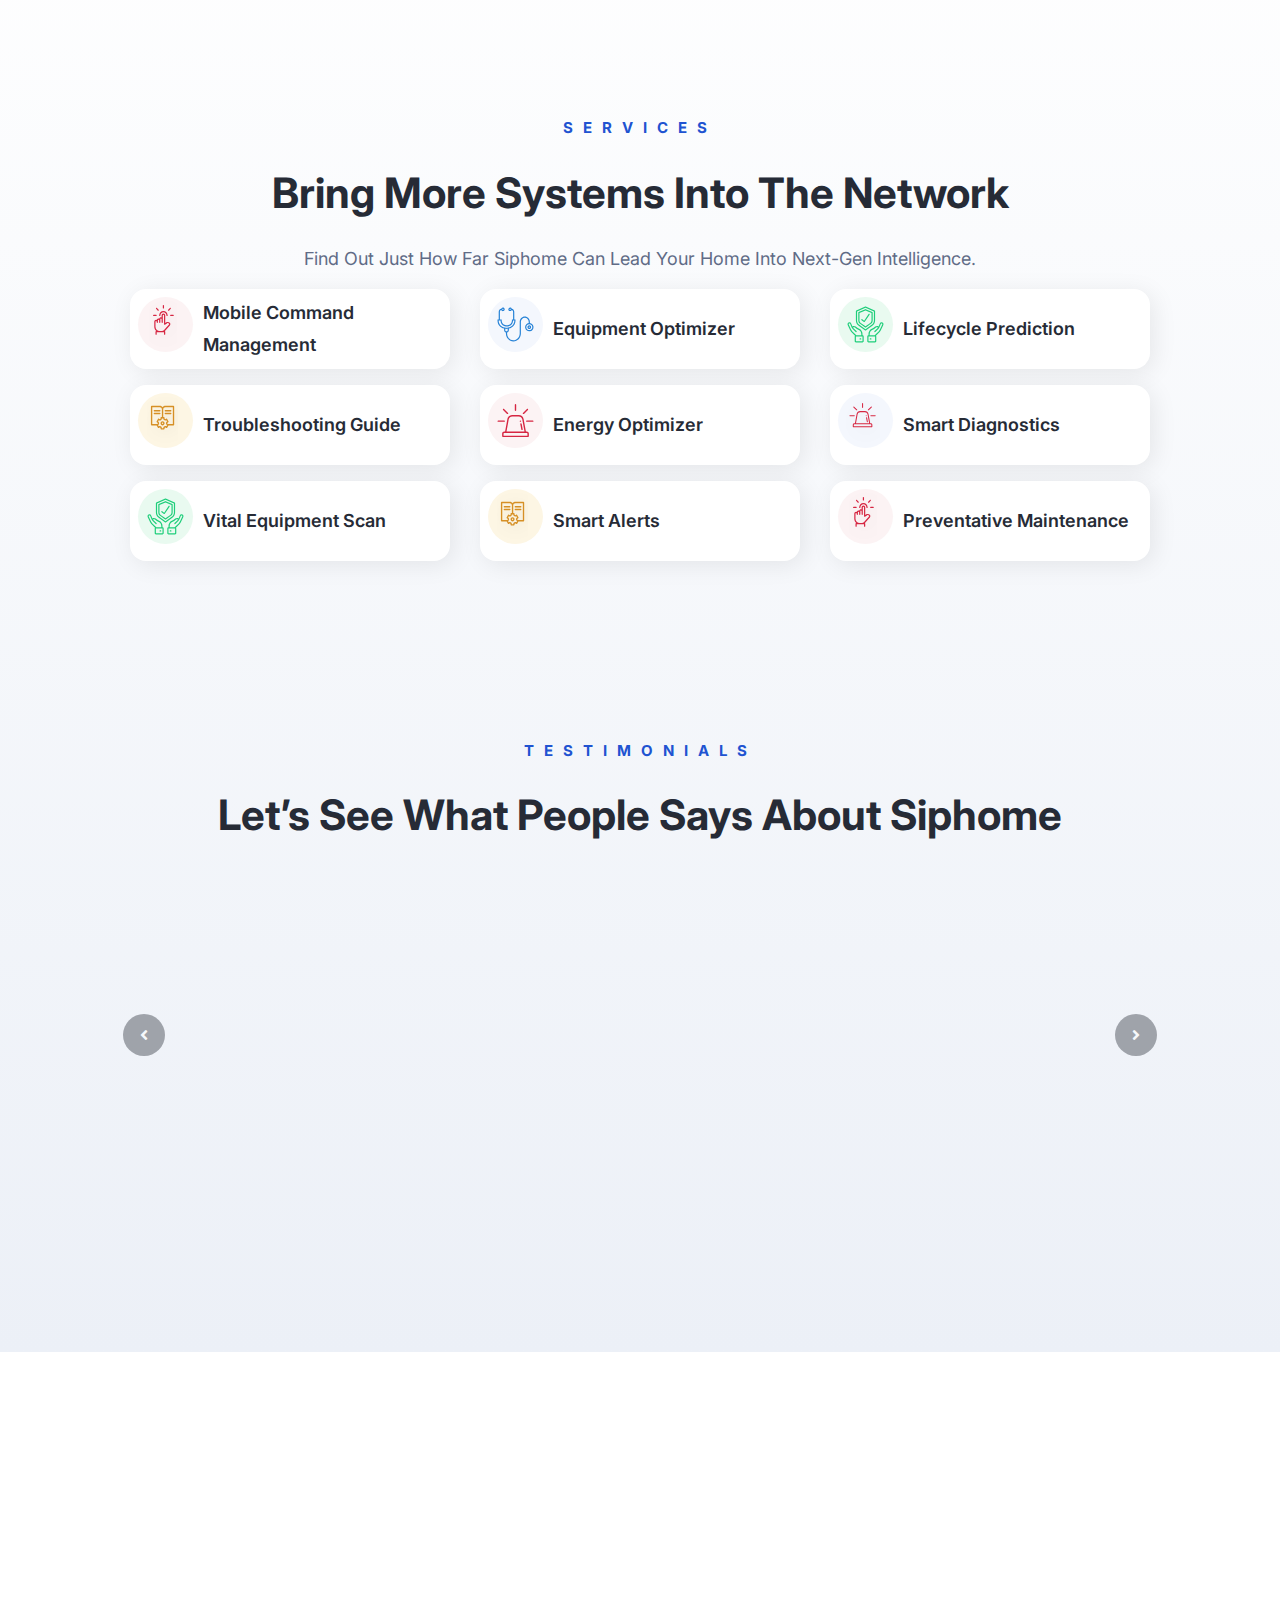
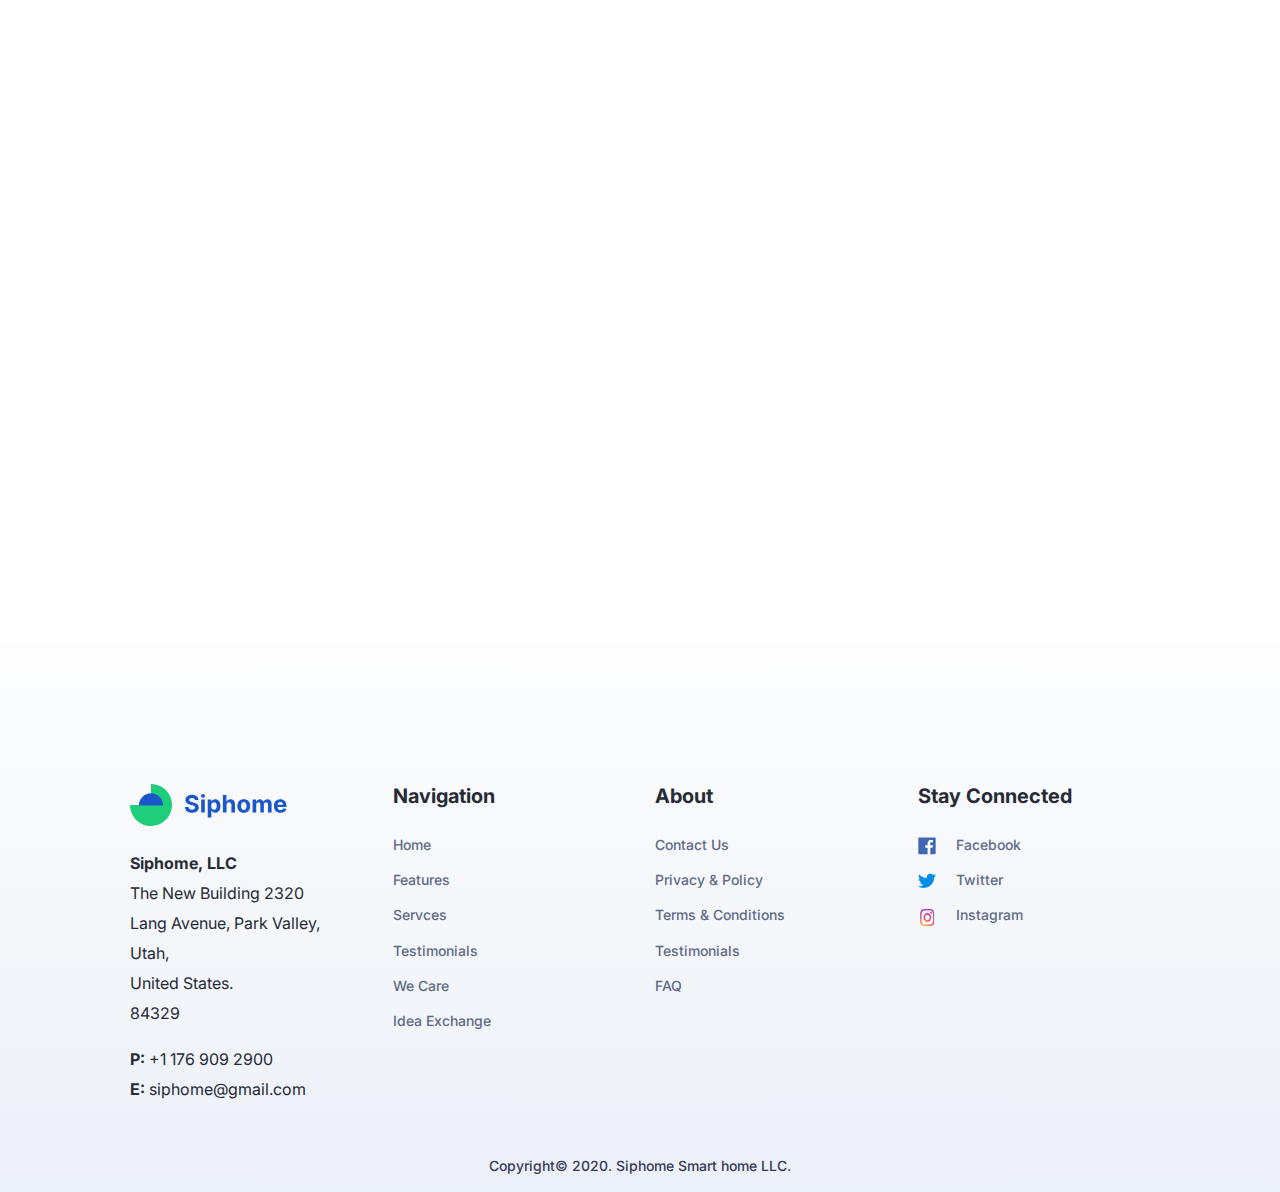
==== commit c8e558aa: "little changes" ====
--- a/index-6.html
+++ b/index-6.html
@@ -88,7 +88,7 @@
                             <p>Turn your home into a smarthome today with a simple & affordable upgrade. Discover the upgrade that automates
                                 home maintenance.</p>
                             <div class="dia-banner-btn d-flex">
-                                <button class="btn btn-success">Get Started</button>
+                                <button class="btn btn-success mr-3">Get Started</button>
                                 <button class="btn btn-primary-outline">Learn More</button>
                             </div>
                         </div>
@@ -185,9 +185,8 @@
             <div class="container">
                 <div class="dia-update-content">
                     <div class="row">
-                        <div class="col-lg-5 col-md-12">
-                            <div class="ab-shape2 bottom position-absolute" data-parallax='{"x" : 30}'> <img src="assets/img/d-agency/shape/as1.png" alt=""></div>                            
-                            <div class="ab-shape2 bottom position-absolute" data-parallax='{"x" : 30}'> <img src="assets/img/d-agency/shape/as1.png" alt=""></div>
+                        <div class="col-lg-5 col-md-12">                           
+                            <div class="ab-shape2 bottom position-absolute" data-parallax='{"x" : 30}'> <img src="assets/img/d-agency/shape/as1-2x.png" alt=""></div>
                             <div class="dia-section-title text-left text-capitalize dia-headline">
                                 <span>Update</span>
                                 <h2>It starts with an <br>upgrade</h2>
--- a/assets/css/style.css
+++ b/assets/css/style.css
@@ -95,7 +95,7 @@
   @import url("https://fonts.googleapis.com/css2?family=Poppins:ital,wght@0,400;0,500;0,600;0,700;0,800;0,900;1,400;1,500;1,600;1,700;1,800;1,900&display=swap");
 
   /*----------------------------------------------------*/
-  /*Container*/
+  /*Global*/
   /*----------------------------------------------------*/
   body{
     font-family: "Inter";
@@ -180,6 +180,20 @@
   }
   button {
     cursor: pointer;
+  }
+  .btn {
+    font-size: 15px;
+    padding: 14.5px 28px;
+    border-radius: 5px;
+  }
+  .btn-suceess{
+    background-color: #3acf6e;
+  }
+  .btn-primary-outline{
+    border-radius: 5px;
+    border: 1px solid #ffffff;
+    background-color: transparent;
+    color: #ffffff;
   }
   .form-control:focus,
   button:visited,
@@ -14293,11 +14307,10 @@
 }
 .dia-update-section .update-img-3 {
   width: 85%;
-  top: -30%;
+  top: -27%;
   left: -120px;
   z-index: 2;
 }
-.dia-update-section
 .dia-update-section .dia-section-title{
   margin-top: 80px;
 }
@@ -14588,214 +14601,9 @@
 /*---------------------------------------------------- */
 /*Team area*/
 /*----------------------------------------------------*/
-/* .dia-team-section {
-  padding-top: 110px;
-}
-
-.dia-team-section .dia-section-title {
-  margin: 0 auto;
-  max-width: 530px;
-}
-
-.dia-team-section .dia-section-title h2 {
-  padding-bottom: 10px;
-}
-
-.dia-team-section .dia-team-content {
-  padding-top: 55px;
-}
-
-.dia-team-section .dia-team-pic-text .dia-team-img:after {
-  width: 236px;
-  height: 236px;
-  content: "";
-  position: absolute;
-  top: 0;
-  left: 100px;
-  opacity: 0;
-  visibility: hidden;
-  border: double 2px transparent;
-  border-radius: 100%;
-  background-image: linear-gradient(white, white), radial-gradient(circle at top left, #ff6600, #ff9903, #ffcb05);
-  background-origin: border-box;
-  transition: 0.3s all ease-in-out;
-  background-clip: content-box, border-box;
-}
-
-.dia-team-section .dia-team-pic-text .dia-team-img .team-mem-img-ei {
-  z-index: 1;
-  width: 236px;
-  height: 236px;
-  margin: 0 auto;
-  border-radius: 100%;
-  overflow: hidden;
-  background-color: #eff0f7;
-}
-
-.dia-team-section .dia-team-pic-text .dia-team-img .team-mem-img-ei .mshape-bg {
-  width: 100%;
-  z-index: -1;
-  height: 100%;
-  position: absolute;
-}
-
-.dia-team-section .dia-team-pic-text .dia-team-img .team-mem-img-ei .shape-bg1 {
-  top: 90px;
-  left: -75px;
-}
-
-.dia-team-section .dia-team-pic-text .dia-team-img .team-mem-img-ei .shape-bg2 {
-  top: 100px;
-  z-index: -2;
-  right: -68px;
-}
-
-.dia-team-section .dia-team-pic-text .dia-team-social {
-  top: 47px;
-  z-index: 1;
-  right: 50px;
-  opacity: 0;
-  visibility: hidden;
-  position: absolute;
-  transition-delay: 0.2s;
-  transition: 0.5s all ease-in-out;
-}
-
-.dia-team-section .dia-team-pic-text .dia-team-social a {
-  width: 35px;
-  height: 35px;
-  display: block;
-  text-align: center;
-  line-height: 37px;
-  margin-bottom: 12px;
-  border-radius: 100%;
-  position: relative;
-  z-index: 1;
-  background-color: #fff;
-  box-shadow: 0px 0px 18px 0px rgba(43, 1, 68, 0.23);
-}
-
-.dia-team-section .dia-team-pic-text .dia-team-social a:after {
-  position: absolute;
-  content: "";
-  height: 100%;
-  top: 0;
-  left: 0;
-  opacity: 0;
-  width: 100%;
-  z-index: -1;
-  transition: 0.3s all ease-in-out;
-  border-radius: 100%;
-  background-image: linear-gradient(81deg, #ff6600 0%, #ff9903 75%, #ffcb05 100%);
-}
-
-.dia-team-section .dia-team-pic-text .dia-team-social a:nth-child(1) {
-  color: #118bfc;
-}
-
-.dia-team-section .dia-team-pic-text .dia-team-social a:nth-child(2) {
-  transform: translateX(15px);
-  color: #03a9f4;
-}
-
-.dia-team-section .dia-team-pic-text .dia-team-social a:nth-child(3) {
-  transform: translateX(9px);
-  margin-bottom: 5px;
-  color: #ea4c89;
-}
-
-.dia-team-section .dia-team-pic-text .dia-team-social a:nth-child(4) {
-  color: #0c6eff;
-  transform: translateX(-20px);
-}
-
-.dia-team-section .dia-team-pic-text .dia-team-social a:hover {
-  color: #fff;
-}
-
-.dia-team-section .dia-team-pic-text .dia-team-social a:hover:after {
-  opacity: 1;
-  visibility: visible;
-}
-
-.dia-team-section .dia-team-pic-text .dia-team-text {
-  margin-top: 20px;
-}
-
-.dia-team-section .dia-team-pic-text .dia-team-text h3 {
-  color: #282350;
-  font-size: 22px;
-  font-weight: 700;
-}
-
-.dia-team-section .dia-team-pic-text .dia-team-text p {
-  color: #383838;
-  font-size: 15px;
-}
-
-.dia-team-section .dia-team-pic-text:hover .dia-team-img:after {
-  opacity: 1;
-  left: 102px;
-  visibility: visible;
-}
-
-.dia-team-section .dia-team-pic-text:hover .dia-team-social {
-  opacity: 1;
-  right: 25px;
-  visibility: visible;
-}
-
-.dia-team-section .dia-team-content {
-  z-index: 1;
-  margin: 0 auto;
-  max-width: 1100px;
-}
-
-.dia-team-section .dia-team-content .owl-nav .owl-prev,
-.dia-team-section .dia-team-content .owl-nav .owl-next {
-  top: 50%;
-  width: 52px;
-  height: 52px;
-  cursor: pointer;
-  line-height: 52px;
-  text-align: center;
-  position: absolute;
-  border-radius: 100%;
-  display: inline-block;
-  background-color: #fff;
-  transform: translateY(-50%);
-  transition: 0.3s all ease-in-out;
-  box-shadow: 0px 7px 18px 0px rgba(16, 31, 60, 0.25);
-}
-
-.dia-team-section .dia-team-content .owl-nav .owl-prev:hover,
-.dia-team-section .dia-team-content .owl-nav .owl-next:hover {
-  color: #fff;
-  background-color: #282350;
-}
-
-.dia-team-section .dia-team-content .owl-nav .owl-prev {
-  left: -40px;
-}
-
-.dia-team-section .dia-team-content .owl-nav .owl-next {
-  right: -50px;
-}
-
-.dia-team-section .dia-team-content .owl-item.active.center .dia-team-img:after {
-  left: 102px;
-  opacity: 1;
-  visibility: visible;
-}
-
-.dia-team-section .dia-team-content .owl-item.active.center .dia-team-social {
-  opacity: 1;
-  right: 25px;
-  visibility: visible;
-} */
 
 .dia-team-section .dia-team-pic-text {
-  margin: 0 25px;
+  margin: 30px 25px;
 }
 
 .dia-team-section .dia-team-pic-text .card {
@@ -14804,6 +14612,10 @@
   border: 0;
 }
 
+.dia-team-section .name-designation p {
+  color: #606b86;
+}
+
 .dia-team-section .dia-team-pic-text .card-body {
   padding: 0;
   padding-right: 50px;
@@ -14811,8 +14623,8 @@
 
 .dia-team-section .dia-team-pic-text .card-body img {
   position: absolute;
-  top: -30px;
-  right: -20px;
+  top: -18px;
+  right: -15px;
   width: 65px;
 }
 
@@ -14831,6 +14643,7 @@
   top: 50%;
   width: 42px;
   height: 42px;
+  color: #ffffff;
   cursor: pointer;
   line-height: 42px;
   text-align: center;
@@ -14845,8 +14658,7 @@
 
 .dia-team-section .dia-team-content .owl-nav .owl-prev:hover,
 .dia-team-section .dia-team-content .owl-nav .owl-next:hover {
-  color: #fff;
-  background-color: #282350;
+  opacity: 1;
 }
 
 .dia-team-section .dia-team-content .owl-nav .owl-prev {
